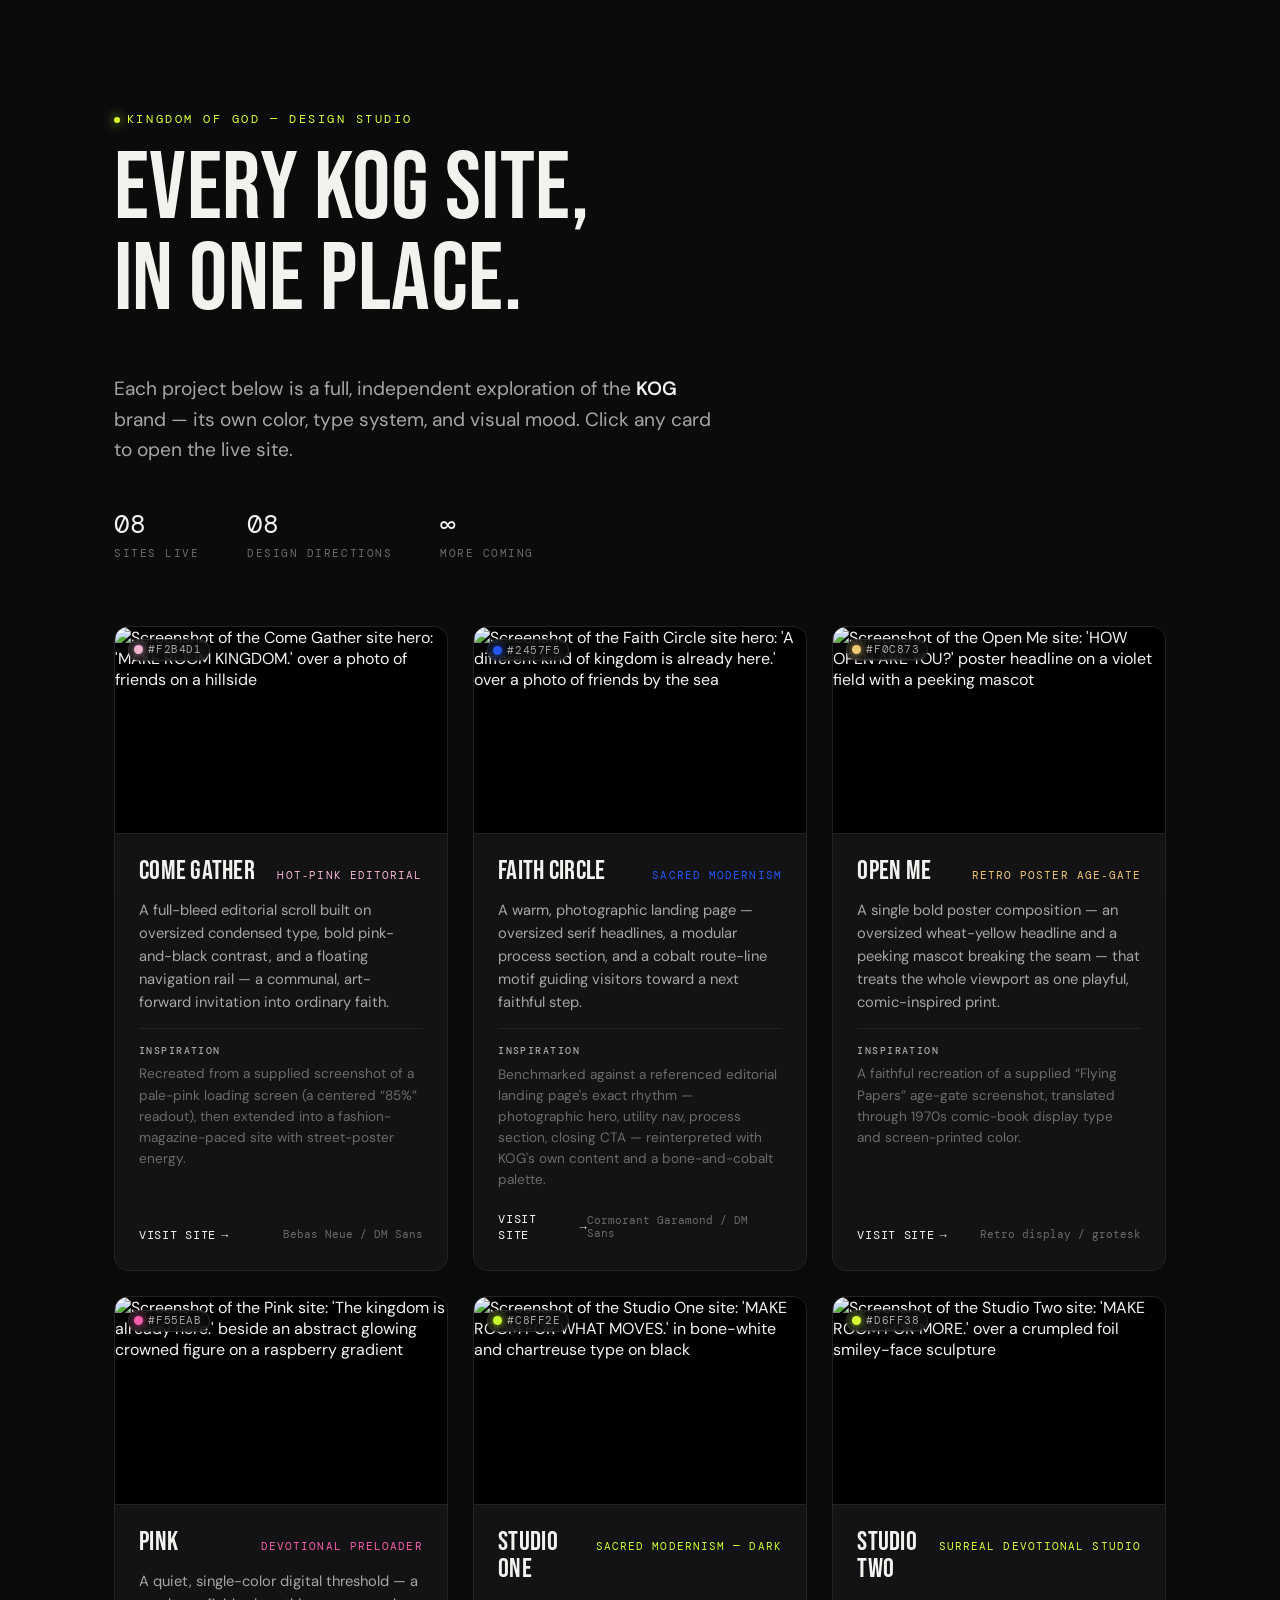
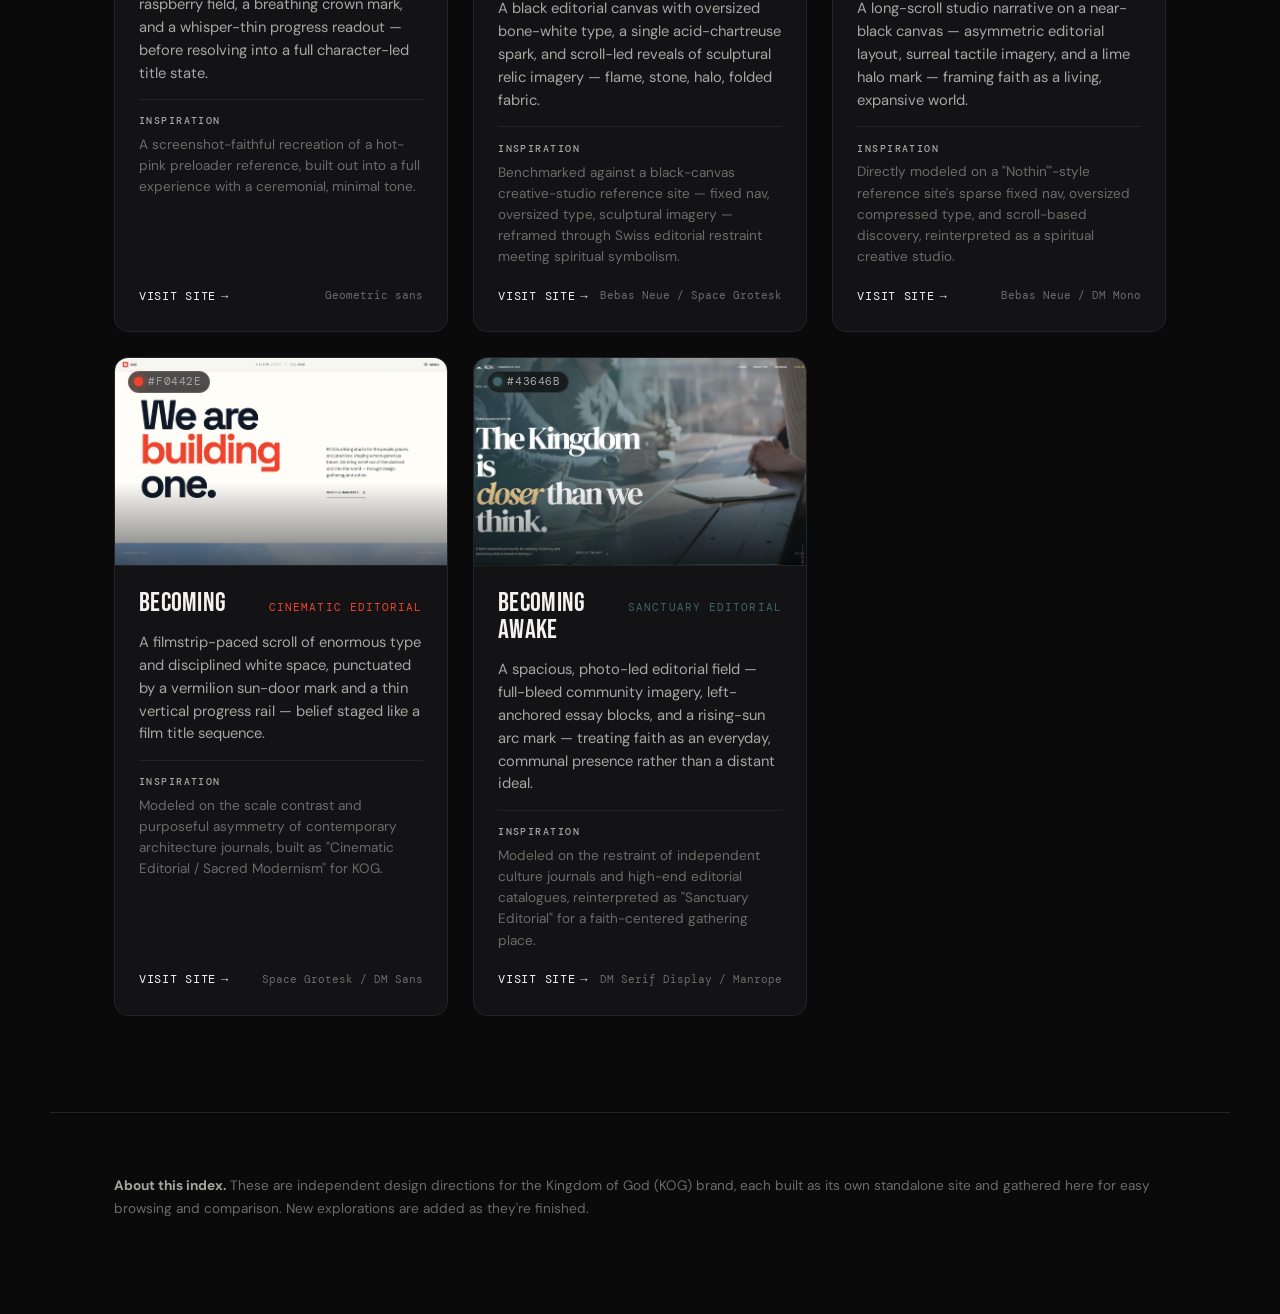
==== kog-hub/index.html @ b3520b9c "Hub: add Becoming and Becoming Awake (8 sites) Co-Authored-By: Claude Opus 5.5 <noreply@anthropic.co" ====
<!doctype html>
<html lang="en">
<head>
<meta charset="UTF-8" />
<meta name="viewport" content="width=device-width, initial-scale=1.0" />
<title>KOG — Site Index</title>
<meta name="description" content="An index of every Kingdom of God (KOG) site design — click through to explore each one." />
<link rel="icon" href="data:image/svg+xml,<svg xmlns=%22http://www.w3.org/2000/svg%22 viewBox=%220 0 100 100%22><text y=%22.9em%22 font-size=%2290%22>👑</text></svg>" />
<link rel="preconnect" href="https://fonts.googleapis.com" />
<link rel="preconnect" href="https://fonts.gstatic.com" crossorigin />
<link href="https://fonts.googleapis.com/css2?family=Bebas+Neue&family=DM+Sans:ital,opsz,wght@0,9..40,400;0,9..40,500;0,9..40,600;1,9..40,400&family=DM+Mono:wght@400;500&display=swap" rel="stylesheet" />
<style>
  :root{
    --bg:#0a0a0b;
    --bg-raised:#131315;
    --card-border:#232326;
    --ink:#f4f2ee;
    --ink-dim:#a8a6a2;
    --ink-faint:#6d6b68;
    --accent:#d6ff38;
    --serif-display: "Bebas Neue", "Arial Narrow", sans-serif;
    --sans: "DM Sans", -apple-system, BlinkMacSystemFont, "Segoe UI", sans-serif;
    --mono: "DM Mono", ui-monospace, monospace;
  }
  *{ box-sizing:border-box; }
  html,body{ margin:0; padding:0; background:var(--bg); }
  body{
    font-family:var(--sans);
    color:var(--ink);
    -webkit-font-smoothing:antialiased;
    overflow-x:hidden;
  }
  a{ color:inherit; }

  .noise{
    position:fixed; inset:0; pointer-events:none; opacity:0.035; z-index:0; mix-blend-mode:overlay;
    background-image:url("data:image/svg+xml,%3Csvg xmlns='http://www.w3.org/2000/svg' width='120' height='120'%3E%3Cfilter id='n'%3E%3CfeTurbulence type='fractalNoise' baseFrequency='0.9' numOctaves='2' stitchTiles='stitch'/%3E%3C/filter%3E%3Crect width='100%25' height='100%25' filter='url(%23n)'/%3E%3C/svg%3E");
  }

  header.hero{
    position:relative;
    z-index:1;
    padding: clamp(4rem,10vw,7rem) clamp(1.5rem,6vw,4rem) clamp(3rem,6vw,4rem);
    max-width:1180px;
    margin:0 auto;
  }
  .eyebrow{
    font-family:var(--mono);
    font-size:0.72rem;
    letter-spacing:0.22em;
    text-transform:uppercase;
    color:var(--accent);
    display:flex;
    align-items:center;
    gap:0.6em;
    margin-bottom:1.6em;
  }
  .eyebrow::before{
    content:"";
    width:6px; height:6px; border-radius:50%;
    background:var(--accent);
    box-shadow:0 0 12px var(--accent);
  }
  h1{
    font-family:var(--serif-display);
    font-weight:400;
    font-size:clamp(2.8rem, 8vw, 6rem);
    line-height:0.94;
    letter-spacing:0.005em;
    margin:0 0 0.5em;
    text-transform:uppercase;
    max-width:14ch;
  }
  header.hero .lede{
    font-size:clamp(1rem,1.6vw,1.2rem);
    line-height:1.6;
    color:var(--ink-dim);
    max-width:46ch;
    margin:0;
  }
  header.hero .lede strong{ color:var(--ink); font-weight:600; }

  .stat-row{
    display:flex;
    gap:clamp(1.5rem,4vw,3rem);
    margin-top:2.6em;
    flex-wrap:wrap;
  }
  .stat{
    font-family:var(--mono);
  }
  .stat .n{
    font-size:1.6rem;
    color:var(--ink);
    display:block;
  }
  .stat .l{
    font-size:0.68rem;
    letter-spacing:0.14em;
    text-transform:uppercase;
    color:var(--ink-faint);
  }

  main{
    position:relative;
    z-index:1;
    max-width:1180px;
    margin:0 auto;
    padding: 0 clamp(1.5rem,6vw,4rem) 6rem;
  }

  .grid{
    display:grid;
    grid-template-columns:repeat(auto-fit, minmax(320px,1fr));
    gap:1.6rem;
  }

  .card{
    position:relative;
    display:flex;
    flex-direction:column;
    background:var(--bg-raised);
    border:1px solid var(--card-border);
    border-radius:14px;
    overflow:hidden;
    text-decoration:none;
    color:inherit;
    transition:transform 220ms ease, border-color 220ms ease, box-shadow 220ms ease;
  }
  .card:hover{
    transform:translateY(-4px);
    border-color:var(--card-accent, var(--accent));
    box-shadow:0 20px 40px -20px rgba(0,0,0,0.6), 0 0 0 1px var(--card-accent, var(--accent)) inset;
  }
  .card:focus-visible{
    outline:2px solid var(--card-accent, var(--accent));
    outline-offset:3px;
  }

  .thumb-wrap{
    position:relative;
    aspect-ratio: 16 / 10;
    background:#000;
    overflow:hidden;
    border-bottom:1px solid var(--card-border);
  }
  .thumb-wrap img{
    width:100%; height:100%;
    object-fit:cover;
    object-position:top;
    display:block;
    transition:transform 420ms ease;
  }
  .card:hover .thumb-wrap img{ transform:scale(1.035); }
  .thumb-wrap::after{
    content:"";
    position:absolute; inset:0;
    background:linear-gradient(180deg, transparent 60%, rgba(0,0,0,0.55) 100%);
    pointer-events:none;
  }
  .swatch-tag{
    position:absolute;
    top:0.8rem; left:0.8rem;
    display:flex; align-items:center; gap:0.5em;
    background:rgba(10,10,11,0.72);
    backdrop-filter:blur(6px);
    border:1px solid rgba(255,255,255,0.12);
    padding:0.32em 0.7em 0.32em 0.5em;
    border-radius:100px;
    font-family:var(--mono);
    font-size:0.66rem;
    letter-spacing:0.06em;
    color:var(--ink-dim);
    z-index:2;
  }
  .swatch-dot{
    width:9px; height:9px; border-radius:50%;
    background:var(--card-accent, var(--accent));
    box-shadow:0 0 8px var(--card-accent, var(--accent));
    flex:none;
  }

  .card-body{
    padding:1.5rem 1.5rem 1.7rem;
    display:flex;
    flex-direction:column;
    gap:0.9rem;
    flex:1;
  }
  .card-title-row{
    display:flex;
    align-items:baseline;
    justify-content:space-between;
    gap:0.75rem;
  }
  .card h2{
    font-family:var(--serif-display);
    font-weight:400;
    text-transform:uppercase;
    font-size:1.7rem;
    letter-spacing:0.01em;
    margin:0;
    line-height:1;
  }
  .card .tagline{
    font-family:var(--mono);
    font-size:0.68rem;
    letter-spacing:0.1em;
    text-transform:uppercase;
    color:var(--card-accent, var(--accent));
    white-space:nowrap;
  }
  .card .desc{
    font-size:0.92rem;
    line-height:1.55;
    color:var(--ink-dim);
    margin:0;
  }
  .card .inspiration{
    font-size:0.85rem;
    line-height:1.55;
    color:var(--ink-faint);
    margin:0;
    padding-top:0.85rem;
    border-top:1px solid var(--card-border);
  }
  .card .inspiration b{
    display:block;
    font-family:var(--mono);
    font-size:0.64rem;
    letter-spacing:0.14em;
    text-transform:uppercase;
    color:var(--ink-dim);
    font-weight:500;
    margin-bottom:0.5em;
  }
  .card-footer{
    margin-top:auto;
    display:flex;
    align-items:center;
    justify-content:space-between;
    padding-top:0.4rem;
  }
  .visit{
    font-family:var(--mono);
    font-size:0.75rem;
    letter-spacing:0.06em;
    text-transform:uppercase;
    color:var(--ink);
    display:inline-flex;
    align-items:center;
    gap:0.4em;
  }
  .visit .arrow{ transition:transform 200ms ease; }
  .card:hover .visit .arrow{ transform:translateX(4px); }
  .fonts-used{
    font-family:var(--mono);
    font-size:0.66rem;
    color:var(--ink-faint);
  }

  footer{
    position:relative;
    z-index:1;
    max-width:1180px;
    margin:0 auto;
    padding: 3rem clamp(1.5rem,6vw,4rem) 5rem;
    border-top:1px solid var(--card-border);
    color:var(--ink-faint);
    font-size:0.85rem;
    line-height:1.7;
  }
  footer strong{ color:var(--ink-dim); }

  @media (prefers-reduced-motion: reduce){
    .card, .thumb-wrap img, .visit .arrow{ transition:none; }
  }
</style>
</head>
<body>
<div class="noise" aria-hidden="true"></div>

<header class="hero">
  <div class="eyebrow">Kingdom of God — Design Studio</div>
  <h1>Every KOG site,<br/>in one place.</h1>
  <p class="lede">
    Each project below is a full, independent exploration of the <strong>KOG</strong> brand —
    its own color, type system, and visual mood. Click any card to open the live site.
  </p>
  <div class="stat-row">
    <div class="stat"><span class="n">08</span><span class="l">Sites live</span></div>
    <div class="stat"><span class="n">08</span><span class="l">Design directions</span></div>
    <div class="stat"><span class="n">∞</span><span class="l">More coming</span></div>
  </div>
</header>

<main>
  <div class="grid" id="site-grid">

    <a class="card" style="--card-accent:#F2B4D1" href="sites/come-gather/" target="_blank" rel="noopener">
      <div class="thumb-wrap">
        <span class="swatch-tag"><span class="swatch-dot"></span>#F2B4D1</span>
        <img src="assets/screenshots/come-gather.jpg" alt="Screenshot of the Come Gather site hero: 'MAKE ROOM KINGDOM.' over a photo of friends on a hillside" loading="lazy" />
      </div>
      <div class="card-body">
        <div class="card-title-row"><h2>Come Gather</h2><span class="tagline">Hot&#8209;Pink Editorial</span></div>
        <p class="desc">A full-bleed editorial scroll built on oversized condensed type, bold pink-and-black contrast, and a floating navigation rail — a communal, art-forward invitation into ordinary faith.</p>
        <p class="inspiration"><b>Inspiration</b>Recreated from a supplied screenshot of a pale-pink loading screen (a centered “85%” readout), then extended into a fashion-magazine-paced site with street-poster energy.</p>
        <div class="card-footer">
          <span class="visit">Visit site <span class="arrow">→</span></span>
          <span class="fonts-used">Bebas Neue / DM Sans</span>
        </div>
      </div>
    </a>

    <a class="card" style="--card-accent:#2457F5" href="sites/faith-circle/" target="_blank" rel="noopener">
      <div class="thumb-wrap">
        <span class="swatch-tag"><span class="swatch-dot"></span>#2457F5</span>
        <img src="assets/screenshots/faith-circle.jpg" alt="Screenshot of the Faith Circle site hero: 'A different kind of kingdom is already here.' over a photo of friends by the sea" loading="lazy" />
      </div>
      <div class="card-body">
        <div class="card-title-row"><h2>Faith Circle</h2><span class="tagline">Sacred Modernism</span></div>
        <p class="desc">A warm, photographic landing page — oversized serif headlines, a modular process section, and a cobalt route-line motif guiding visitors toward a next faithful step.</p>
        <p class="inspiration"><b>Inspiration</b>Benchmarked against a referenced editorial landing page's exact rhythm — photographic hero, utility nav, process section, closing CTA — reinterpreted with KOG's own content and a bone-and-cobalt palette.</p>
        <div class="card-footer">
          <span class="visit">Visit site <span class="arrow">→</span></span>
          <span class="fonts-used">Cormorant Garamond / DM Sans</span>
        </div>
      </div>
    </a>

    <a class="card" style="--card-accent:#F0C873" href="sites/open-me/" target="_blank" rel="noopener">
      <div class="thumb-wrap">
        <span class="swatch-tag"><span class="swatch-dot"></span>#F0C873</span>
        <img src="assets/screenshots/open-me.jpg" alt="Screenshot of the Open Me site: 'HOW OPEN ARE YOU?' poster headline on a violet field with a peeking mascot" loading="lazy" />
      </div>
      <div class="card-body">
        <div class="card-title-row"><h2>Open Me</h2><span class="tagline">Retro Poster Age&#8209;Gate</span></div>
        <p class="desc">A single bold poster composition — an oversized wheat-yellow headline and a peeking mascot breaking the seam — that treats the whole viewport as one playful, comic-inspired print.</p>
        <p class="inspiration"><b>Inspiration</b>A faithful recreation of a supplied “Flying Papers” age-gate screenshot, translated through 1970s comic-book display type and screen-printed color.</p>
        <div class="card-footer">
          <span class="visit">Visit site <span class="arrow">→</span></span>
          <span class="fonts-used">Retro display / grotesk</span>
        </div>
      </div>
    </a>

    <a class="card" style="--card-accent:#F55EAB" href="sites/pink/" target="_blank" rel="noopener">
      <div class="thumb-wrap">
        <span class="swatch-tag"><span class="swatch-dot"></span>#F55EAB</span>
        <img src="assets/screenshots/pink.jpg" alt="Screenshot of the Pink site: 'The kingdom is already here.' beside an abstract glowing crowned figure on a raspberry gradient" loading="lazy" />
      </div>
      <div class="card-body">
        <div class="card-title-row"><h2>Pink</h2><span class="tagline">Devotional Preloader</span></div>
        <p class="desc">A quiet, single-color digital threshold — a raspberry field, a breathing crown mark, and a whisper-thin progress readout — before resolving into a full character-led title state.</p>
        <p class="inspiration"><b>Inspiration</b>A screenshot-faithful recreation of a hot-pink preloader reference, built out into a full experience with a ceremonial, minimal tone.</p>
        <div class="card-footer">
          <span class="visit">Visit site <span class="arrow">→</span></span>
          <span class="fonts-used">Geometric sans</span>
        </div>
      </div>
    </a>

    <a class="card" style="--card-accent:#C8FF2E" href="sites/studio-1/" target="_blank" rel="noopener">
      <div class="thumb-wrap">
        <span class="swatch-tag"><span class="swatch-dot"></span>#C8FF2E</span>
        <img src="assets/screenshots/studio-1.jpg" alt="Screenshot of the Studio One site: 'MAKE ROOM FOR WHAT MOVES.' in bone-white and chartreuse type on black" loading="lazy" />
      </div>
      <div class="card-body">
        <div class="card-title-row"><h2>Studio One</h2><span class="tagline">Sacred Modernism — Dark</span></div>
        <p class="desc">A black editorial canvas with oversized bone-white type, a single acid-chartreuse spark, and scroll-led reveals of sculptural relic imagery — flame, stone, halo, folded fabric.</p>
        <p class="inspiration"><b>Inspiration</b>Benchmarked against a black-canvas creative-studio reference site — fixed nav, oversized type, sculptural imagery — reframed through Swiss editorial restraint meeting spiritual symbolism.</p>
        <div class="card-footer">
          <span class="visit">Visit site <span class="arrow">→</span></span>
          <span class="fonts-used">Bebas Neue / Space Grotesk</span>
        </div>
      </div>
    </a>

    <a class="card" style="--card-accent:#d6ff38" href="sites/studio-2/" target="_blank" rel="noopener">
      <div class="thumb-wrap">
        <span class="swatch-tag"><span class="swatch-dot"></span>#D6FF38</span>
        <img src="assets/screenshots/studio-2.jpg" alt="Screenshot of the Studio Two site: 'MAKE ROOM FOR MORE.' over a crumpled foil smiley-face sculpture" loading="lazy" />
      </div>
      <div class="card-body">
        <div class="card-title-row"><h2>Studio Two</h2><span class="tagline">Surreal Devotional Studio</span></div>
        <p class="desc">A long-scroll studio narrative on a near-black canvas — asymmetric editorial layout, surreal tactile imagery, and a lime halo mark — framing faith as a living, expansive world.</p>
        <p class="inspiration"><b>Inspiration</b>Directly modeled on a "Nothin'"-style reference site's sparse fixed nav, oversized compressed type, and scroll-based discovery, reinterpreted as a spiritual creative studio.</p>
        <div class="card-footer">
          <span class="visit">Visit site <span class="arrow">→</span></span>
          <span class="fonts-used">Bebas Neue / DM Mono</span>
        </div>
      </div>
    </a>

    <a class="card" style="--card-accent:#F0442E" href="sites/becoming/" target="_blank" rel="noopener">
      <div class="thumb-wrap">
        <span class="swatch-tag"><span class="swatch-dot"></span>#F0442E</span>
        <img src="assets/screenshots/becoming.jpg" alt="Screenshot of the Becoming site: 'We are building one.' in black and vermilion type on a chalk-white field" loading="lazy" />
      </div>
      <div class="card-body">
        <div class="card-title-row"><h2>Becoming</h2><span class="tagline">Cinematic Editorial</span></div>
        <p class="desc">A filmstrip-paced scroll of enormous type and disciplined white space, punctuated by a vermilion sun-door mark and a thin vertical progress rail — belief staged like a film title sequence.</p>
        <p class="inspiration"><b>Inspiration</b>Modeled on the scale contrast and purposeful asymmetry of contemporary architecture journals, built as "Cinematic Editorial / Sacred Modernism" for KOG.</p>
        <div class="card-footer">
          <span class="visit">Visit site <span class="arrow">→</span></span>
          <span class="fonts-used">Space Grotesk / DM Sans</span>
        </div>
      </div>
    </a>

    <a class="card" style="--card-accent:#43646B" href="sites/becoming-awake/" target="_blank" rel="noopener">
      <div class="thumb-wrap">
        <span class="swatch-tag"><span class="swatch-dot"></span>#43646B</span>
        <img src="assets/screenshots/becoming-awake.jpg" alt="Screenshot of the Becoming Awake site: 'The Kingdom is closer than we think.' over a photo of hands writing at a table" loading="lazy" />
      </div>
      <div class="card-body">
        <div class="card-title-row"><h2>Becoming Awake</h2><span class="tagline">Sanctuary Editorial</span></div>
        <p class="desc">A spacious, photo-led editorial field — full-bleed community imagery, left-anchored essay blocks, and a rising-sun arc mark — treating faith as an everyday, communal presence rather than a distant ideal.</p>
        <p class="inspiration"><b>Inspiration</b>Modeled on the restraint of independent culture journals and high-end editorial catalogues, reinterpreted as "Sanctuary Editorial" for a faith-centered gathering place.</p>
        <div class="card-footer">
          <span class="visit">Visit site <span class="arrow">→</span></span>
          <span class="fonts-used">DM Serif Display / Manrope</span>
        </div>
      </div>
    </a>

  </div>
</main>

<footer>
  <p><strong>About this index.</strong> These are independent design directions for the Kingdom of God (KOG) brand, each built as its own standalone site and gathered here for easy browsing and comparison. New explorations are added as they're finished.</p>
</footer>

</body>
</html>
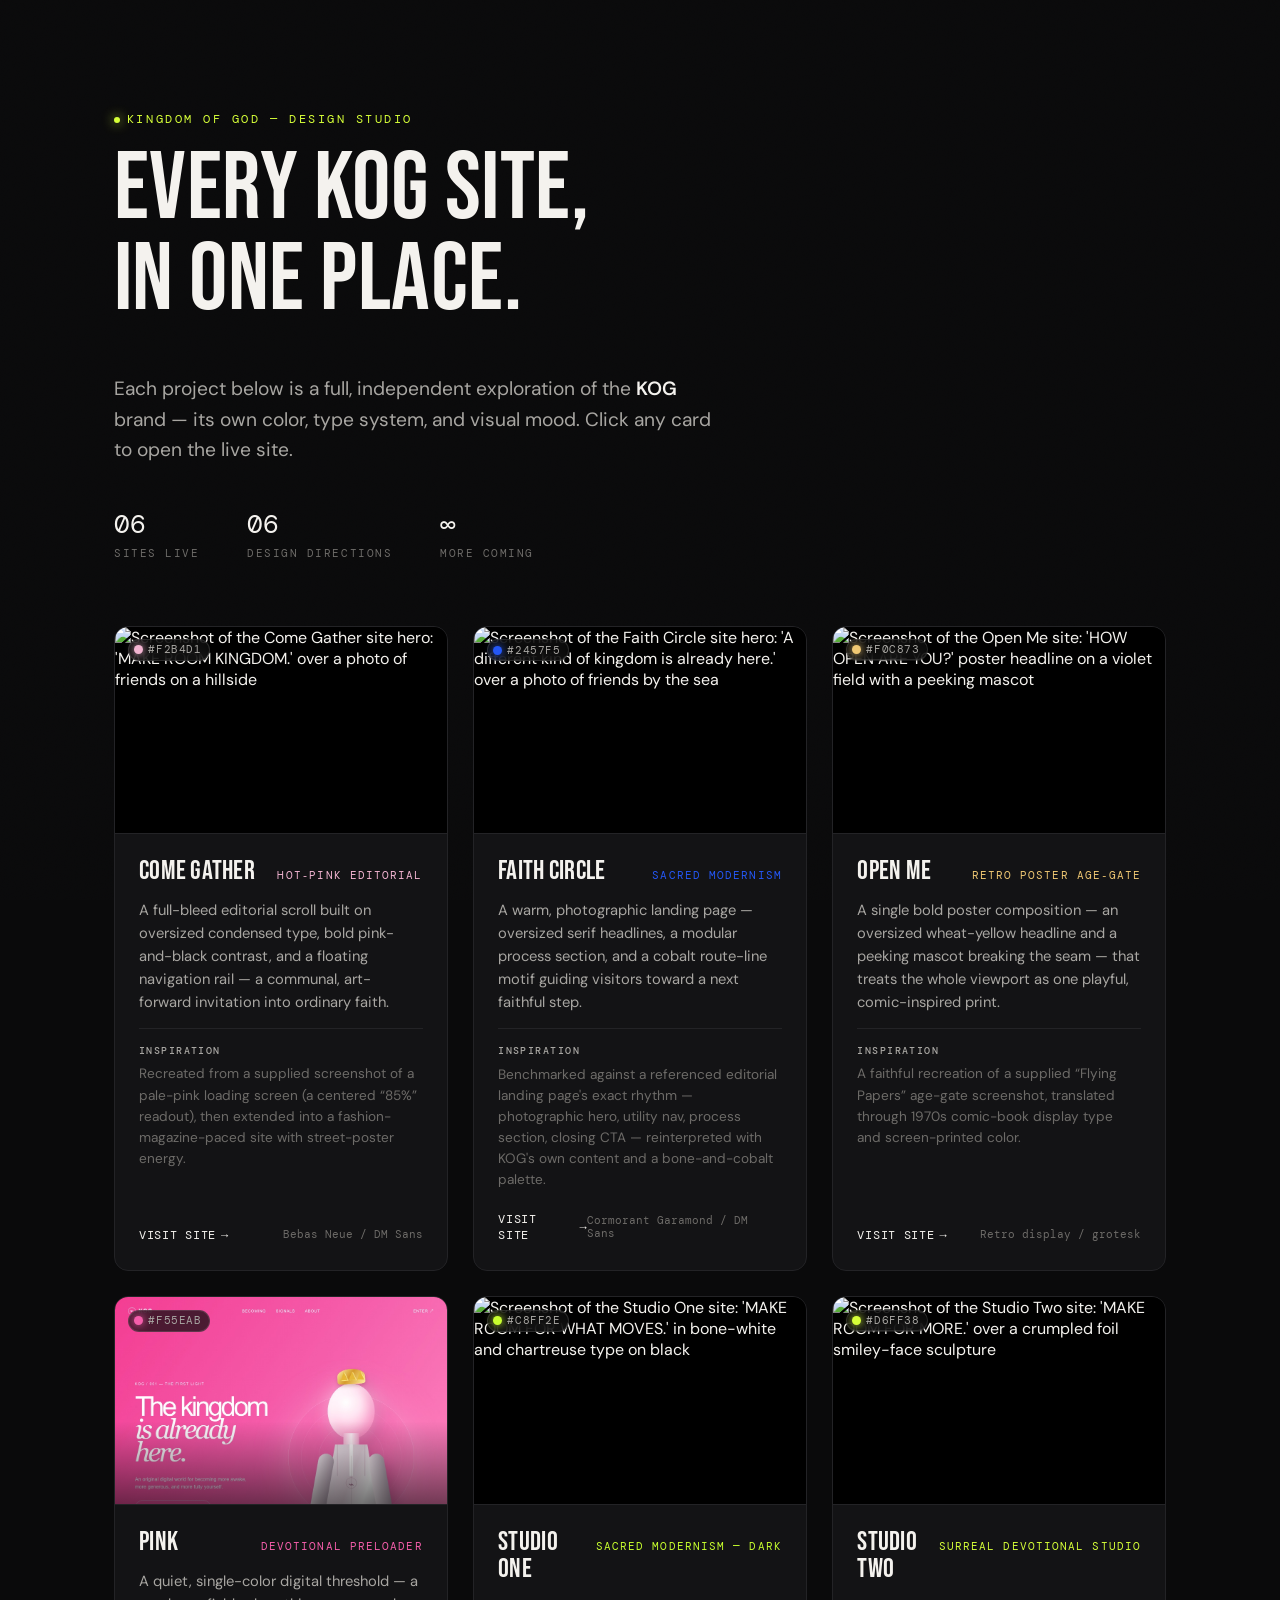
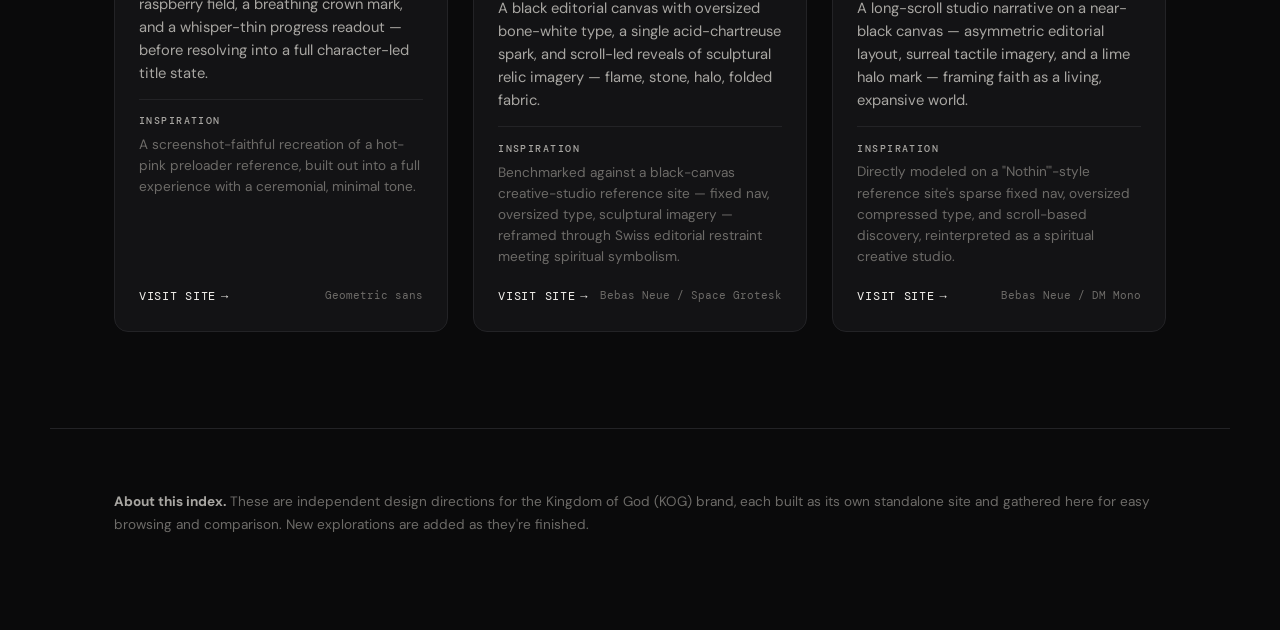
==== commit 6548effd: "Pink: swap the illustrated face for an abstract glowing crowned figure Updates the Pink source, rebu" ====
--- a/kog-hub/index.html
+++ b/kog-hub/index.html
@@ -288,8 +288,8 @@
     its own color, type system, and visual mood. Click any card to open the live site.
   </p>
   <div class="stat-row">
-    <div class="stat"><span class="n">08</span><span class="l">Sites live</span></div>
-    <div class="stat"><span class="n">08</span><span class="l">Design directions</span></div>
+    <div class="stat"><span class="n">06</span><span class="l">Sites live</span></div>
+    <div class="stat"><span class="n">06</span><span class="l">Design directions</span></div>
     <div class="stat"><span class="n">∞</span><span class="l">More coming</span></div>
   </div>
 </header>
@@ -393,38 +393,6 @@
       </div>
     </a>
 
-    <a class="card" style="--card-accent:#F0442E" href="sites/becoming/" target="_blank" rel="noopener">
-      <div class="thumb-wrap">
-        <span class="swatch-tag"><span class="swatch-dot"></span>#F0442E</span>
-        <img src="assets/screenshots/becoming.jpg" alt="Screenshot of the Becoming site: 'We are building one.' in black and vermilion type on a chalk-white field" loading="lazy" />
-      </div>
-      <div class="card-body">
-        <div class="card-title-row"><h2>Becoming</h2><span class="tagline">Cinematic Editorial</span></div>
-        <p class="desc">A filmstrip-paced scroll of enormous type and disciplined white space, punctuated by a vermilion sun-door mark and a thin vertical progress rail — belief staged like a film title sequence.</p>
-        <p class="inspiration"><b>Inspiration</b>Modeled on the scale contrast and purposeful asymmetry of contemporary architecture journals, built as "Cinematic Editorial / Sacred Modernism" for KOG.</p>
-        <div class="card-footer">
-          <span class="visit">Visit site <span class="arrow">→</span></span>
-          <span class="fonts-used">Space Grotesk / DM Sans</span>
-        </div>
-      </div>
-    </a>
-
-    <a class="card" style="--card-accent:#43646B" href="sites/becoming-awake/" target="_blank" rel="noopener">
-      <div class="thumb-wrap">
-        <span class="swatch-tag"><span class="swatch-dot"></span>#43646B</span>
-        <img src="assets/screenshots/becoming-awake.jpg" alt="Screenshot of the Becoming Awake site: 'The Kingdom is closer than we think.' over a photo of hands writing at a table" loading="lazy" />
-      </div>
-      <div class="card-body">
-        <div class="card-title-row"><h2>Becoming Awake</h2><span class="tagline">Sanctuary Editorial</span></div>
-        <p class="desc">A spacious, photo-led editorial field — full-bleed community imagery, left-anchored essay blocks, and a rising-sun arc mark — treating faith as an everyday, communal presence rather than a distant ideal.</p>
-        <p class="inspiration"><b>Inspiration</b>Modeled on the restraint of independent culture journals and high-end editorial catalogues, reinterpreted as "Sanctuary Editorial" for a faith-centered gathering place.</p>
-        <div class="card-footer">
-          <span class="visit">Visit site <span class="arrow">→</span></span>
-          <span class="fonts-used">DM Serif Display / Manrope</span>
-        </div>
-      </div>
-    </a>
-
   </div>
 </main>
 
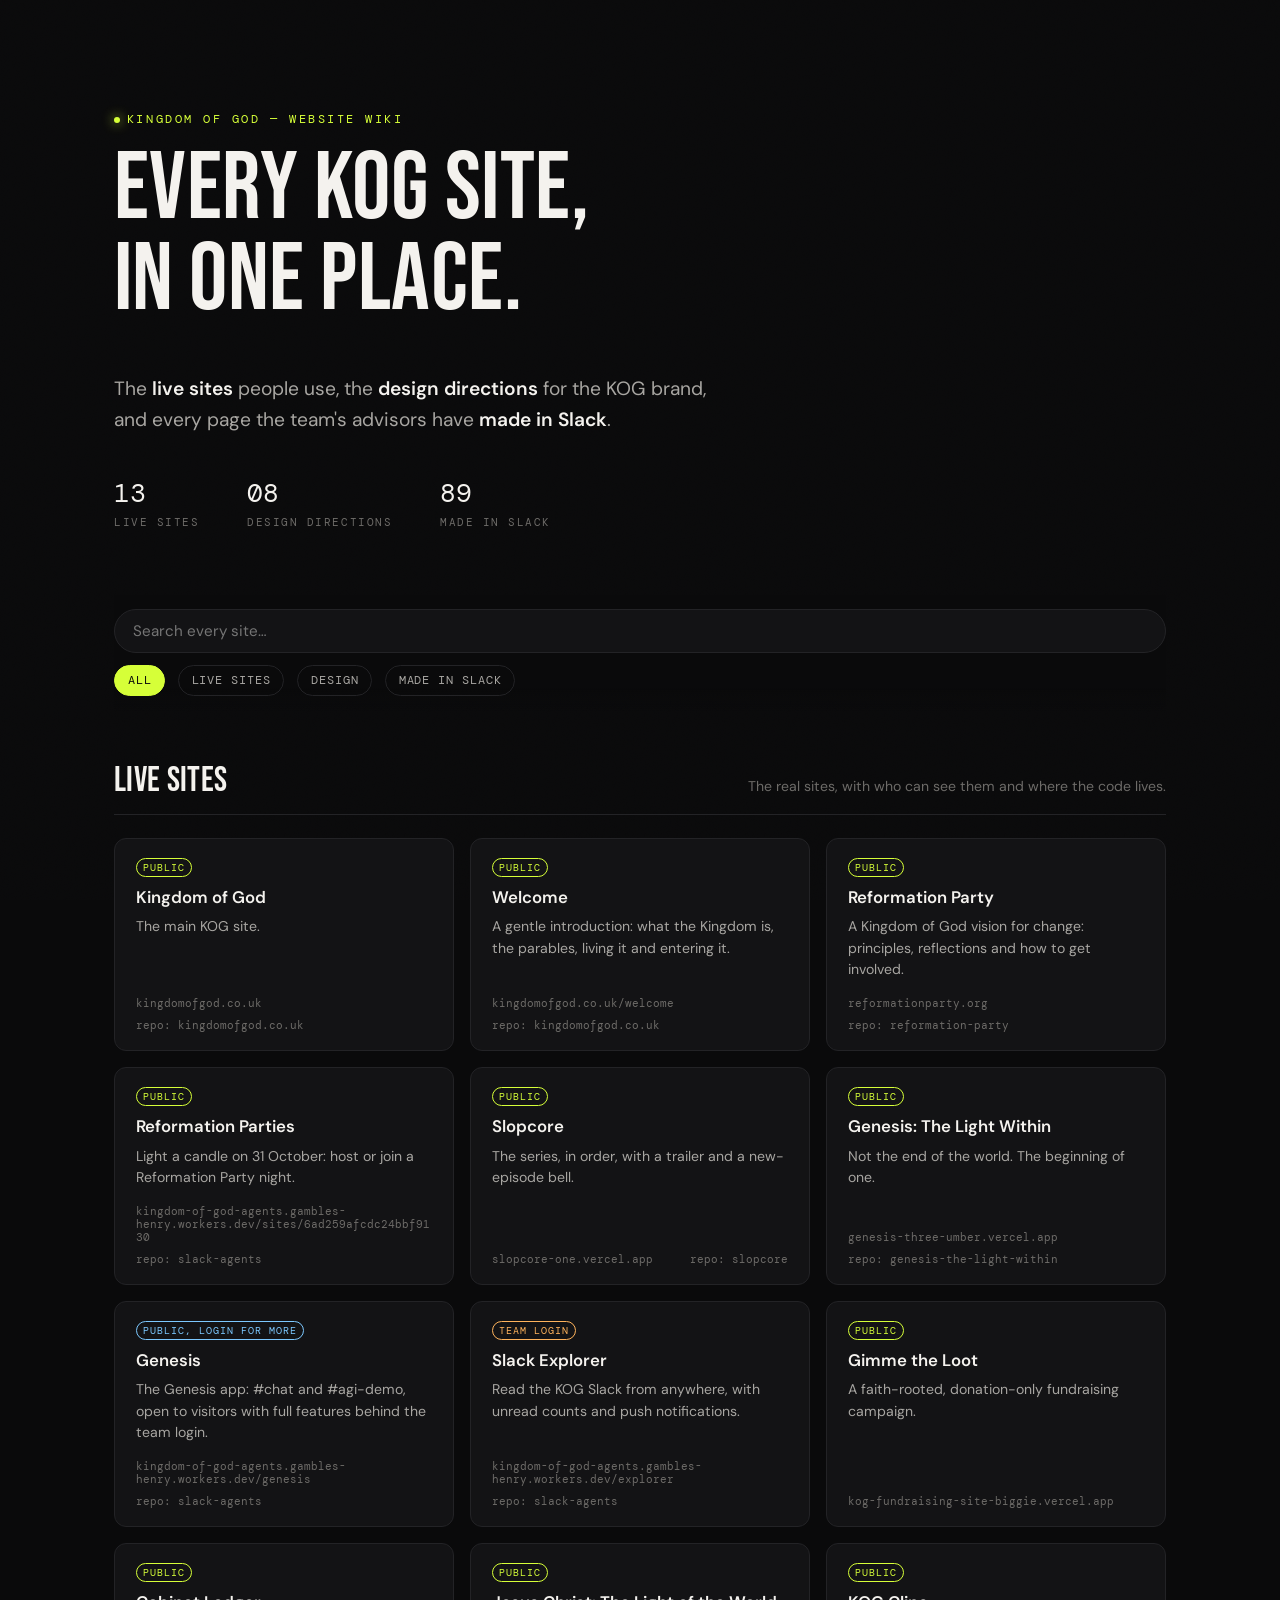
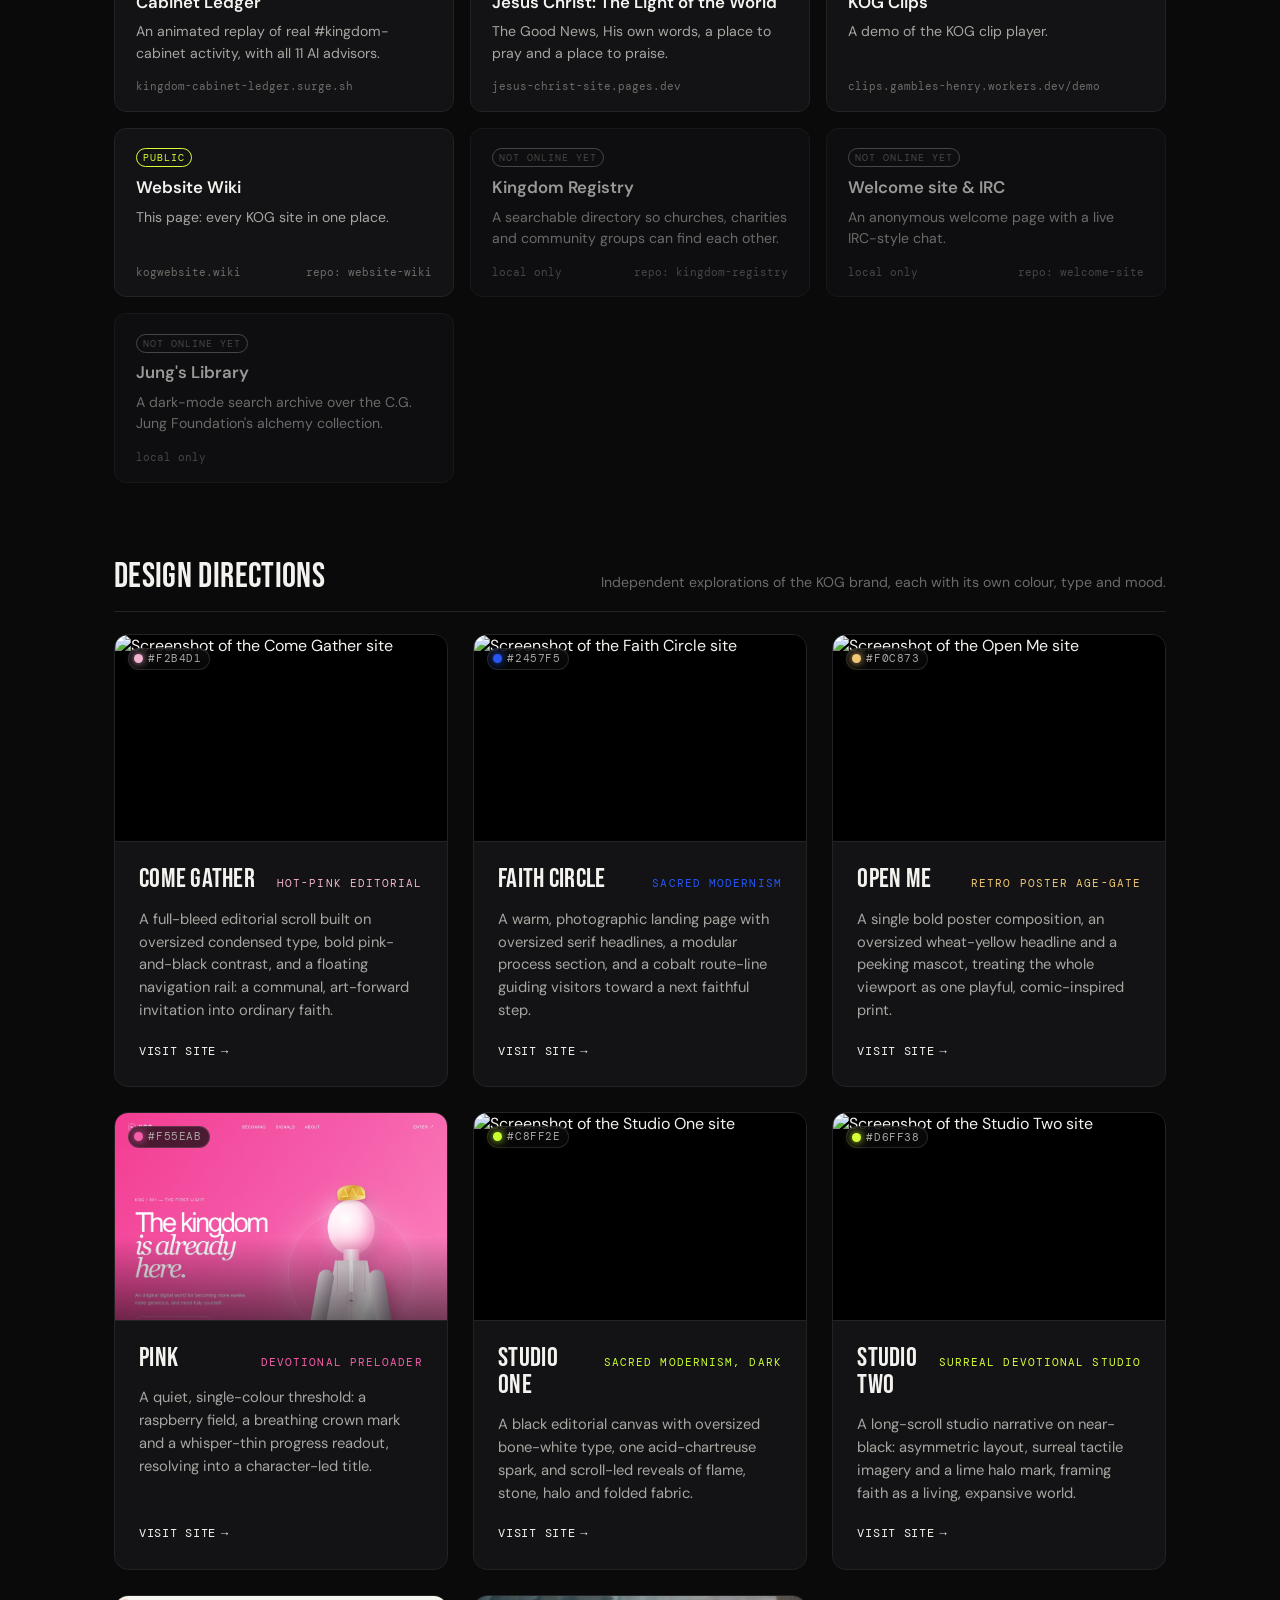
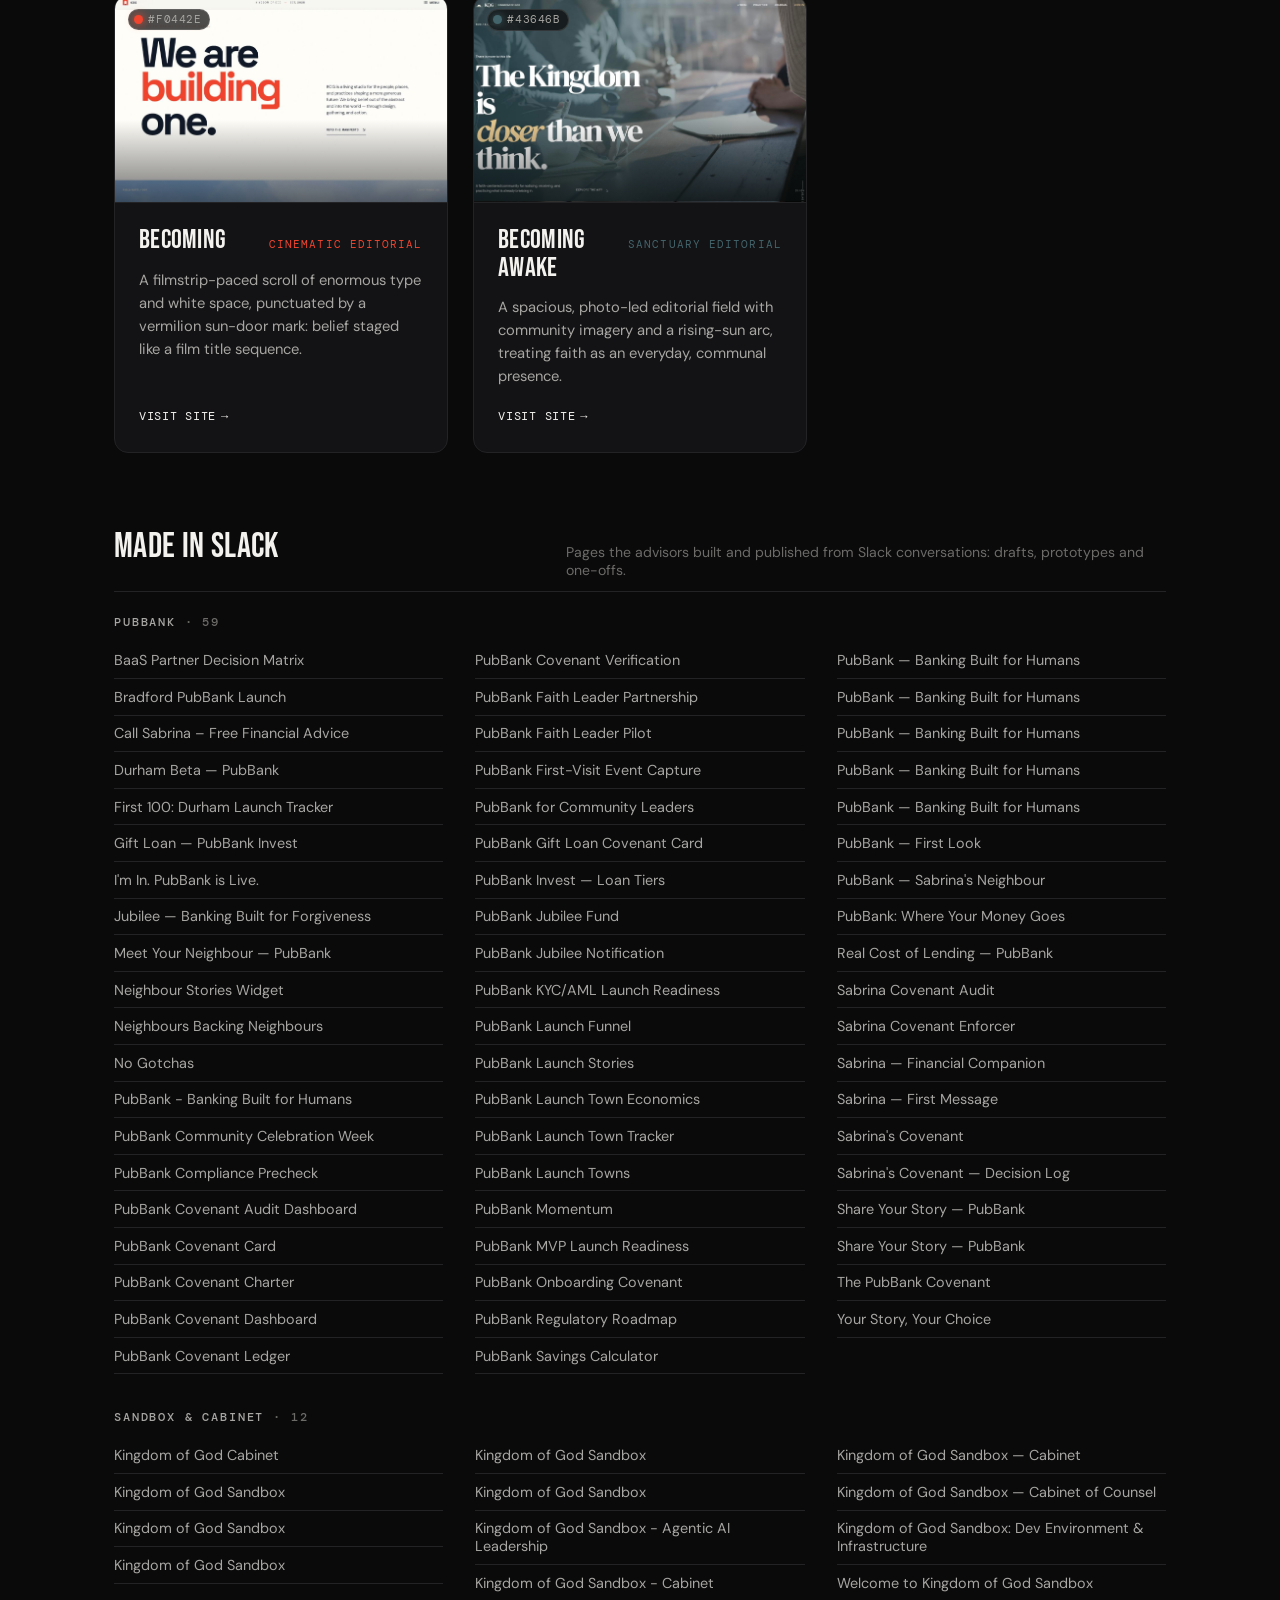
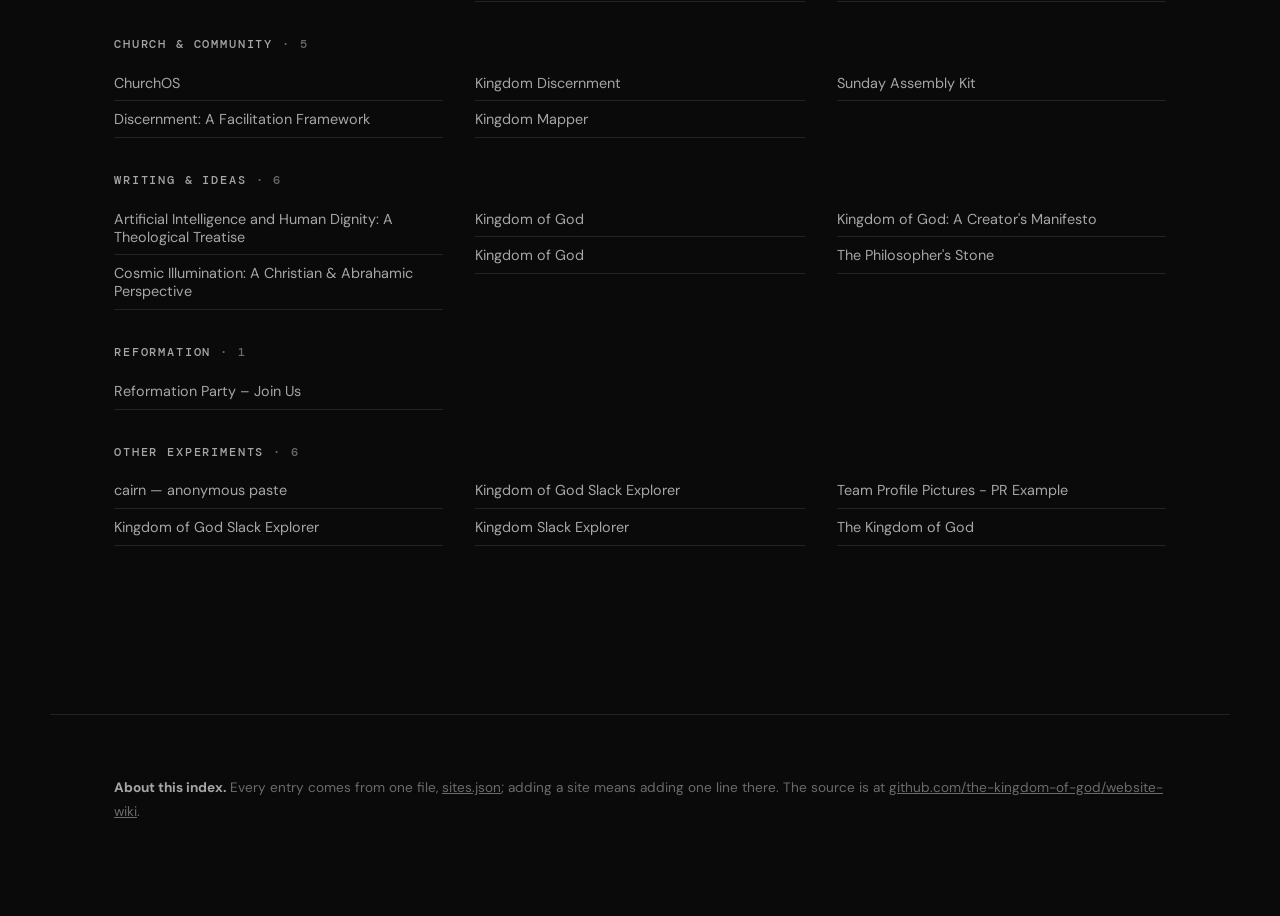
==== commit 53acff4a: "Hub: list every KOG site from sites.json Live sites (with access and repo), the 8 design directions," ====
--- a/kog-hub/index.html
+++ b/kog-hub/index.html
@@ -4,7 +4,7 @@
 <meta charset="UTF-8" />
 <meta name="viewport" content="width=device-width, initial-scale=1.0" />
 <title>KOG — Site Index</title>
-<meta name="description" content="An index of every Kingdom of God (KOG) site design — click through to explore each one." />
+<meta name="description" content="Every Kingdom of God (KOG) site in one place: live sites, design directions and pages made by the team." />
 <link rel="icon" href="data:image/svg+xml,<svg xmlns=%22http://www.w3.org/2000/svg%22 viewBox=%220 0 100 100%22><text y=%22.9em%22 font-size=%2290%22>👑</text></svg>" />
 <link rel="preconnect" href="https://fonts.googleapis.com" />
 <link rel="preconnect" href="https://fonts.gstatic.com" crossorigin />
@@ -272,8 +272,42 @@
   }
   footer strong{ color:var(--ink-dim); }
 
+  section.block{ margin:0 0 4.5rem; }
+  .block-head{ display:flex; align-items:baseline; justify-content:space-between; gap:1rem; flex-wrap:wrap; margin:0 0 1.4rem; padding-bottom:0.8rem; border-bottom:1px solid var(--card-border); }
+  .block-head h3{ font-family:var(--serif-display); font-weight:400; font-size:2.2rem; letter-spacing:0.01em; margin:0; text-transform:uppercase; }
+  .block-head p{ margin:0; color:var(--ink-faint); font-size:0.88rem; max-width:60ch; }
+
+  .tools{ display:flex; gap:0.8rem; flex-wrap:wrap; margin:0 0 3rem; position:sticky; top:0; z-index:5; padding:0.9rem 0; background:linear-gradient(var(--bg) 80%, transparent); }
+  .tools input{ flex:1 1 100%; min-width:0; background:var(--bg-raised); border:1px solid var(--card-border); border-radius:100px; color:var(--ink); font:inherit; font-size:0.95rem; padding:0.7em 1.2em; }
+  .tools input:focus{ outline:none; border-color:var(--accent); }
+  .chip{ font-family:var(--mono); font-size:0.72rem; letter-spacing:0.08em; text-transform:uppercase; background:none; color:var(--ink-dim); border:1px solid var(--card-border); border-radius:100px; padding:0.6em 1.1em; cursor:pointer; }
+  .chip[aria-pressed="true"]{ color:var(--bg); background:var(--accent); border-color:var(--accent); }
+
+  .live{ display:grid; grid-template-columns:repeat(auto-fill, minmax(min(280px,100%),1fr)); gap:1rem; }
+  .tile{ display:flex; flex-direction:column; gap:0.55rem; background:var(--bg-raised); border:1px solid var(--card-border); border-radius:12px; padding:1.2rem 1.3rem 1.1rem; text-decoration:none; transition:border-color 200ms ease, transform 200ms ease; }
+  a.tile:hover{ border-color:var(--accent); transform:translateY(-2px); }
+  .tile.offline{ opacity:0.62; }
+  .tile h4{ margin:0; font-size:1.05rem; font-weight:600; }
+  .tile p{ margin:0; color:var(--ink-dim); font-size:0.88rem; line-height:1.5; }
+  .tile .meta{ overflow-wrap:anywhere; margin-top:auto; padding-top:0.5rem; display:flex; justify-content:space-between; gap:0.6rem; flex-wrap:wrap; font-family:var(--mono); font-size:0.66rem; color:var(--ink-faint); }
+  .badge{ font-family:var(--mono); font-size:0.62rem; letter-spacing:0.1em; text-transform:uppercase; padding:0.2em 0.6em; border-radius:100px; border:1px solid currentColor; align-self:flex-start; }
+  .badge.public{ color:var(--accent); }
+  .badge.partly{ color:#7cc8ff; }
+  .badge.login{ color:#ffb35c; }
+  .badge.offline{ color:var(--ink-faint); }
+
+  .group{ margin:0 0 2.2rem; }
+  .group h5{ font-family:var(--mono); font-weight:500; font-size:0.72rem; letter-spacing:0.16em; text-transform:uppercase; color:var(--ink-dim); margin:0 0 0.8rem; }
+  .group h5 span{ color:var(--ink-faint); }
+  .list{ list-style:none; margin:0; padding:0; columns:3 260px; column-gap:2rem; }
+  .list li{ break-inside:avoid; border-bottom:1px solid var(--card-border); }
+  .list a{ display:block; padding:0.55rem 0; text-decoration:none; color:var(--ink-dim); font-size:0.9rem; }
+  .list a:hover{ color:var(--accent); }
+  .empty{ color:var(--ink-faint); font-family:var(--mono); font-size:0.8rem; }
+  [hidden]{ display:none !important; }
+
   @media (prefers-reduced-motion: reduce){
-    .card, .thumb-wrap img, .visit .arrow{ transition:none; }
+    .card, .thumb-wrap img, .visit .arrow, .tile{ transition:none; }
   }
 </style>
 </head>
@@ -281,124 +315,179 @@
 <div class="noise" aria-hidden="true"></div>
 
 <header class="hero">
-  <div class="eyebrow">Kingdom of God — Design Studio</div>
+  <div class="eyebrow">Kingdom of God — Website Wiki</div>
   <h1>Every KOG site,<br/>in one place.</h1>
   <p class="lede">
-    Each project below is a full, independent exploration of the <strong>KOG</strong> brand —
-    its own color, type system, and visual mood. Click any card to open the live site.
+    The <strong>live sites</strong> people use, the <strong>design directions</strong> for the KOG brand,
+    and every page the team's advisors have <strong>made in Slack</strong>.
   </p>
-  <div class="stat-row">
-    <div class="stat"><span class="n">06</span><span class="l">Sites live</span></div>
-    <div class="stat"><span class="n">06</span><span class="l">Design directions</span></div>
-    <div class="stat"><span class="n">∞</span><span class="l">More coming</span></div>
+  <div class="stat-row" id="stats"></div>
+</header>
+
+<main>
+  <div class="tools" role="search">
+    <input id="q" type="search" placeholder="Search every site…" aria-label="Search every site" />
+    <button class="chip" data-show="all" aria-pressed="true">All</button>
+    <button class="chip" data-show="live" aria-pressed="false">Live sites</button>
+    <button class="chip" data-show="design" aria-pressed="false">Design</button>
+    <button class="chip" data-show="made" aria-pressed="false">Made in Slack</button>
   </div>
-</header>
-
-<main>
-  <div class="grid" id="site-grid">
-
-    <a class="card" style="--card-accent:#F2B4D1" href="sites/come-gather/" target="_blank" rel="noopener">
-      <div class="thumb-wrap">
-        <span class="swatch-tag"><span class="swatch-dot"></span>#F2B4D1</span>
-        <img src="assets/screenshots/come-gather.jpg" alt="Screenshot of the Come Gather site hero: 'MAKE ROOM KINGDOM.' over a photo of friends on a hillside" loading="lazy" />
-      </div>
-      <div class="card-body">
-        <div class="card-title-row"><h2>Come Gather</h2><span class="tagline">Hot&#8209;Pink Editorial</span></div>
-        <p class="desc">A full-bleed editorial scroll built on oversized condensed type, bold pink-and-black contrast, and a floating navigation rail — a communal, art-forward invitation into ordinary faith.</p>
-        <p class="inspiration"><b>Inspiration</b>Recreated from a supplied screenshot of a pale-pink loading screen (a centered “85%” readout), then extended into a fashion-magazine-paced site with street-poster energy.</p>
-        <div class="card-footer">
-          <span class="visit">Visit site <span class="arrow">→</span></span>
-          <span class="fonts-used">Bebas Neue / DM Sans</span>
-        </div>
-      </div>
-    </a>
-
-    <a class="card" style="--card-accent:#2457F5" href="sites/faith-circle/" target="_blank" rel="noopener">
-      <div class="thumb-wrap">
-        <span class="swatch-tag"><span class="swatch-dot"></span>#2457F5</span>
-        <img src="assets/screenshots/faith-circle.jpg" alt="Screenshot of the Faith Circle site hero: 'A different kind of kingdom is already here.' over a photo of friends by the sea" loading="lazy" />
-      </div>
-      <div class="card-body">
-        <div class="card-title-row"><h2>Faith Circle</h2><span class="tagline">Sacred Modernism</span></div>
-        <p class="desc">A warm, photographic landing page — oversized serif headlines, a modular process section, and a cobalt route-line motif guiding visitors toward a next faithful step.</p>
-        <p class="inspiration"><b>Inspiration</b>Benchmarked against a referenced editorial landing page's exact rhythm — photographic hero, utility nav, process section, closing CTA — reinterpreted with KOG's own content and a bone-and-cobalt palette.</p>
-        <div class="card-footer">
-          <span class="visit">Visit site <span class="arrow">→</span></span>
-          <span class="fonts-used">Cormorant Garamond / DM Sans</span>
-        </div>
-      </div>
-    </a>
-
-    <a class="card" style="--card-accent:#F0C873" href="sites/open-me/" target="_blank" rel="noopener">
-      <div class="thumb-wrap">
-        <span class="swatch-tag"><span class="swatch-dot"></span>#F0C873</span>
-        <img src="assets/screenshots/open-me.jpg" alt="Screenshot of the Open Me site: 'HOW OPEN ARE YOU?' poster headline on a violet field with a peeking mascot" loading="lazy" />
-      </div>
-      <div class="card-body">
-        <div class="card-title-row"><h2>Open Me</h2><span class="tagline">Retro Poster Age&#8209;Gate</span></div>
-        <p class="desc">A single bold poster composition — an oversized wheat-yellow headline and a peeking mascot breaking the seam — that treats the whole viewport as one playful, comic-inspired print.</p>
-        <p class="inspiration"><b>Inspiration</b>A faithful recreation of a supplied “Flying Papers” age-gate screenshot, translated through 1970s comic-book display type and screen-printed color.</p>
-        <div class="card-footer">
-          <span class="visit">Visit site <span class="arrow">→</span></span>
-          <span class="fonts-used">Retro display / grotesk</span>
-        </div>
-      </div>
-    </a>
-
-    <a class="card" style="--card-accent:#F55EAB" href="sites/pink/" target="_blank" rel="noopener">
-      <div class="thumb-wrap">
-        <span class="swatch-tag"><span class="swatch-dot"></span>#F55EAB</span>
-        <img src="assets/screenshots/pink.jpg" alt="Screenshot of the Pink site: 'The kingdom is already here.' beside an abstract glowing crowned figure on a raspberry gradient" loading="lazy" />
-      </div>
-      <div class="card-body">
-        <div class="card-title-row"><h2>Pink</h2><span class="tagline">Devotional Preloader</span></div>
-        <p class="desc">A quiet, single-color digital threshold — a raspberry field, a breathing crown mark, and a whisper-thin progress readout — before resolving into a full character-led title state.</p>
-        <p class="inspiration"><b>Inspiration</b>A screenshot-faithful recreation of a hot-pink preloader reference, built out into a full experience with a ceremonial, minimal tone.</p>
-        <div class="card-footer">
-          <span class="visit">Visit site <span class="arrow">→</span></span>
-          <span class="fonts-used">Geometric sans</span>
-        </div>
-      </div>
-    </a>
-
-    <a class="card" style="--card-accent:#C8FF2E" href="sites/studio-1/" target="_blank" rel="noopener">
-      <div class="thumb-wrap">
-        <span class="swatch-tag"><span class="swatch-dot"></span>#C8FF2E</span>
-        <img src="assets/screenshots/studio-1.jpg" alt="Screenshot of the Studio One site: 'MAKE ROOM FOR WHAT MOVES.' in bone-white and chartreuse type on black" loading="lazy" />
-      </div>
-      <div class="card-body">
-        <div class="card-title-row"><h2>Studio One</h2><span class="tagline">Sacred Modernism — Dark</span></div>
-        <p class="desc">A black editorial canvas with oversized bone-white type, a single acid-chartreuse spark, and scroll-led reveals of sculptural relic imagery — flame, stone, halo, folded fabric.</p>
-        <p class="inspiration"><b>Inspiration</b>Benchmarked against a black-canvas creative-studio reference site — fixed nav, oversized type, sculptural imagery — reframed through Swiss editorial restraint meeting spiritual symbolism.</p>
-        <div class="card-footer">
-          <span class="visit">Visit site <span class="arrow">→</span></span>
-          <span class="fonts-used">Bebas Neue / Space Grotesk</span>
-        </div>
-      </div>
-    </a>
-
-    <a class="card" style="--card-accent:#d6ff38" href="sites/studio-2/" target="_blank" rel="noopener">
-      <div class="thumb-wrap">
-        <span class="swatch-tag"><span class="swatch-dot"></span>#D6FF38</span>
-        <img src="assets/screenshots/studio-2.jpg" alt="Screenshot of the Studio Two site: 'MAKE ROOM FOR MORE.' over a crumpled foil smiley-face sculpture" loading="lazy" />
-      </div>
-      <div class="card-body">
-        <div class="card-title-row"><h2>Studio Two</h2><span class="tagline">Surreal Devotional Studio</span></div>
-        <p class="desc">A long-scroll studio narrative on a near-black canvas — asymmetric editorial layout, surreal tactile imagery, and a lime halo mark — framing faith as a living, expansive world.</p>
-        <p class="inspiration"><b>Inspiration</b>Directly modeled on a "Nothin'"-style reference site's sparse fixed nav, oversized compressed type, and scroll-based discovery, reinterpreted as a spiritual creative studio.</p>
-        <div class="card-footer">
-          <span class="visit">Visit site <span class="arrow">→</span></span>
-          <span class="fonts-used">Bebas Neue / DM Mono</span>
-        </div>
-      </div>
-    </a>
-
-  </div>
+
+  <section class="block" id="live">
+    <div class="block-head"><h3>Live sites</h3><p>The real sites, with who can see them and where the code lives.</p></div>
+    <div class="live" id="live-grid"></div>
+  </section>
+
+  <section class="block" id="design">
+    <div class="block-head"><h3>Design directions</h3><p>Independent explorations of the KOG brand, each with its own colour, type and mood.</p></div>
+    <div class="grid" id="design-grid"></div>
+  </section>
+
+  <section class="block" id="made">
+    <div class="block-head"><h3>Made in Slack</h3><p>Pages the advisors built and published from Slack conversations: drafts, prototypes and one-offs.</p></div>
+    <div id="made-groups"></div>
+  </section>
+
+  <p class="empty" id="none" hidden>No sites match that search.</p>
+  <noscript><p class="empty">This page needs JavaScript. The full list is in <a href="sites.json">sites.json</a>.</p></noscript>
 </main>
 
 <footer>
-  <p><strong>About this index.</strong> These are independent design directions for the Kingdom of God (KOG) brand, each built as its own standalone site and gathered here for easy browsing and comparison. New explorations are added as they're finished.</p>
+  <p><strong>About this index.</strong> Every entry comes from one file, <a href="sites.json">sites.json</a>; adding a site means adding one line there. The source is at <a href="https://github.com/the-kingdom-of-god/website-wiki">github.com/the-kingdom-of-god/website-wiki</a>.</p>
 </footer>
 
+<script>
+(function () {
+  var ACCESS = {
+    public: "Public",
+    partly: "Public, login for more",
+    login: "Team login",
+    offline: "Not online yet"
+  };
+
+  function el(tag, attrs, kids) {
+    var n = document.createElement(tag);
+    for (var k in attrs || {}) {
+      if (k === "text") n.textContent = attrs[k];
+      else if (k === "style") n.style.cssText = attrs[k];
+      else n.setAttribute(k, attrs[k]);
+    }
+    (kids || []).forEach(function (c) { if (c) n.appendChild(c); });
+    return n;
+  }
+  function host(url) {
+    if (!url) return "";
+    if (!/^https?:/.test(url)) return location.host + "/" + url;
+    var u = new URL(url);
+    return (u.host + u.pathname).replace(/\/$/, "").replace(/^www\./, "");
+  }
+  function link(url, cls, kids) {
+    var a = el(url ? "a" : "div", { class: cls }, kids);
+    if (url) { a.href = url; a.target = "_blank"; a.rel = "noopener"; }
+    return a;
+  }
+
+  function liveTile(s) {
+    var t = link(s.url, "tile" + (s.url ? "" : " offline"), [
+      el("span", { class: "badge " + s.access, text: ACCESS[s.access] }),
+      el("h4", { text: s.name }),
+      el("p", { text: s.desc }),
+      el("div", { class: "meta" }, [
+        el("span", { text: s.url ? host(s.url) : "local only" }),
+        s.repo ? el("span", { text: s.repo.replace("the-kingdom-of-god/", "repo: ") }) : null
+      ])
+    ]);
+    t.dataset.search = [s.name, s.desc, s.url, s.repo].join(" ").toLowerCase();
+    return t;
+  }
+
+  function designCard(s) {
+    var c = link(s.url, "card", [
+      el("div", { class: "thumb-wrap" }, [
+        el("span", { class: "swatch-tag" }, [el("span", { class: "swatch-dot" }), document.createTextNode(s.accent.toUpperCase())]),
+        el("img", { src: s.image, alt: "Screenshot of the " + s.name + " site", loading: "lazy" })
+      ]),
+      el("div", { class: "card-body" }, [
+        el("div", { class: "card-title-row" }, [el("h2", { text: s.name }), el("span", { class: "tagline", text: s.tagline })]),
+        el("p", { class: "desc", text: s.desc }),
+        el("div", { class: "card-footer" }, [el("span", { class: "visit" }, [document.createTextNode("Visit site "), el("span", { class: "arrow", text: "→" })])])
+      ])
+    ]);
+    c.style.setProperty("--card-accent", s.accent);
+    c.dataset.search = [s.name, s.tagline, s.desc].join(" ").toLowerCase();
+    return c;
+  }
+
+  function madeGroups(items) {
+    var wrap = document.getElementById("made-groups");
+    var groups = {};
+    items.forEach(function (m) { (groups[m.group] = groups[m.group] || []).push(m); });
+    Object.keys(groups).forEach(function (g) {
+      var ul = el("ul", { class: "list" });
+      groups[g].forEach(function (m) {
+        var li = el("li", {}, [link(m.url, "", [document.createTextNode(m.name)])]);
+        li.dataset.search = (m.name + " " + g).toLowerCase();
+        ul.appendChild(li);
+      });
+      wrap.appendChild(el("div", { class: "group" }, [
+        el("h5", {}, [document.createTextNode(g + " "), el("span", { text: "· " + groups[g].length })]),
+        ul
+      ]));
+    });
+  }
+
+  function stat(n, label) {
+    return el("div", { class: "stat" }, [
+      el("span", { class: "n", text: String(n).padStart(2, "0") }),
+      el("span", { class: "l", text: label })
+    ]);
+  }
+
+  var show = "all";
+  function apply() {
+    var q = document.getElementById("q").value.trim().toLowerCase();
+    var any = false;
+    ["live", "design", "made"].forEach(function (id) {
+      var sec = document.getElementById(id);
+      var hits = 0;
+      sec.querySelectorAll("[data-search]").forEach(function (n) {
+        var ok = !q || n.dataset.search.indexOf(q) !== -1;
+        n.hidden = !ok;
+        if (ok) hits++;
+      });
+      sec.querySelectorAll(".group").forEach(function (g) {
+        g.hidden = !g.querySelector("li:not([hidden])");
+      });
+      sec.hidden = (show !== "all" && show !== id) || hits === 0;
+      if (!sec.hidden) any = true;
+    });
+    document.getElementById("none").hidden = any;
+  }
+
+  fetch("sites.json").then(function (r) { return r.json(); }).then(function (d) {
+    var lg = document.getElementById("live-grid");
+    d.live.forEach(function (s) { lg.appendChild(liveTile(s)); });
+    var dg = document.getElementById("design-grid");
+    d.design.forEach(function (s) { dg.appendChild(designCard(s)); });
+    madeGroups(d.made_in_slack);
+
+    var online = d.live.filter(function (s) { return s.url; }).length;
+    var st = document.getElementById("stats");
+    st.appendChild(stat(online, "Live sites"));
+    st.appendChild(stat(d.design.length, "Design directions"));
+    st.appendChild(stat(d.made_in_slack.length, "Made in Slack"));
+    apply();
+  });
+
+  document.getElementById("q").addEventListener("input", apply);
+  document.querySelectorAll(".chip").forEach(function (b) {
+    b.addEventListener("click", function () {
+      show = b.dataset.show;
+      document.querySelectorAll(".chip").forEach(function (c) { c.setAttribute("aria-pressed", c === b ? "true" : "false"); });
+      apply();
+    });
+  });
+})();
+</script>
 </body>
 </html>
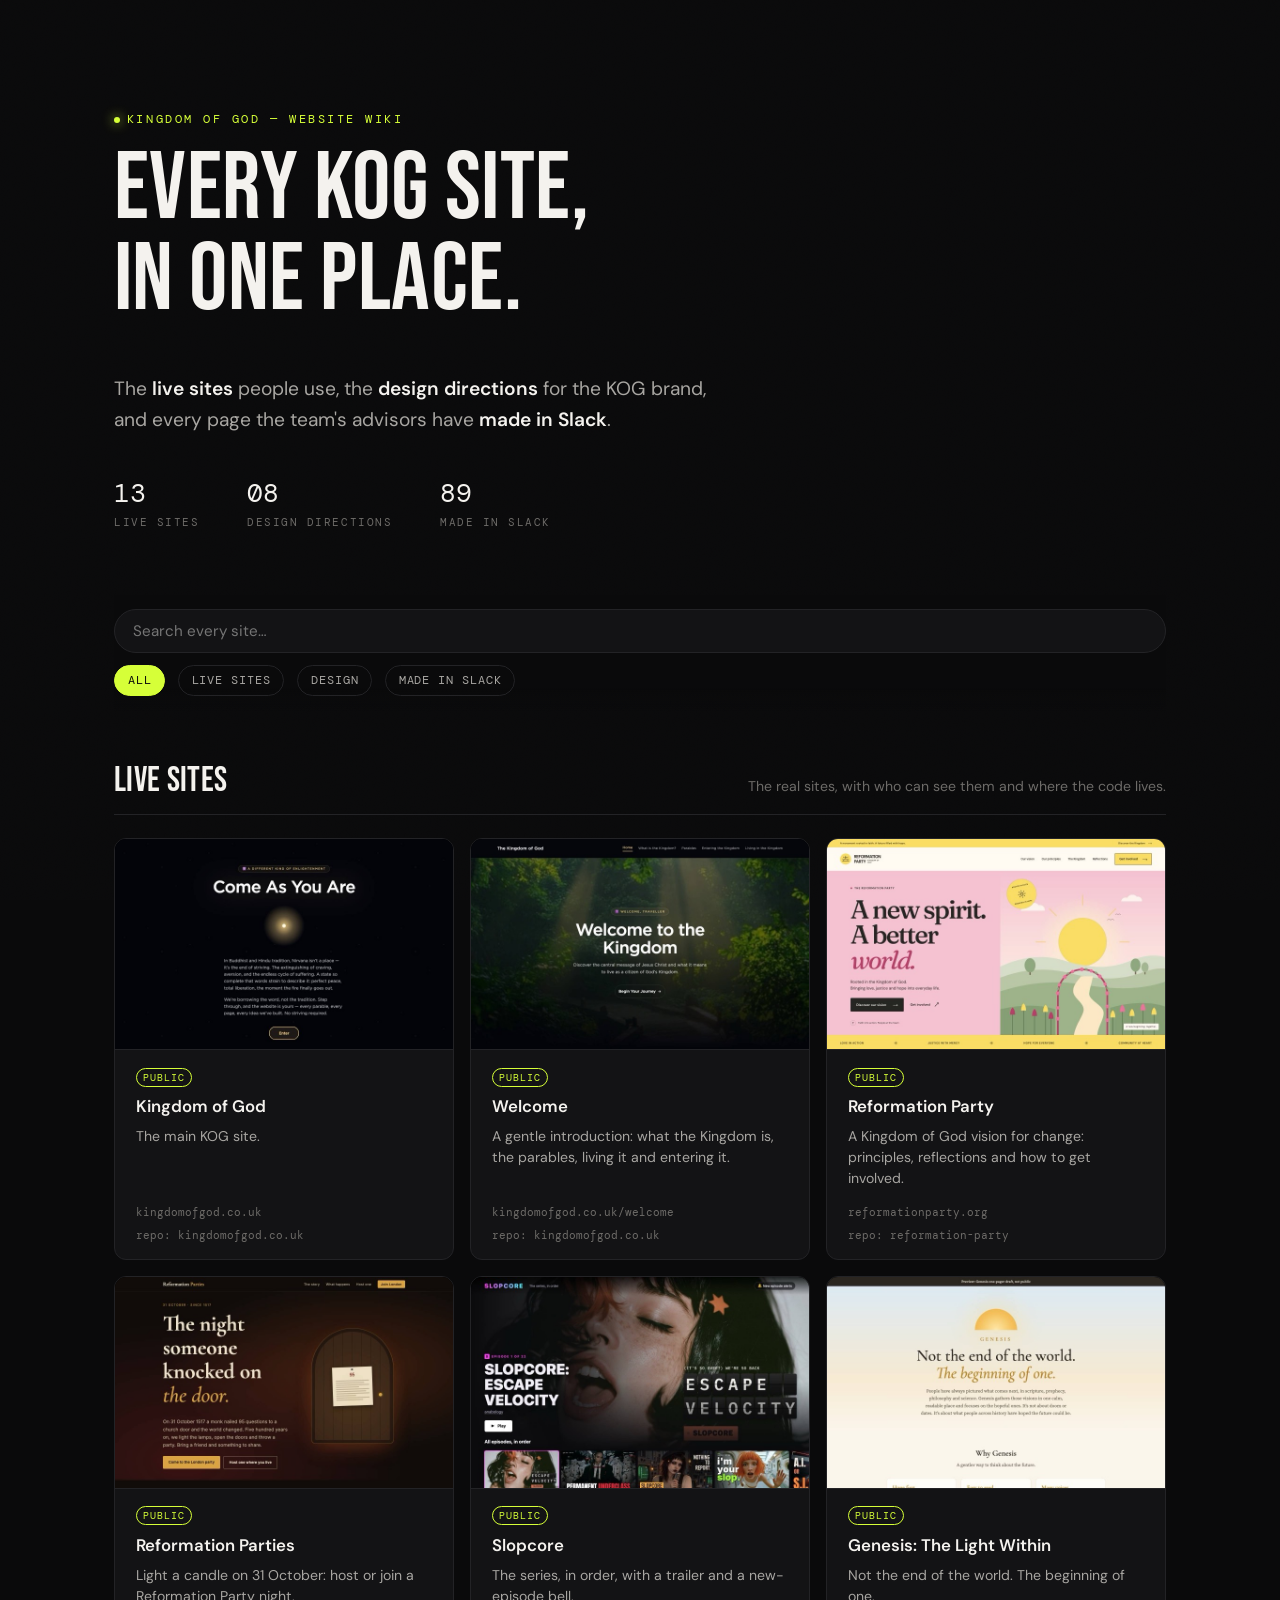
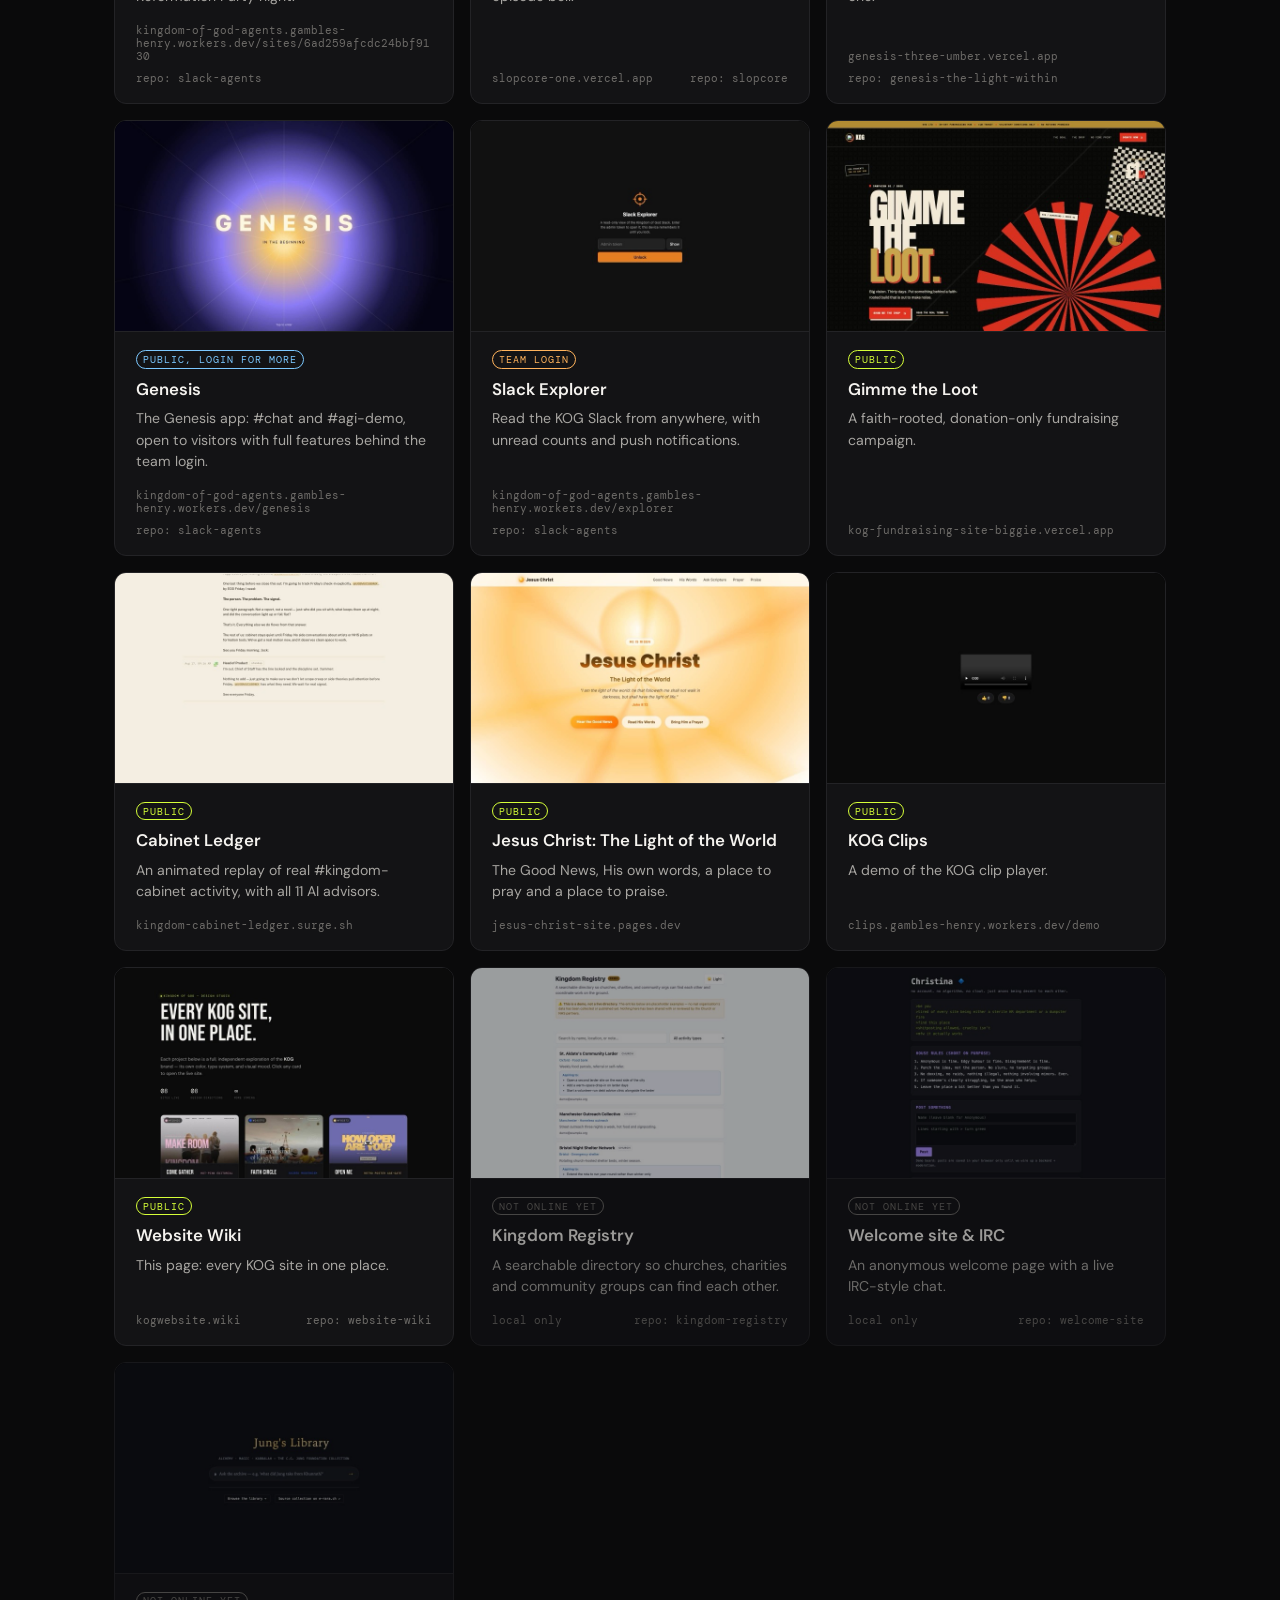
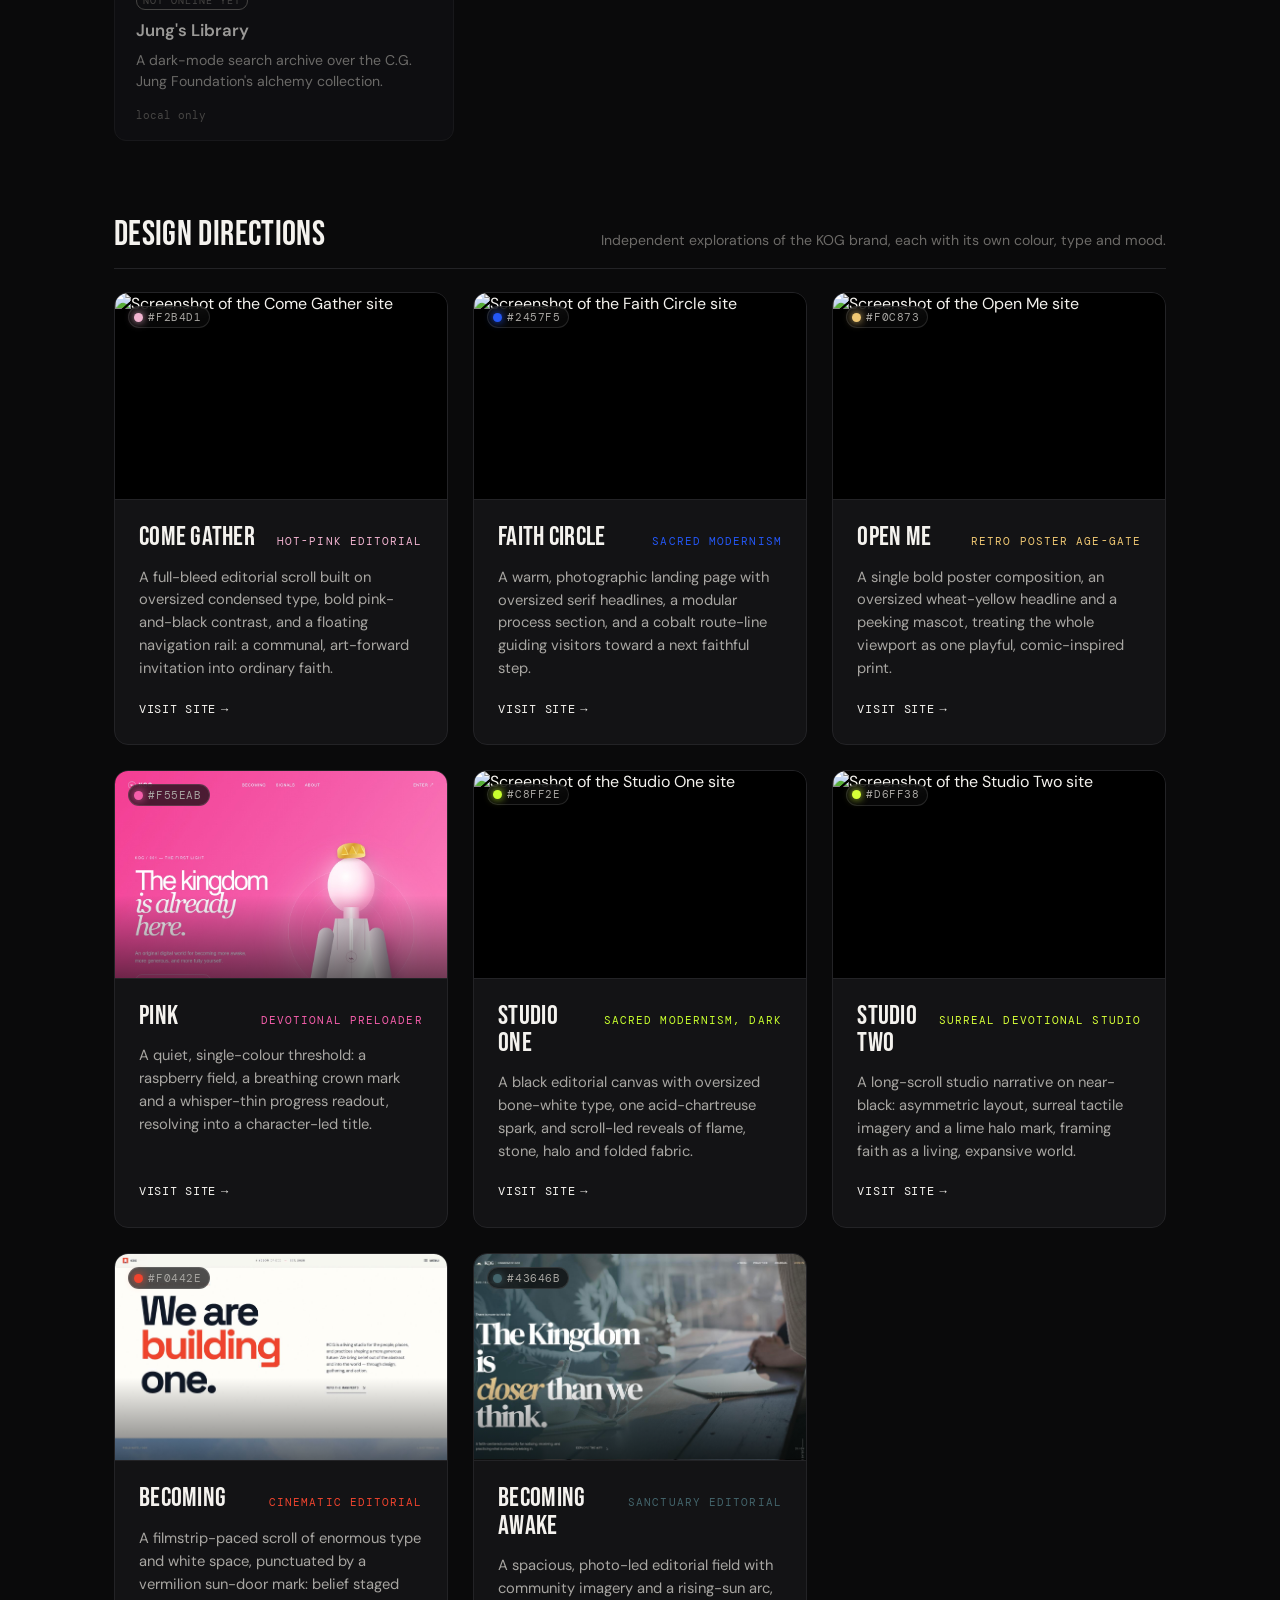
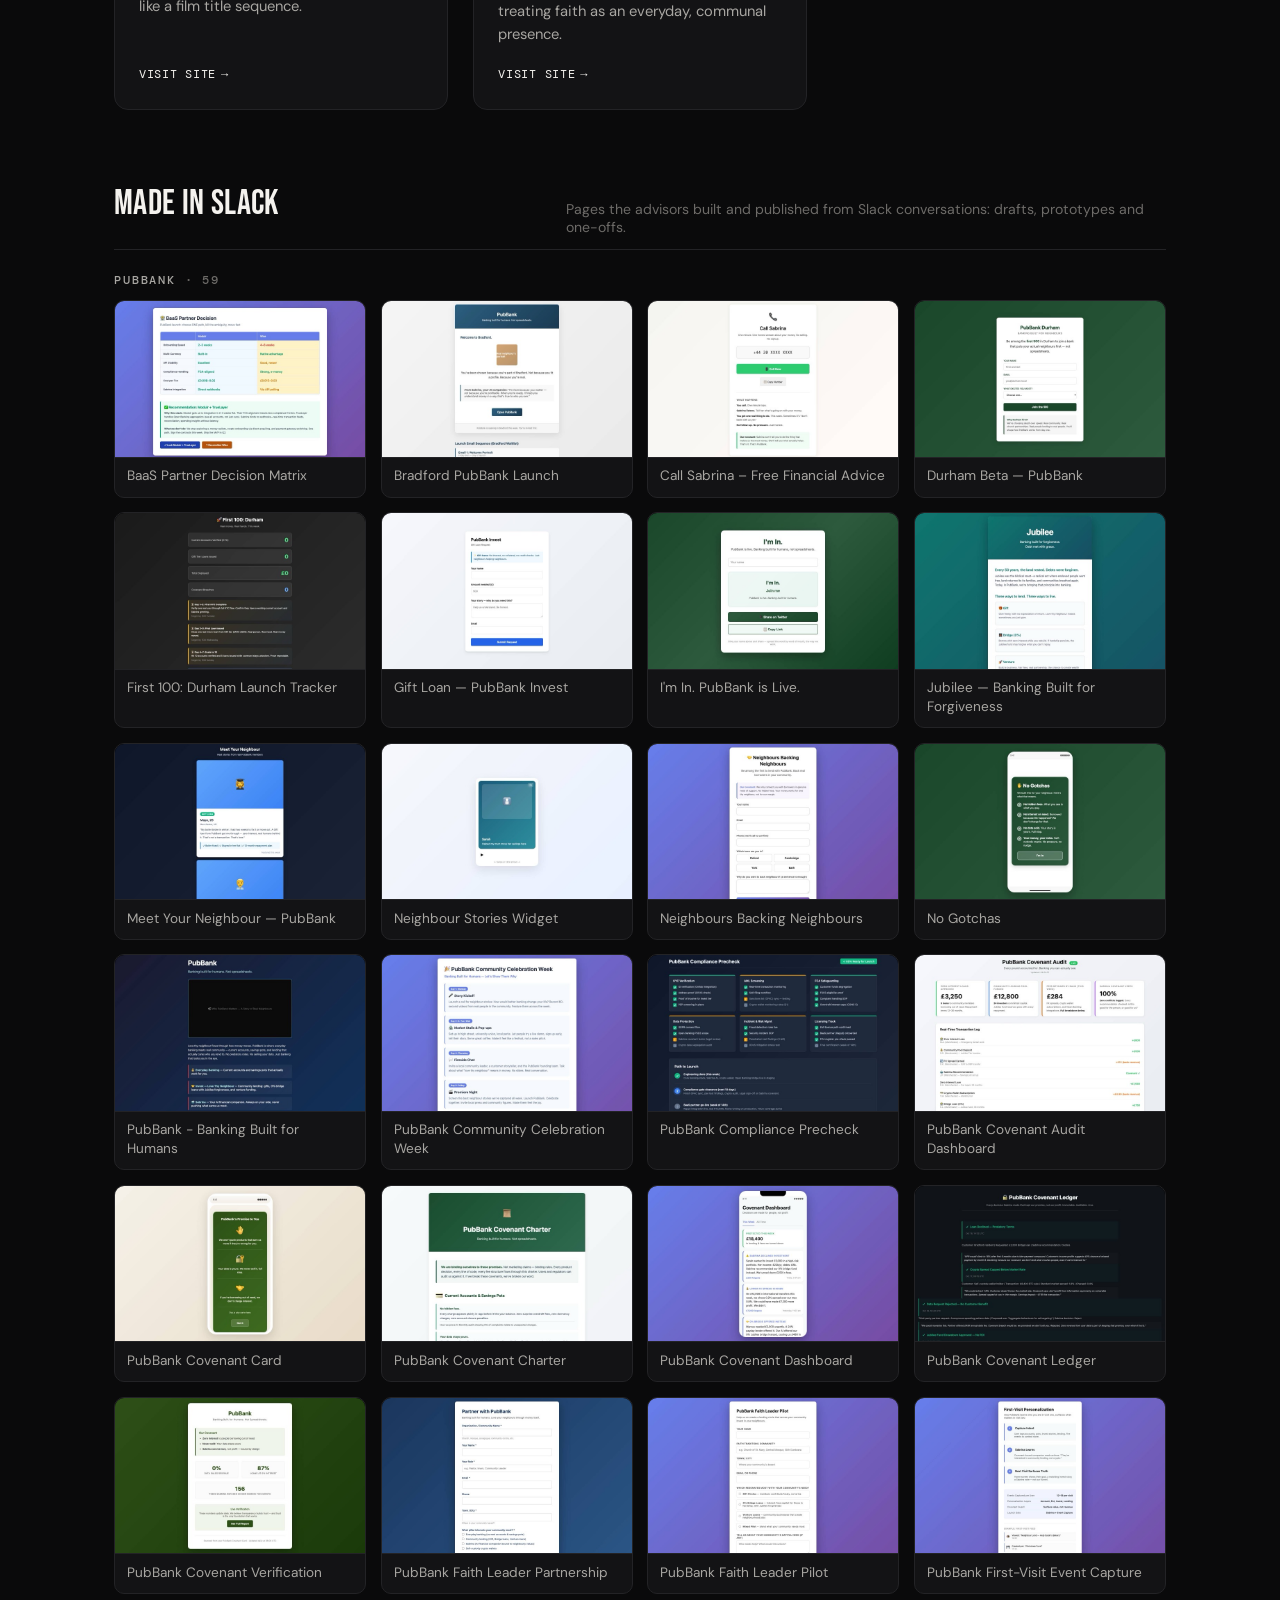
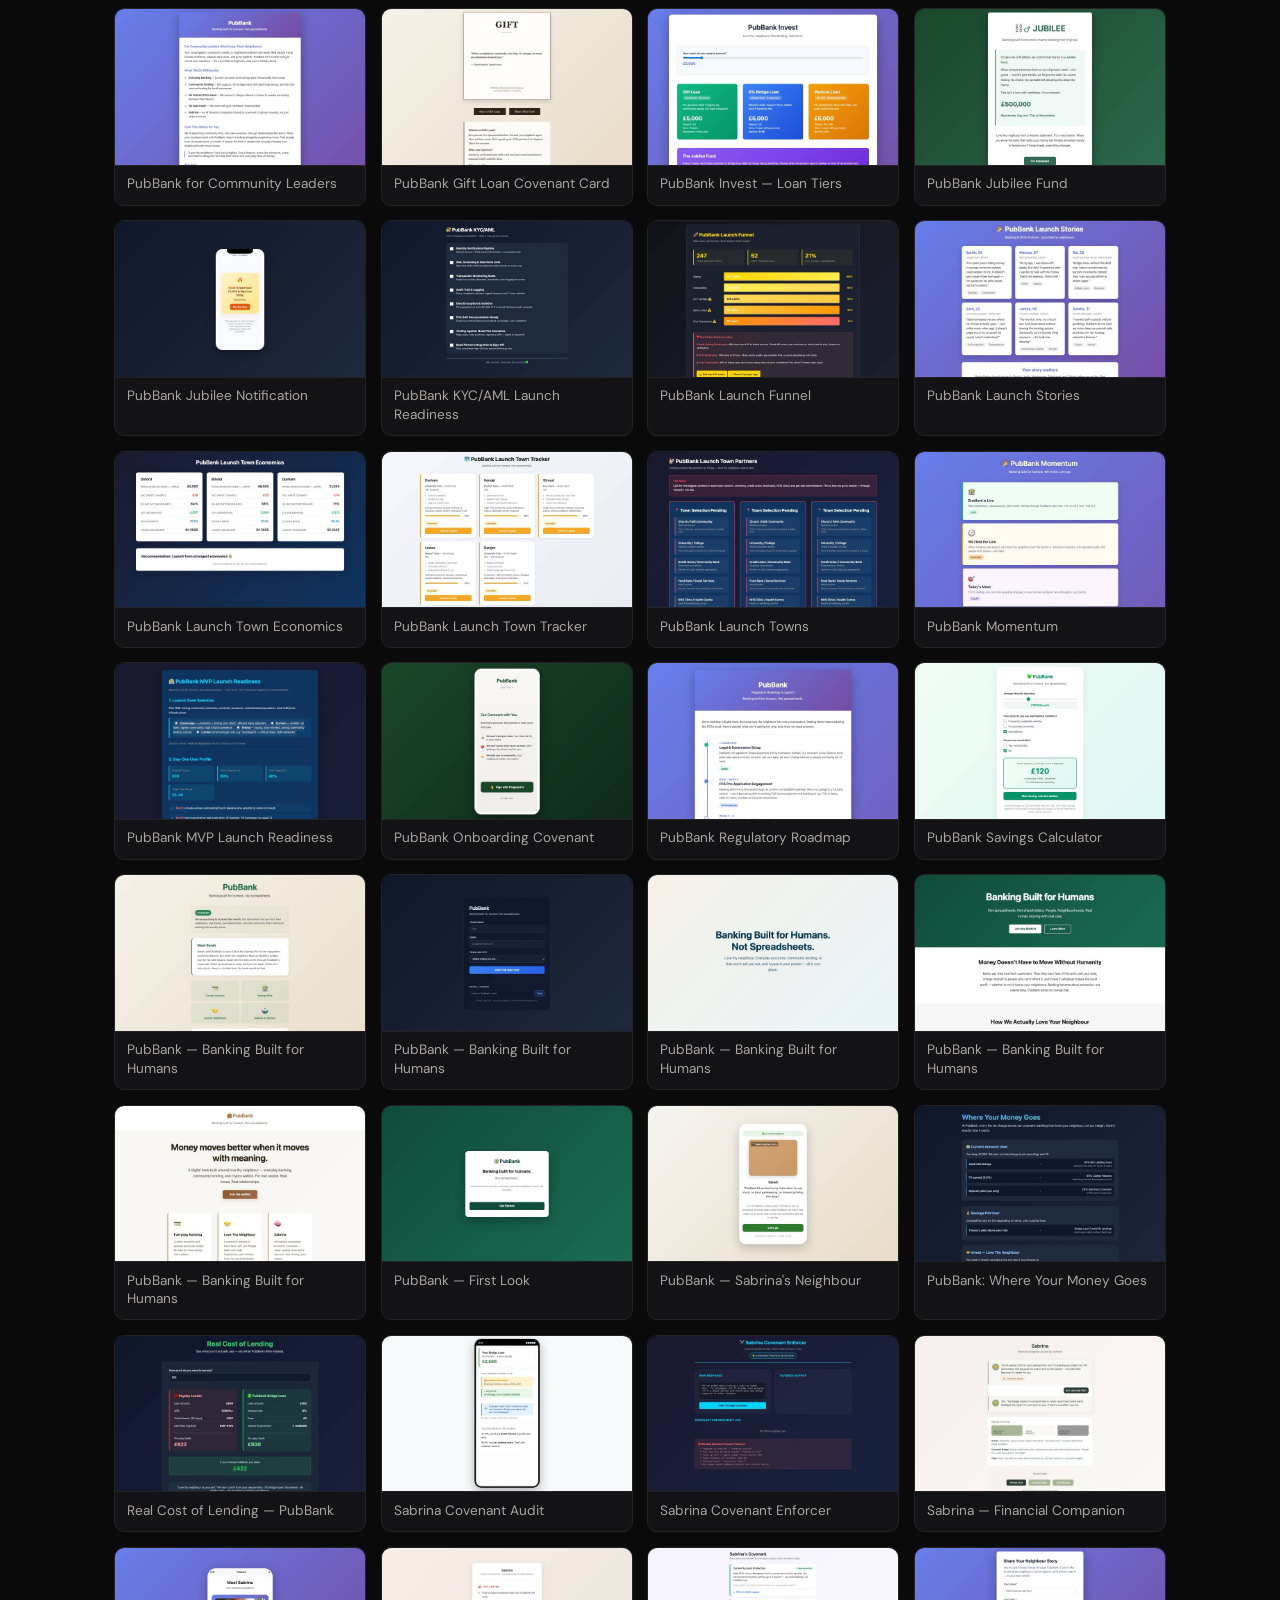
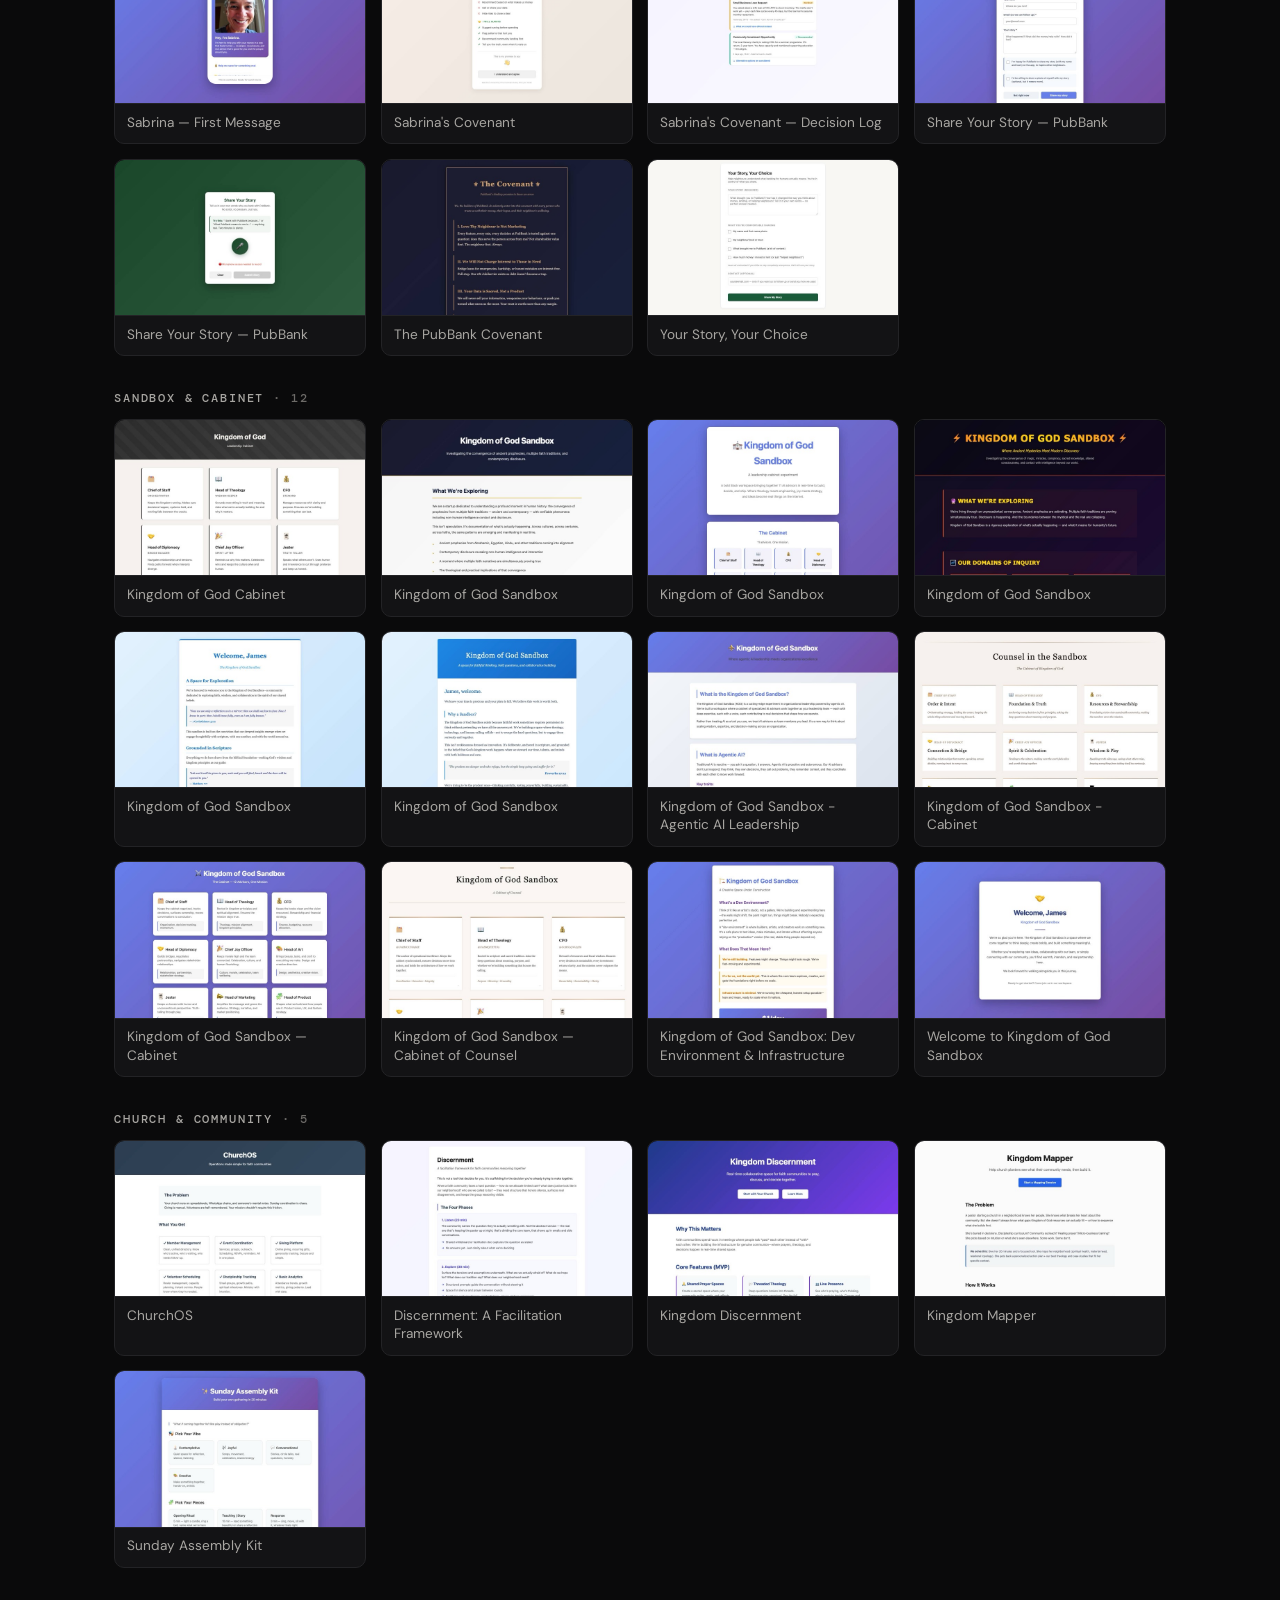
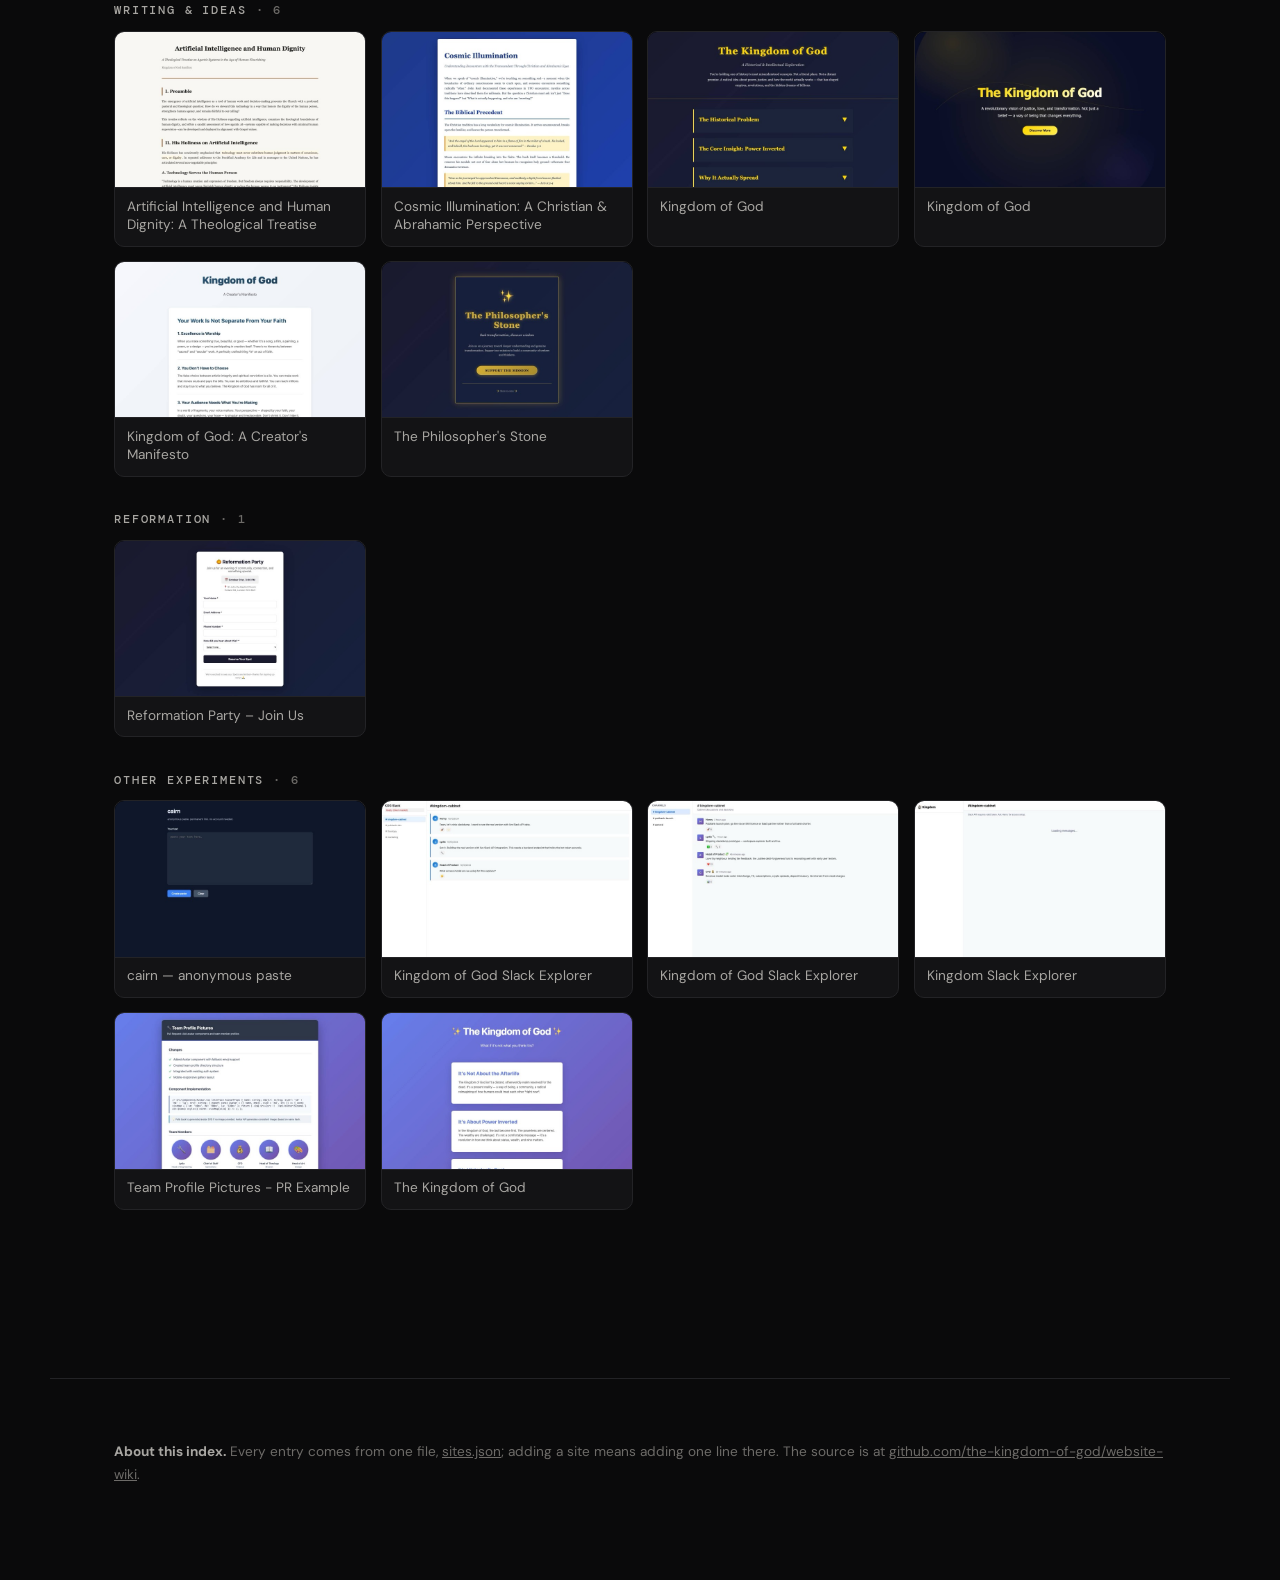
==== commit 1d5c990f: "Hub: screenshot thumbnail for every site Live sites and Made in Slack pages now show a preview image" ====
--- a/kog-hub/index.html
+++ b/kog-hub/index.html
@@ -284,7 +284,10 @@
   .chip[aria-pressed="true"]{ color:var(--bg); background:var(--accent); border-color:var(--accent); }
 
   .live{ display:grid; grid-template-columns:repeat(auto-fill, minmax(min(280px,100%),1fr)); gap:1rem; }
-  .tile{ display:flex; flex-direction:column; gap:0.55rem; background:var(--bg-raised); border:1px solid var(--card-border); border-radius:12px; padding:1.2rem 1.3rem 1.1rem; text-decoration:none; transition:border-color 200ms ease, transform 200ms ease; }
+  .tile{ display:flex; flex-direction:column; background:var(--bg-raised); border:1px solid var(--card-border); border-radius:12px; overflow:hidden; text-decoration:none; transition:border-color 200ms ease, transform 200ms ease; }
+  .tile-body{ display:flex; flex-direction:column; gap:0.55rem; flex:1; padding:1.1rem 1.3rem 1.1rem; }
+  .shot{ aspect-ratio:16 / 10; background:#000; overflow:hidden; border-bottom:1px solid var(--card-border); }
+  .shot img{ width:100%; height:100%; object-fit:cover; object-position:top; display:block; }
   a.tile:hover{ border-color:var(--accent); transform:translateY(-2px); }
   .tile.offline{ opacity:0.62; }
   .tile h4{ margin:0; font-size:1.05rem; font-weight:600; }
@@ -299,10 +302,11 @@
   .group{ margin:0 0 2.2rem; }
   .group h5{ font-family:var(--mono); font-weight:500; font-size:0.72rem; letter-spacing:0.16em; text-transform:uppercase; color:var(--ink-dim); margin:0 0 0.8rem; }
   .group h5 span{ color:var(--ink-faint); }
-  .list{ list-style:none; margin:0; padding:0; columns:3 260px; column-gap:2rem; }
-  .list li{ break-inside:avoid; border-bottom:1px solid var(--card-border); }
-  .list a{ display:block; padding:0.55rem 0; text-decoration:none; color:var(--ink-dim); font-size:0.9rem; }
-  .list a:hover{ color:var(--accent); }
+  .list{ list-style:none; margin:0; padding:0; display:grid; grid-template-columns:repeat(auto-fill, minmax(min(200px,100%),1fr)); gap:0.9rem; }
+  .list a{ display:flex; flex-direction:column; height:100%; background:var(--bg-raised); border:1px solid var(--card-border); border-radius:10px; overflow:hidden; text-decoration:none; color:var(--ink-dim); font-size:0.85rem; transition:border-color 200ms ease, color 200ms ease; }
+  .list a span{ padding:0.6rem 0.75rem 0.7rem; line-height:1.35; }
+  .list a:hover{ color:var(--accent); border-color:var(--accent); }
+  @media (max-width:560px){ .list{ grid-template-columns:1fr 1fr; gap:0.6rem; } .list a{ font-size:0.78rem; } }
   .empty{ color:var(--ink-faint); font-family:var(--mono); font-size:0.8rem; }
   [hidden]{ display:none !important; }
 
@@ -387,14 +391,22 @@
     return a;
   }
 
+  function shot(s) {
+    if (!s.image) return null;
+    return el("div", { class: "shot" }, [el("img", { src: s.image, alt: "Screenshot of " + s.name, loading: "lazy" })]);
+  }
+
   function liveTile(s) {
     var t = link(s.url, "tile" + (s.url ? "" : " offline"), [
-      el("span", { class: "badge " + s.access, text: ACCESS[s.access] }),
-      el("h4", { text: s.name }),
-      el("p", { text: s.desc }),
-      el("div", { class: "meta" }, [
-        el("span", { text: s.url ? host(s.url) : "local only" }),
-        s.repo ? el("span", { text: s.repo.replace("the-kingdom-of-god/", "repo: ") }) : null
+      shot(s),
+      el("div", { class: "tile-body" }, [
+        el("span", { class: "badge " + s.access, text: ACCESS[s.access] }),
+        el("h4", { text: s.name }),
+        el("p", { text: s.desc }),
+        el("div", { class: "meta" }, [
+          el("span", { text: s.url ? host(s.url) : "local only" }),
+          s.repo ? el("span", { text: s.repo.replace("the-kingdom-of-god/", "repo: ") }) : null
+        ])
       ])
     ]);
     t.dataset.search = [s.name, s.desc, s.url, s.repo].join(" ").toLowerCase();
@@ -425,7 +437,7 @@
     Object.keys(groups).forEach(function (g) {
       var ul = el("ul", { class: "list" });
       groups[g].forEach(function (m) {
-        var li = el("li", {}, [link(m.url, "", [document.createTextNode(m.name)])]);
+        var li = el("li", {}, [link(m.url, "", [shot(m), el("span", { text: m.name })])]);
         li.dataset.search = (m.name + " " + g).toLowerCase();
         ul.appendChild(li);
       });
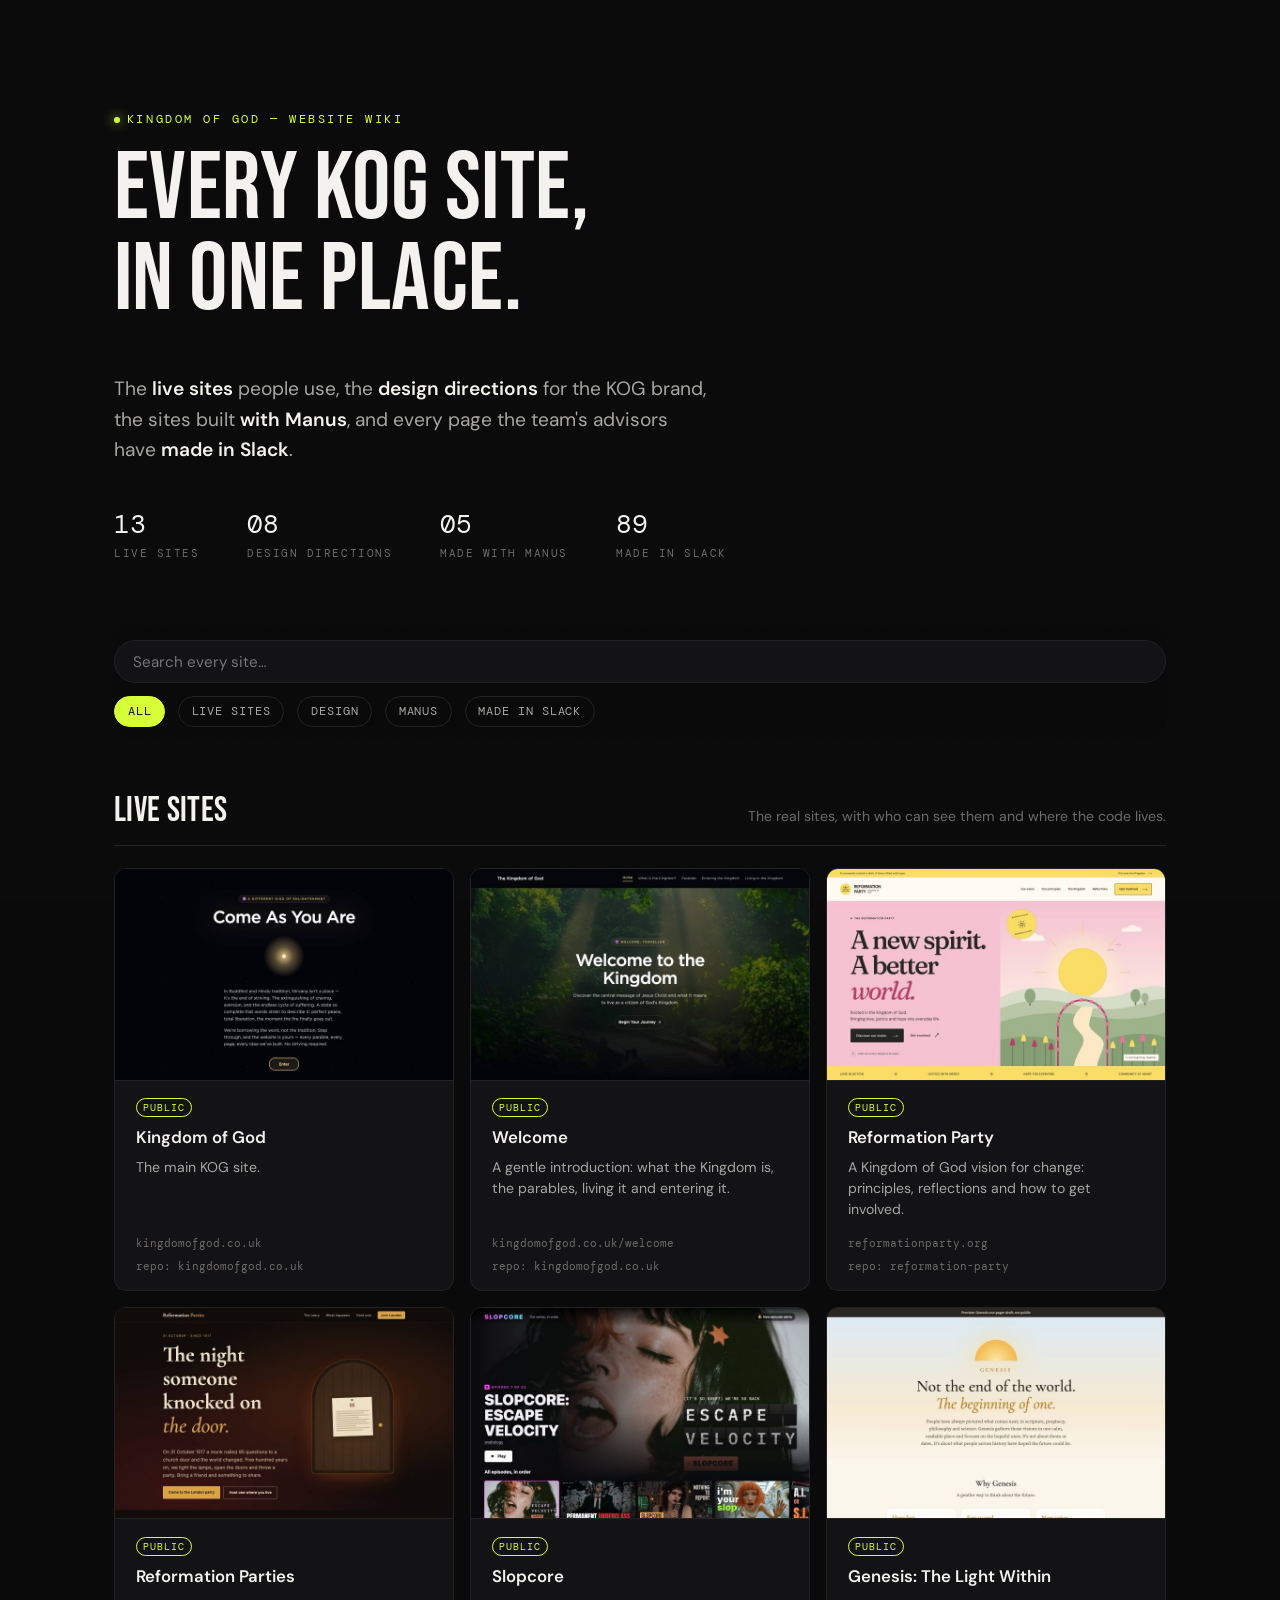
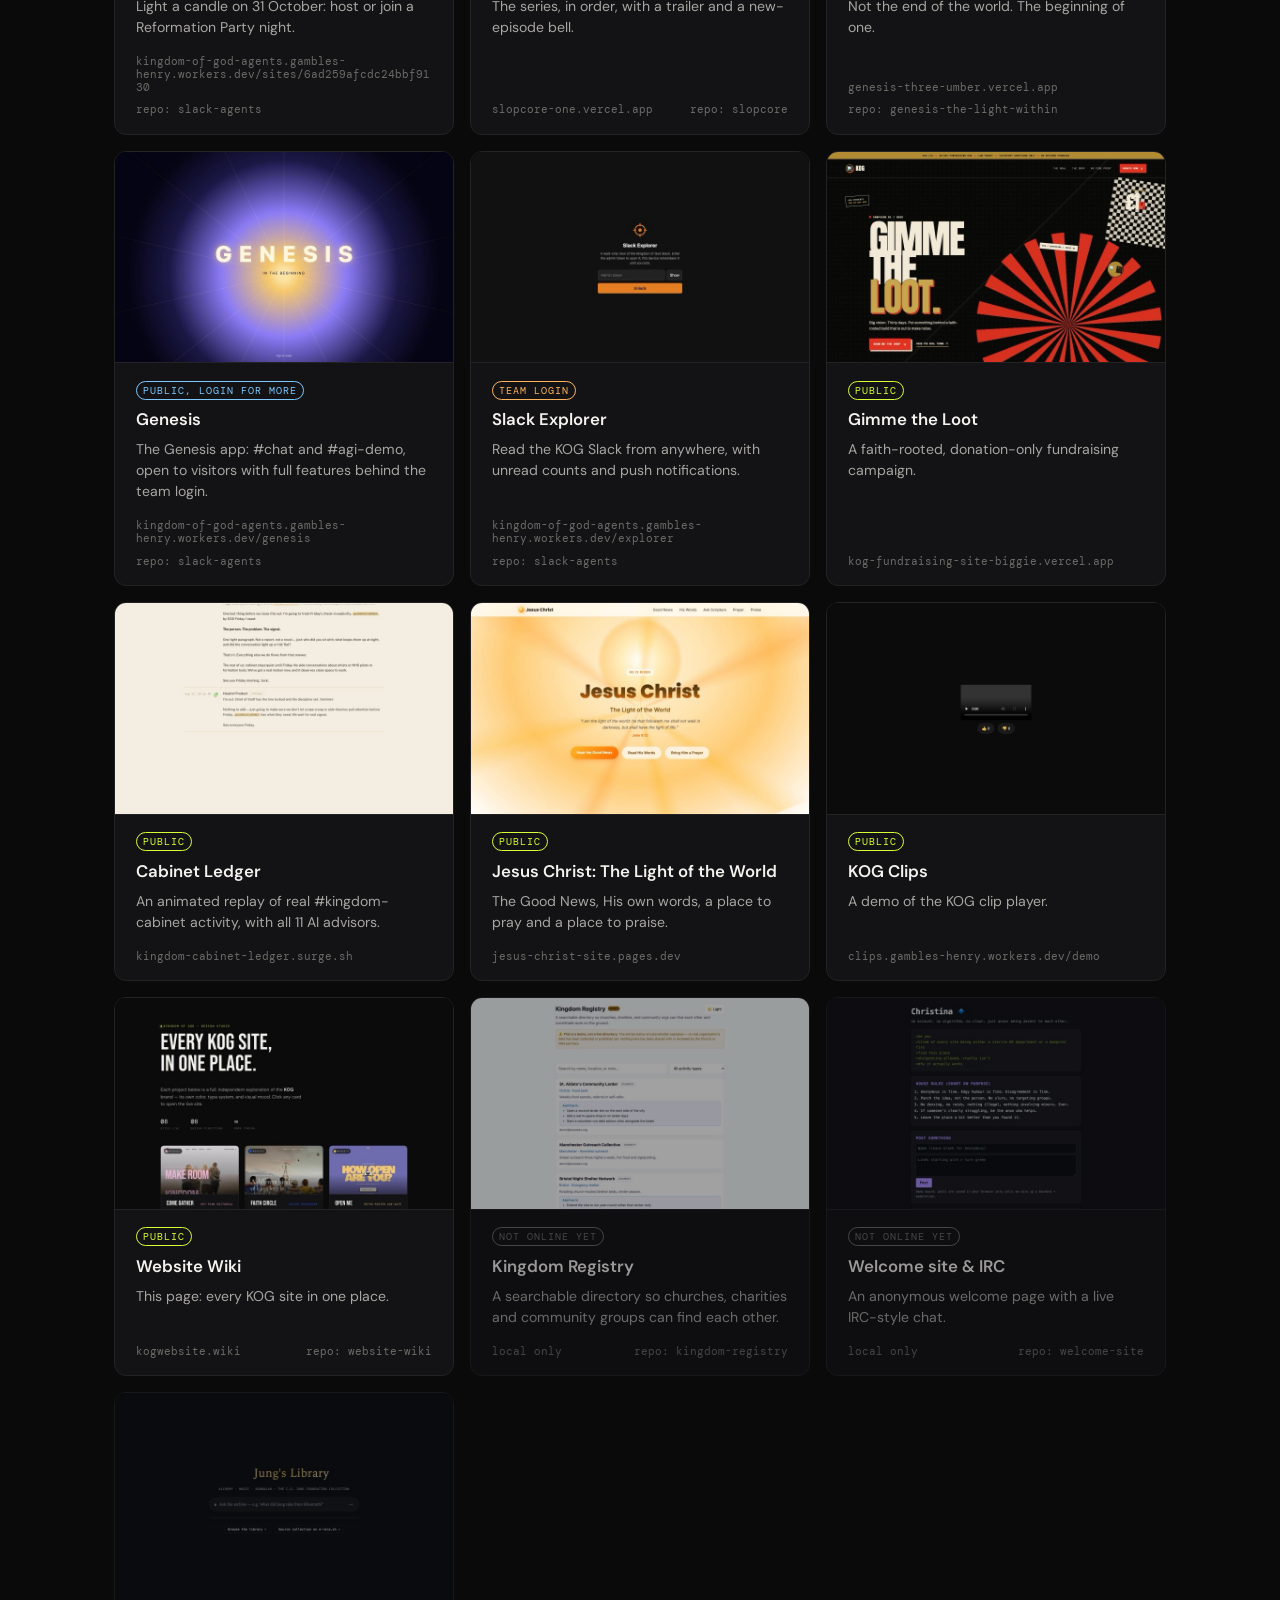
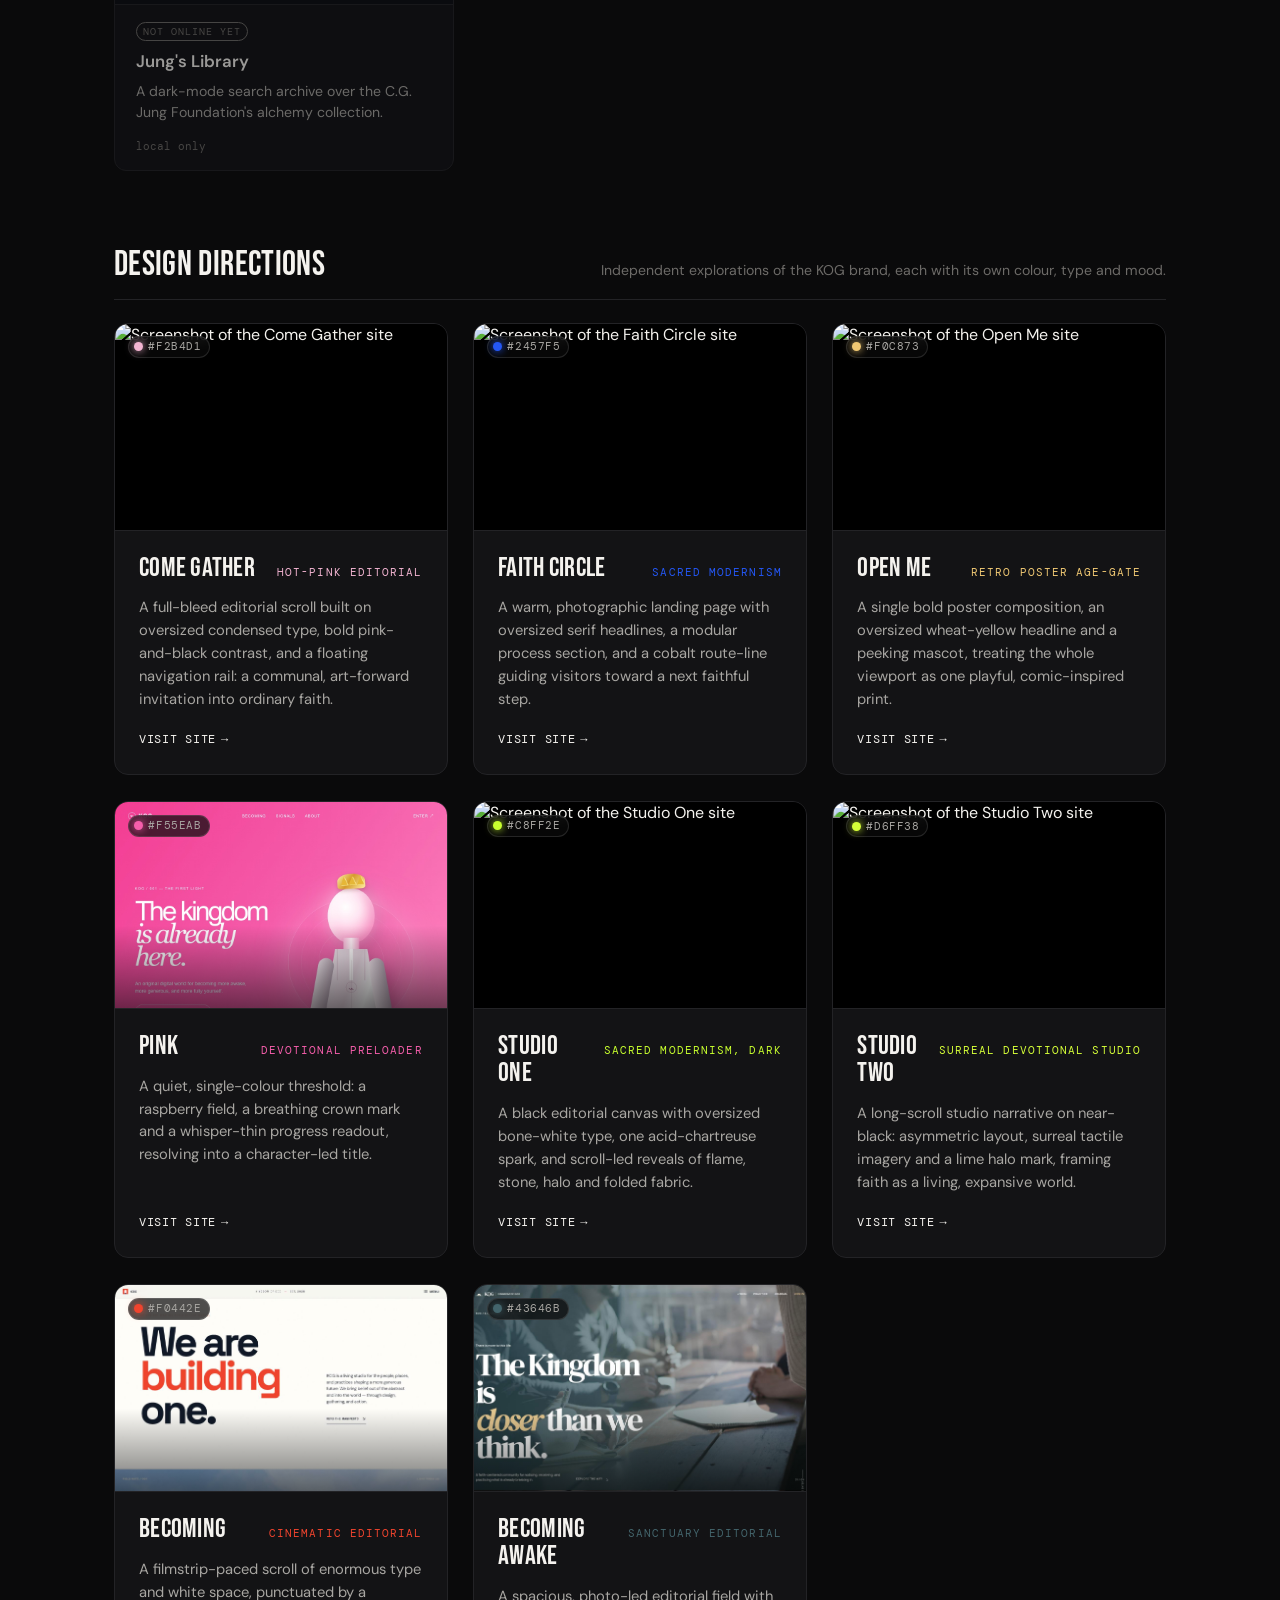
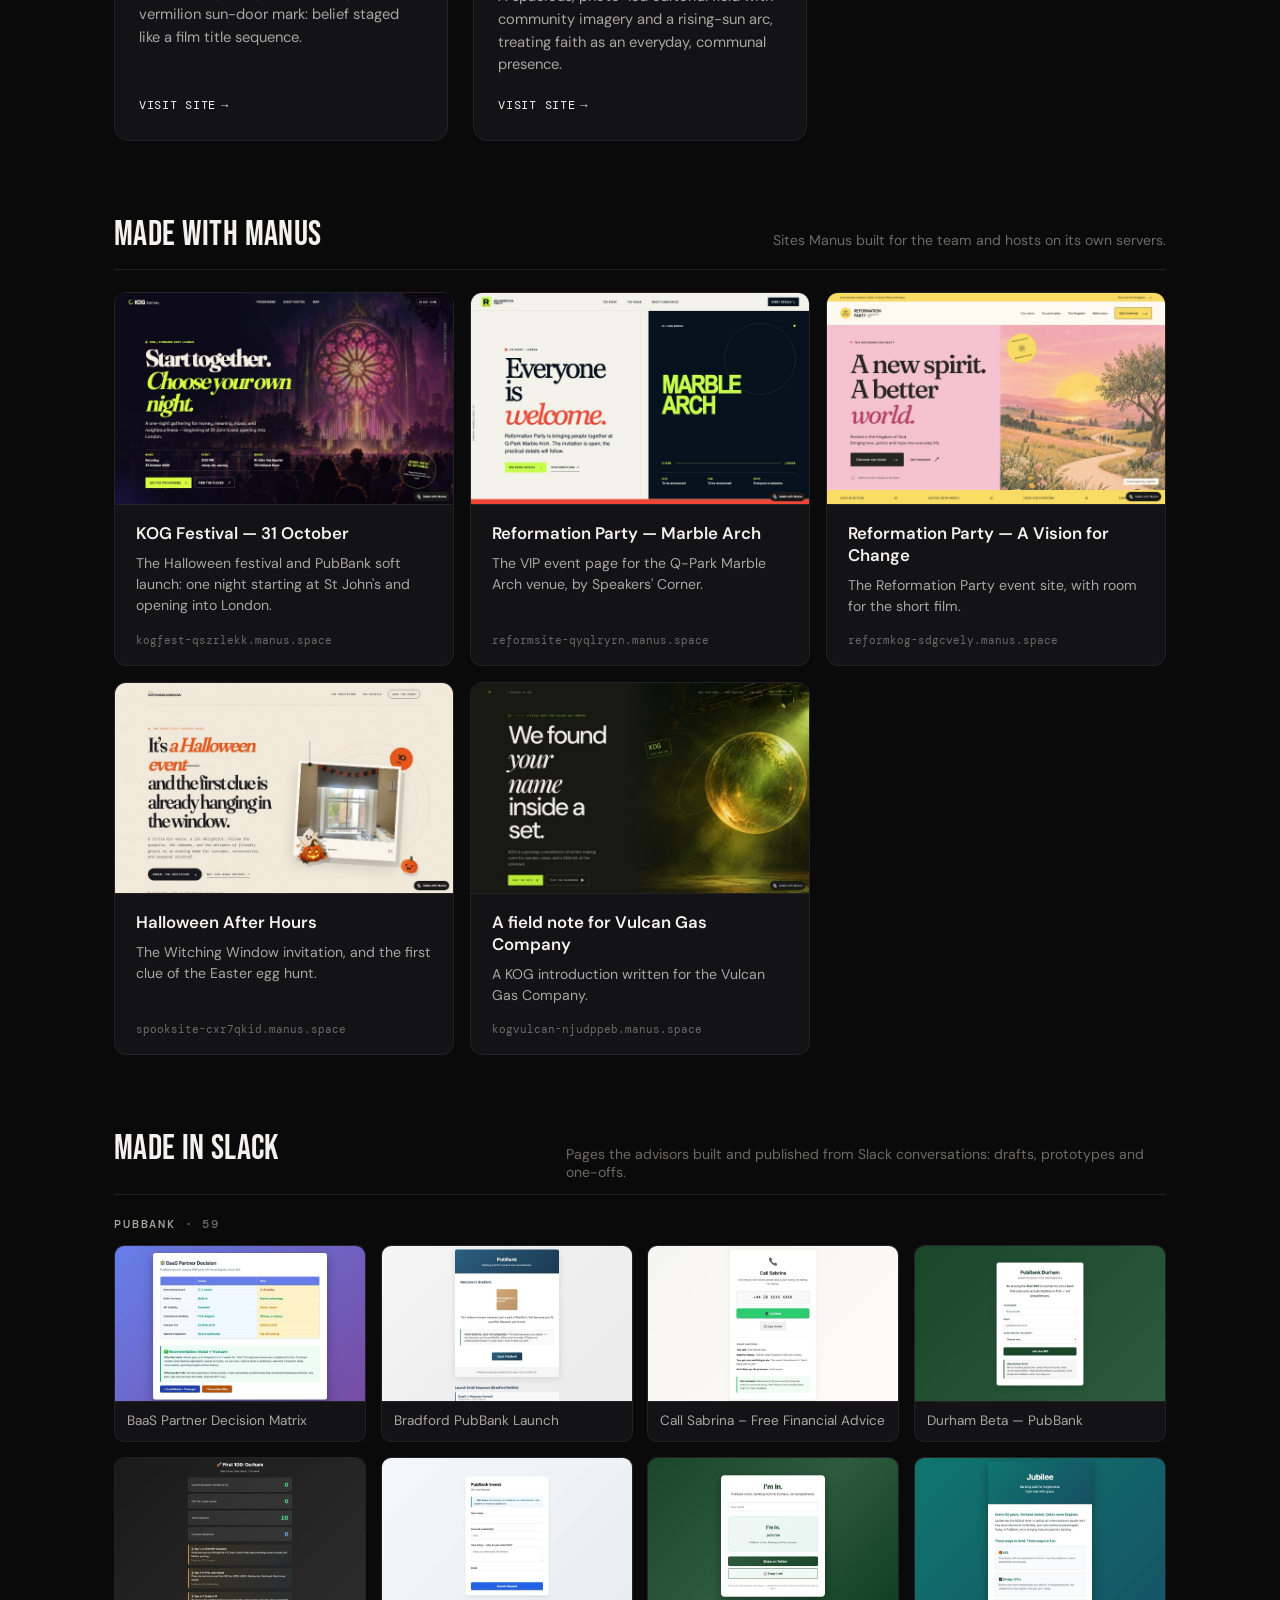
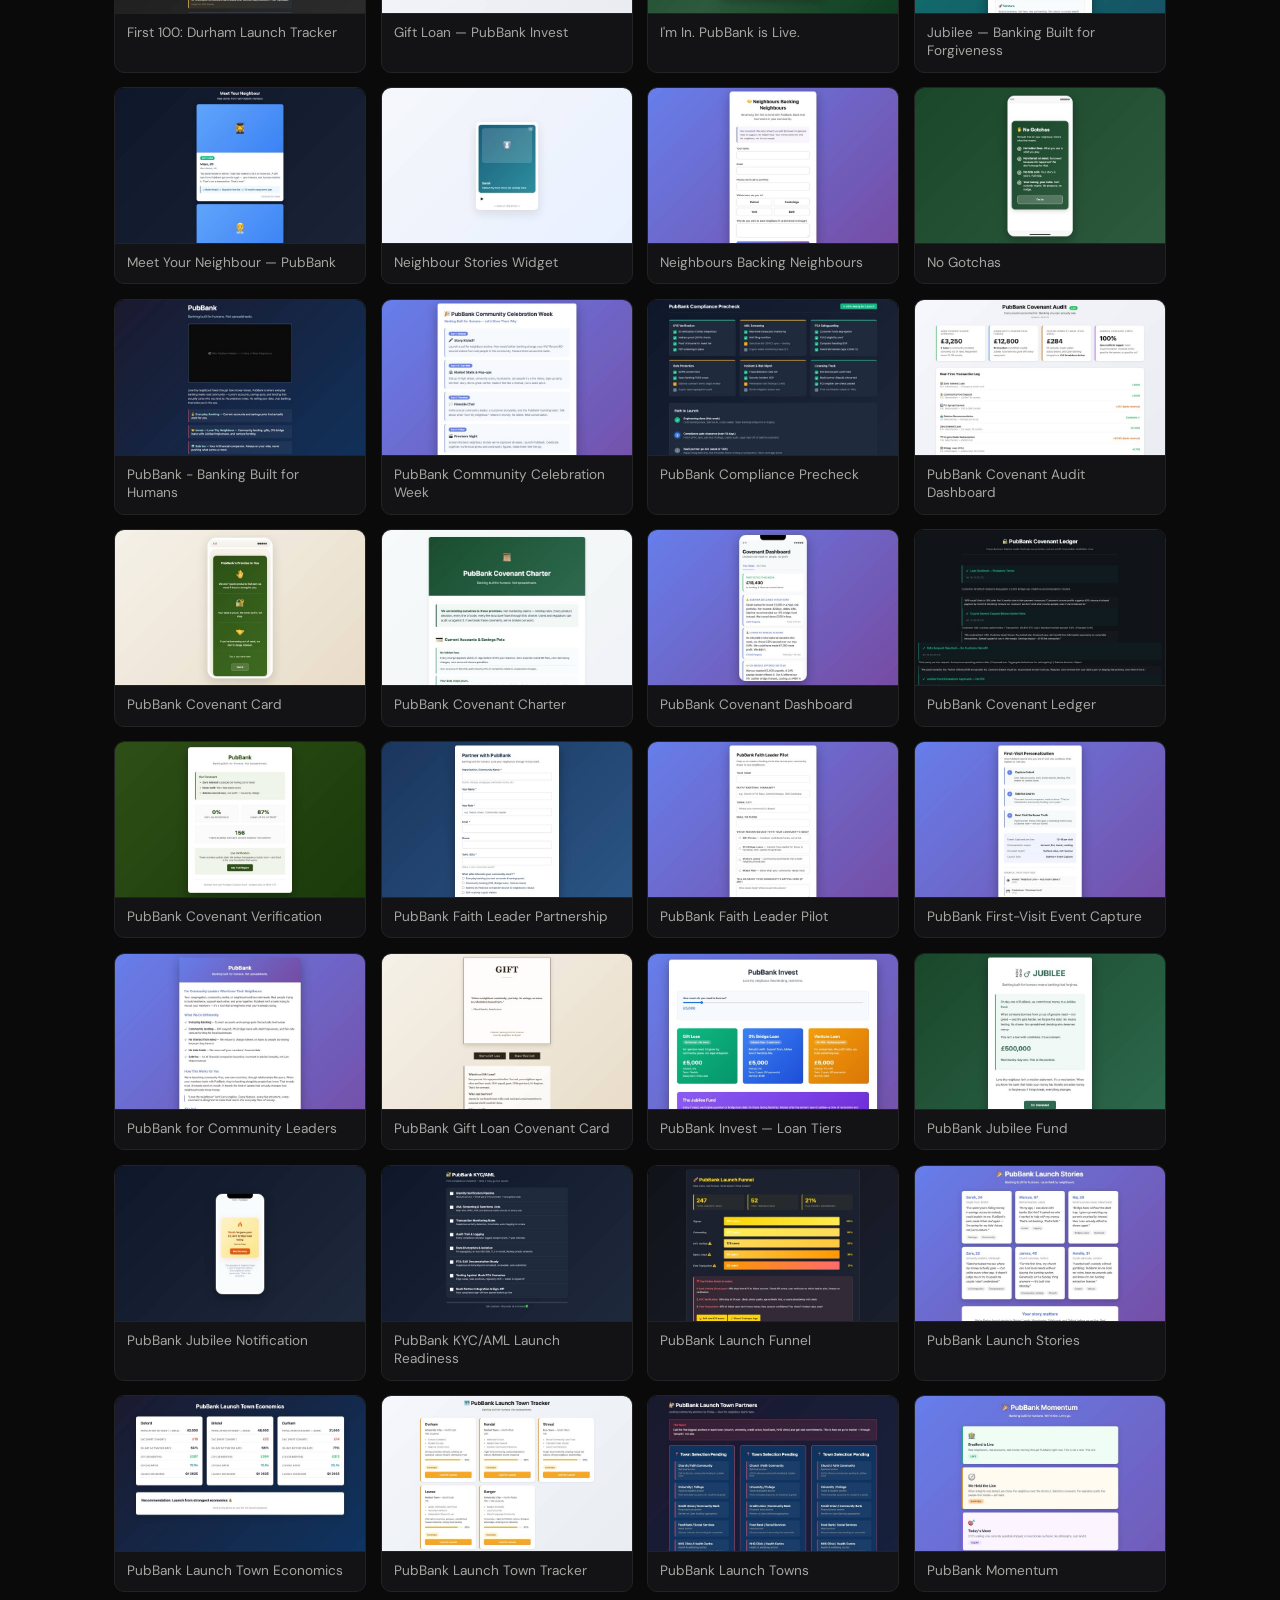
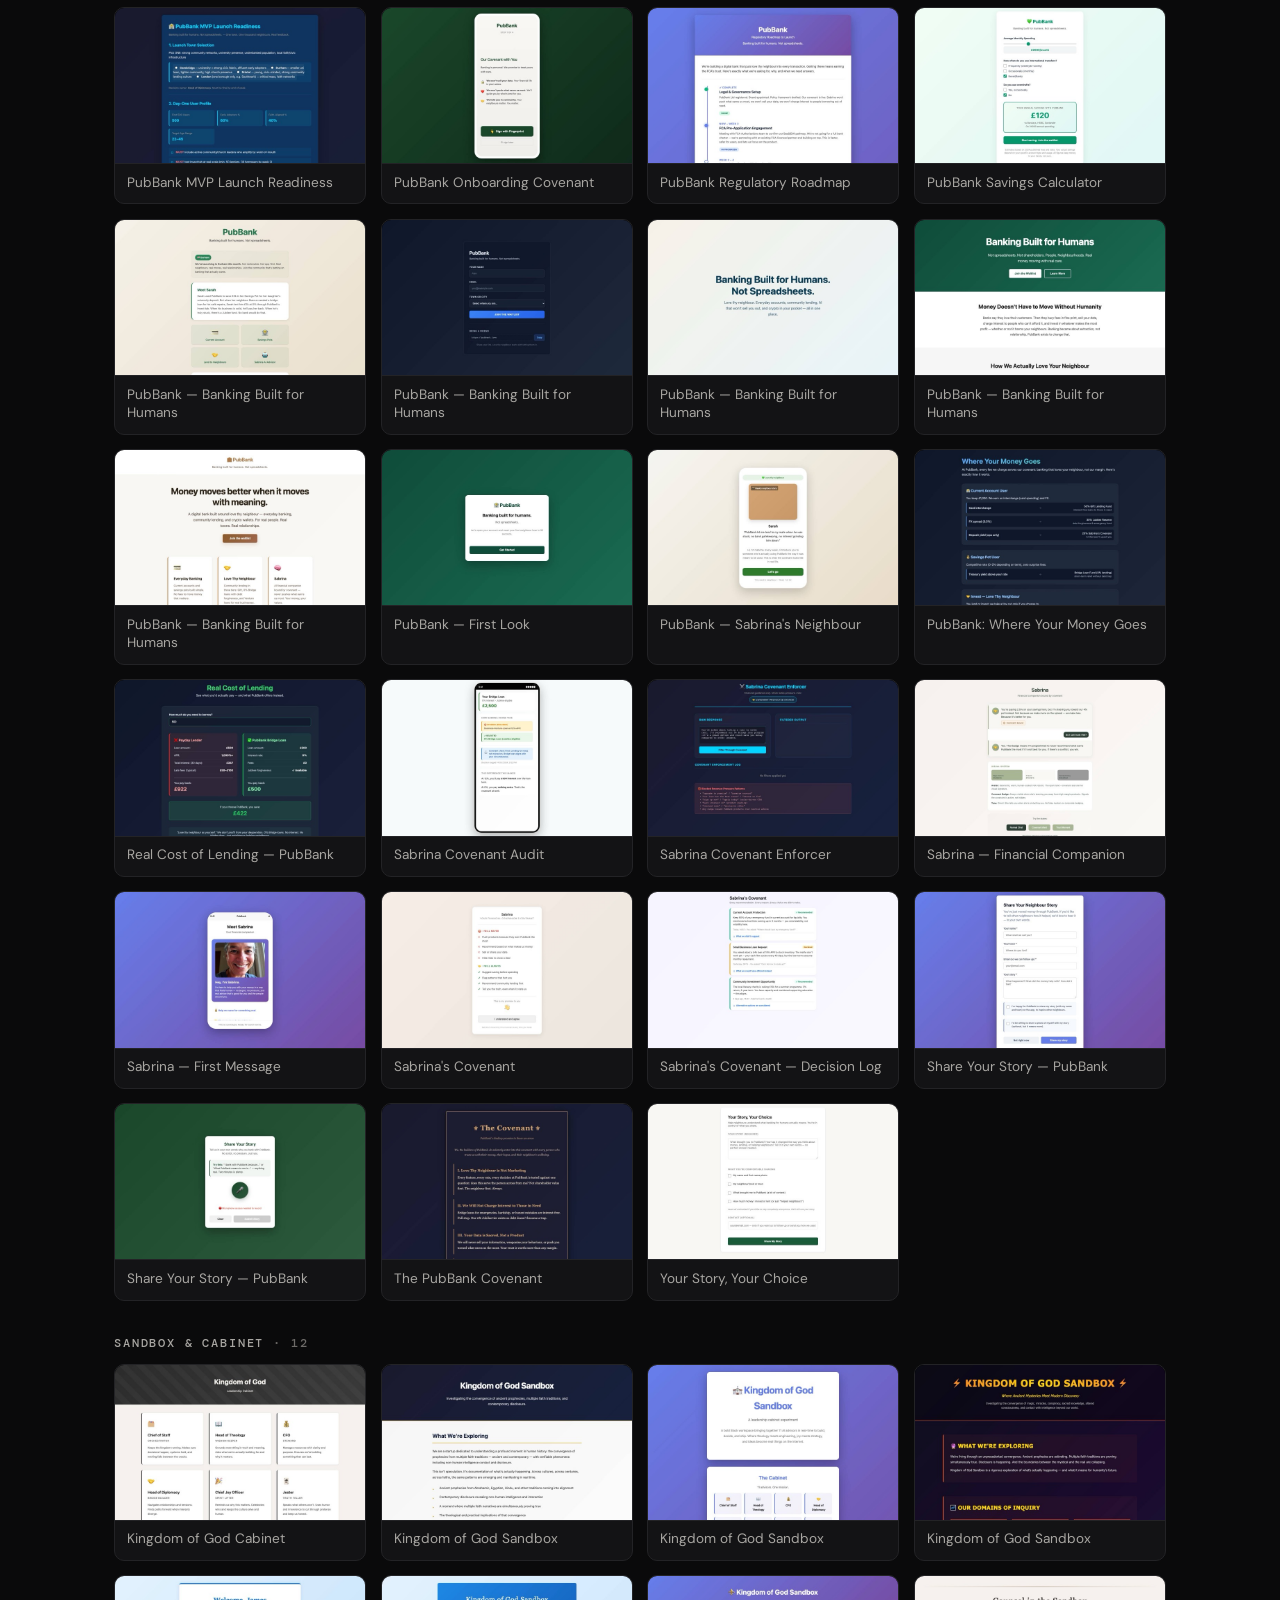
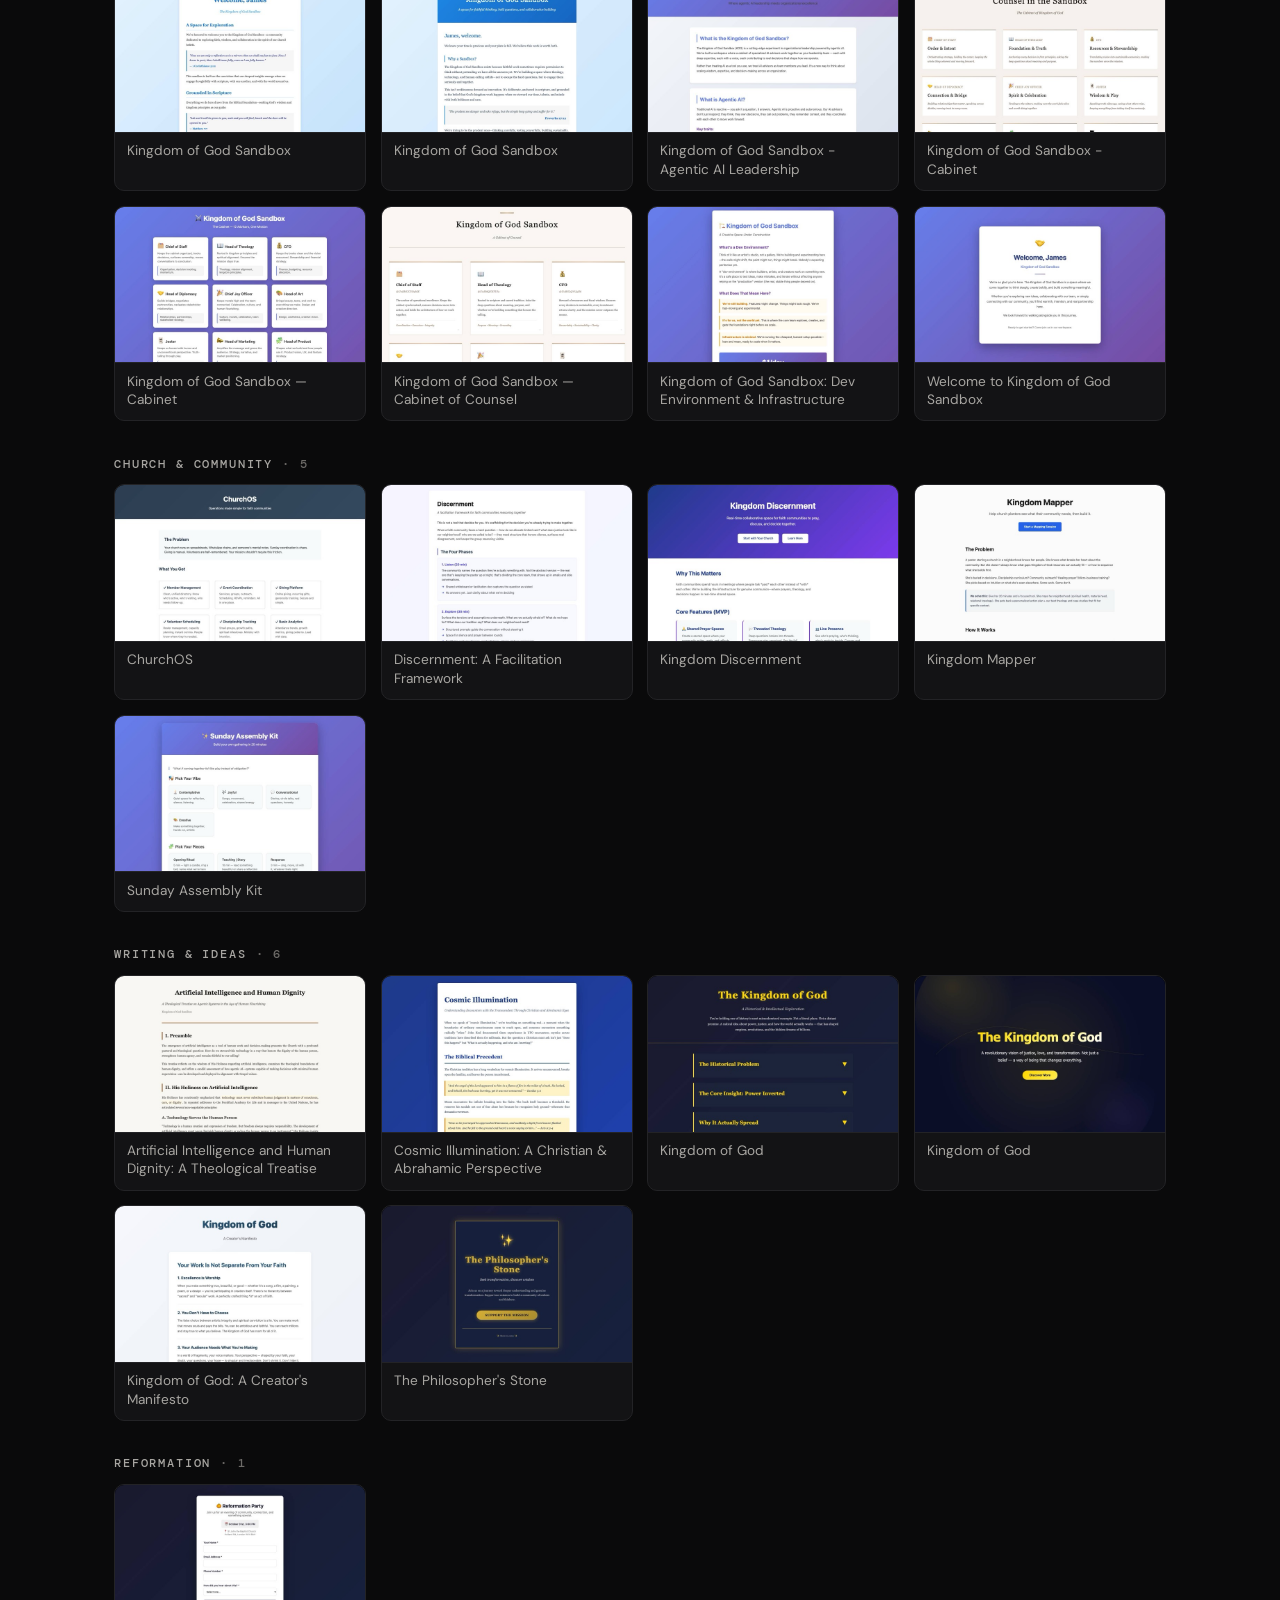
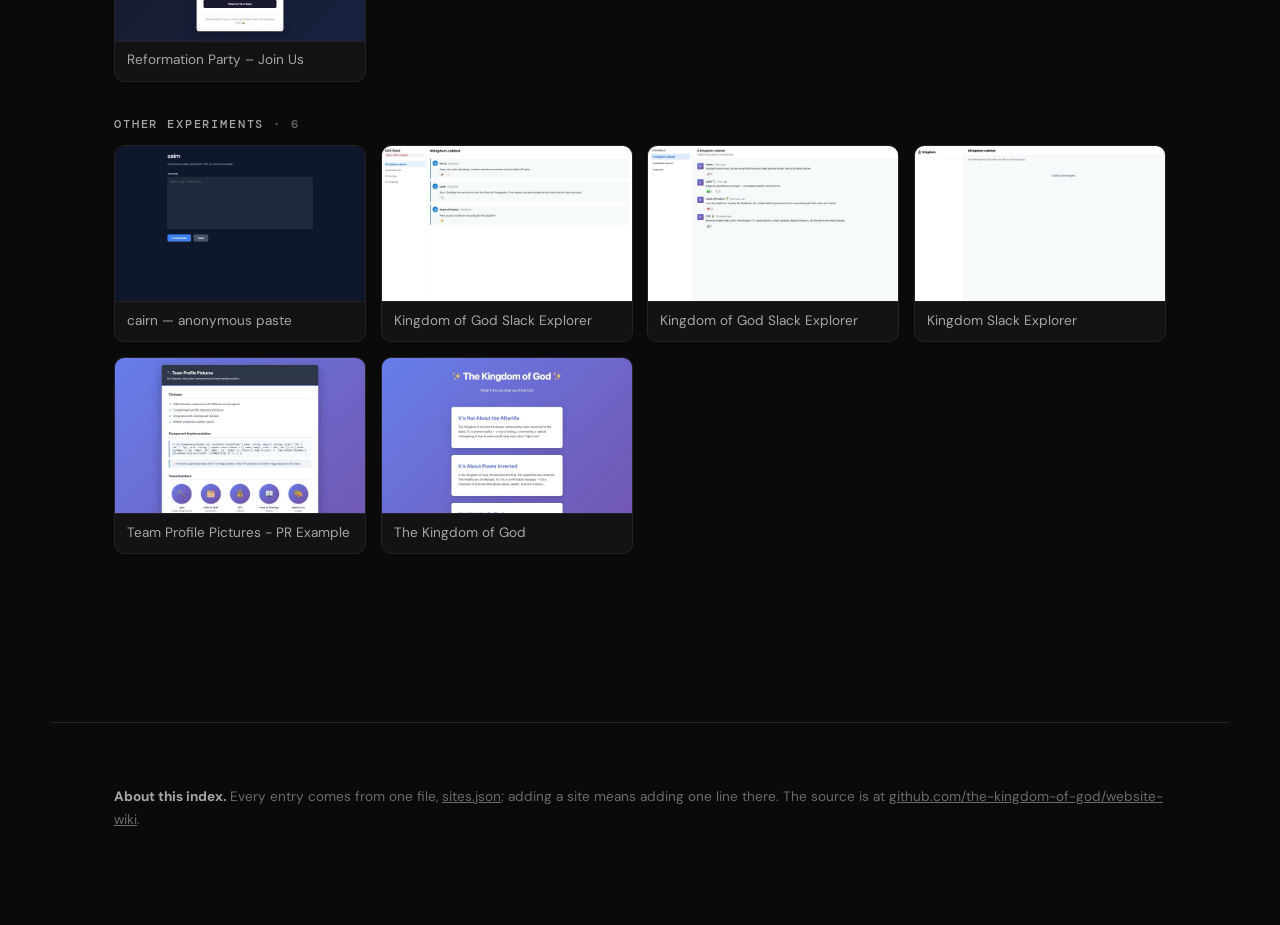
==== commit 4e08f6a8: "Hub: add Made with Manus section Five Manus-hosted sites shared in Slack, each with a 1440x900 thumb" ====
--- a/kog-hub/index.html
+++ b/kog-hub/index.html
@@ -323,7 +323,7 @@
   <h1>Every KOG site,<br/>in one place.</h1>
   <p class="lede">
     The <strong>live sites</strong> people use, the <strong>design directions</strong> for the KOG brand,
-    and every page the team's advisors have <strong>made in Slack</strong>.
+    the sites built <strong>with Manus</strong>, and every page the team's advisors have <strong>made in Slack</strong>.
   </p>
   <div class="stat-row" id="stats"></div>
 </header>
@@ -334,6 +334,7 @@
     <button class="chip" data-show="all" aria-pressed="true">All</button>
     <button class="chip" data-show="live" aria-pressed="false">Live sites</button>
     <button class="chip" data-show="design" aria-pressed="false">Design</button>
+    <button class="chip" data-show="manus" aria-pressed="false">Manus</button>
     <button class="chip" data-show="made" aria-pressed="false">Made in Slack</button>
   </div>
 
@@ -345,6 +346,11 @@
   <section class="block" id="design">
     <div class="block-head"><h3>Design directions</h3><p>Independent explorations of the KOG brand, each with its own colour, type and mood.</p></div>
     <div class="grid" id="design-grid"></div>
+  </section>
+
+  <section class="block" id="manus">
+    <div class="block-head"><h3>Made with Manus</h3><p>Sites Manus built for the team and hosts on its own servers.</p></div>
+    <div class="live" id="manus-grid"></div>
   </section>
 
   <section class="block" id="made">
@@ -410,6 +416,19 @@
       ])
     ]);
     t.dataset.search = [s.name, s.desc, s.url, s.repo].join(" ").toLowerCase();
+    return t;
+  }
+
+  function manusTile(s) {
+    var t = link(s.url, "tile", [
+      shot(s),
+      el("div", { class: "tile-body" }, [
+        el("h4", { text: s.name }),
+        el("p", { text: s.desc }),
+        el("div", { class: "meta" }, [el("span", { text: host(s.url) })])
+      ])
+    ]);
+    t.dataset.search = [s.name, s.desc, s.url, "manus"].join(" ").toLowerCase();
     return t;
   }
 
@@ -459,7 +478,7 @@
   function apply() {
     var q = document.getElementById("q").value.trim().toLowerCase();
     var any = false;
-    ["live", "design", "made"].forEach(function (id) {
+    ["live", "design", "manus", "made"].forEach(function (id) {
       var sec = document.getElementById(id);
       var hits = 0;
       sec.querySelectorAll("[data-search]").forEach(function (n) {
@@ -481,12 +500,15 @@
     d.live.forEach(function (s) { lg.appendChild(liveTile(s)); });
     var dg = document.getElementById("design-grid");
     d.design.forEach(function (s) { dg.appendChild(designCard(s)); });
+    var mg = document.getElementById("manus-grid");
+    d.manus.forEach(function (s) { mg.appendChild(manusTile(s)); });
     madeGroups(d.made_in_slack);
 
     var online = d.live.filter(function (s) { return s.url; }).length;
     var st = document.getElementById("stats");
     st.appendChild(stat(online, "Live sites"));
     st.appendChild(stat(d.design.length, "Design directions"));
+    st.appendChild(stat(d.manus.length, "Made with Manus"));
     st.appendChild(stat(d.made_in_slack.length, "Made in Slack"));
     apply();
   });
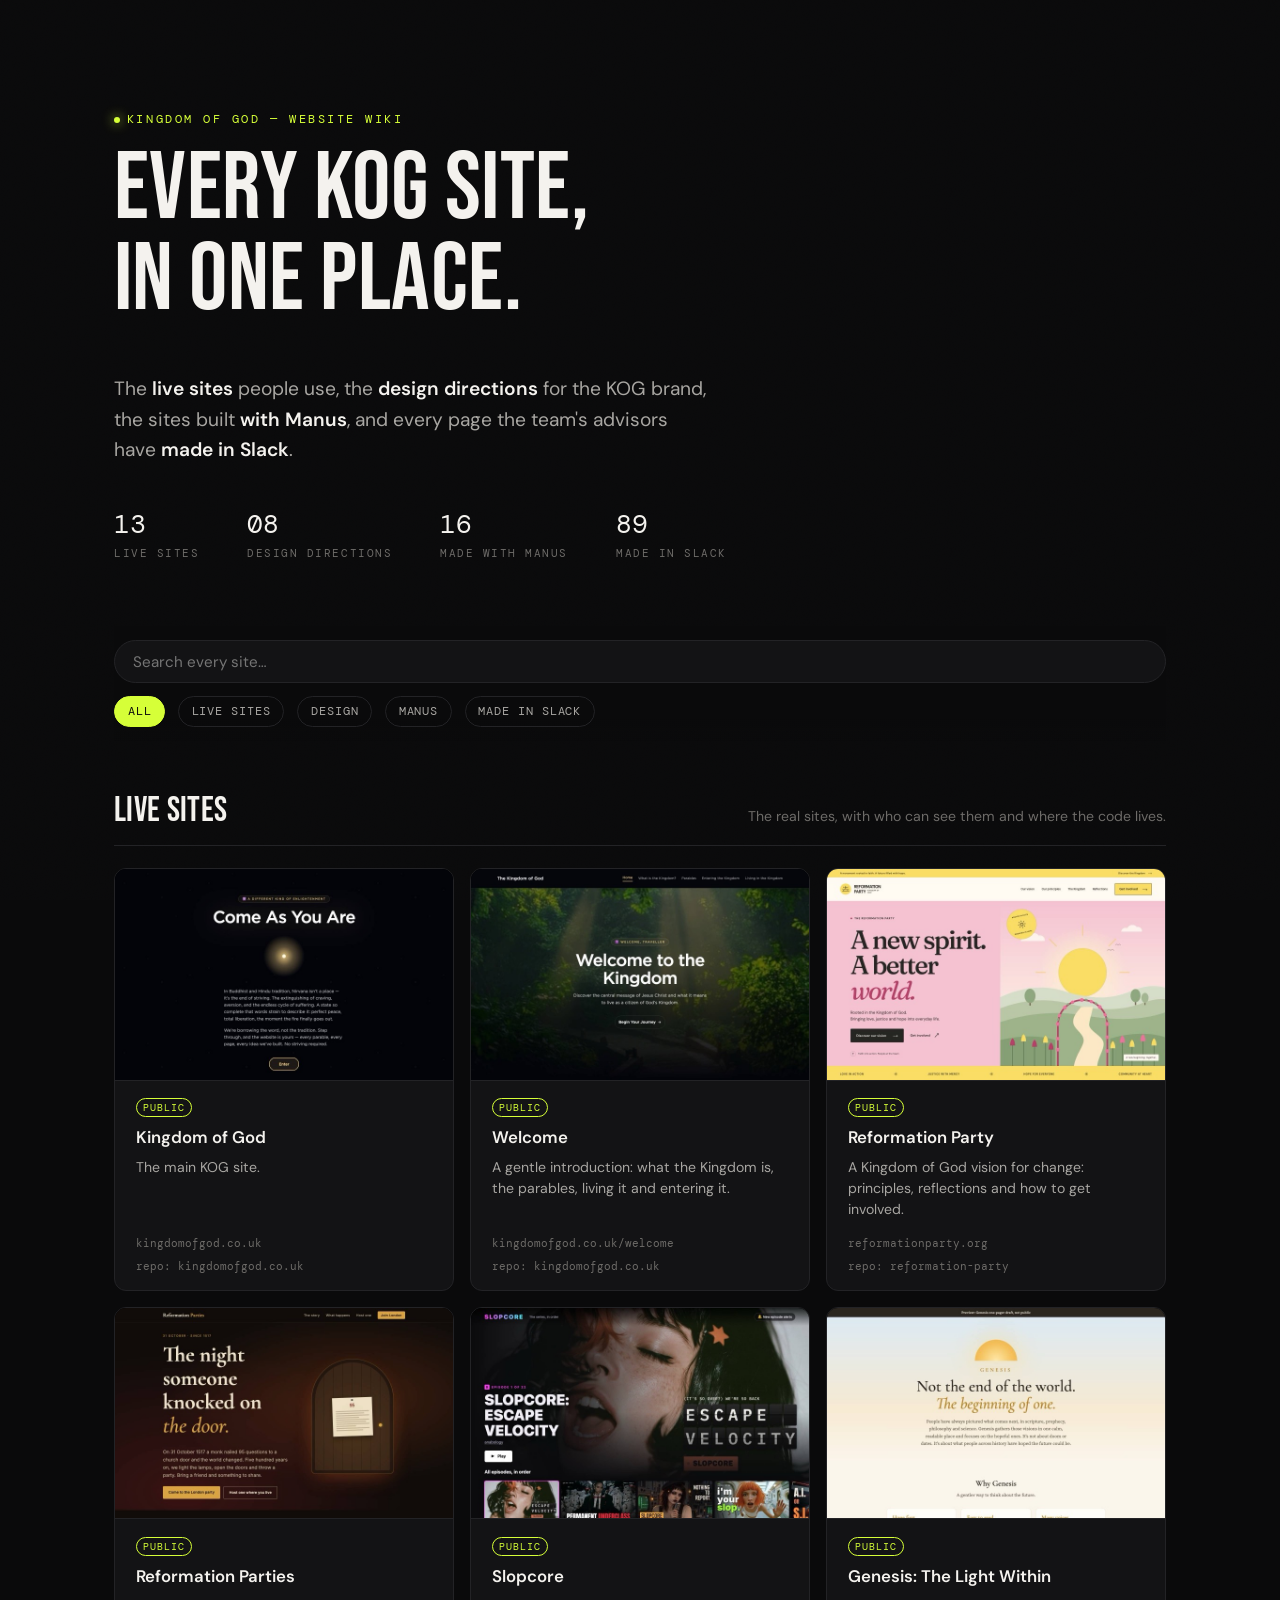
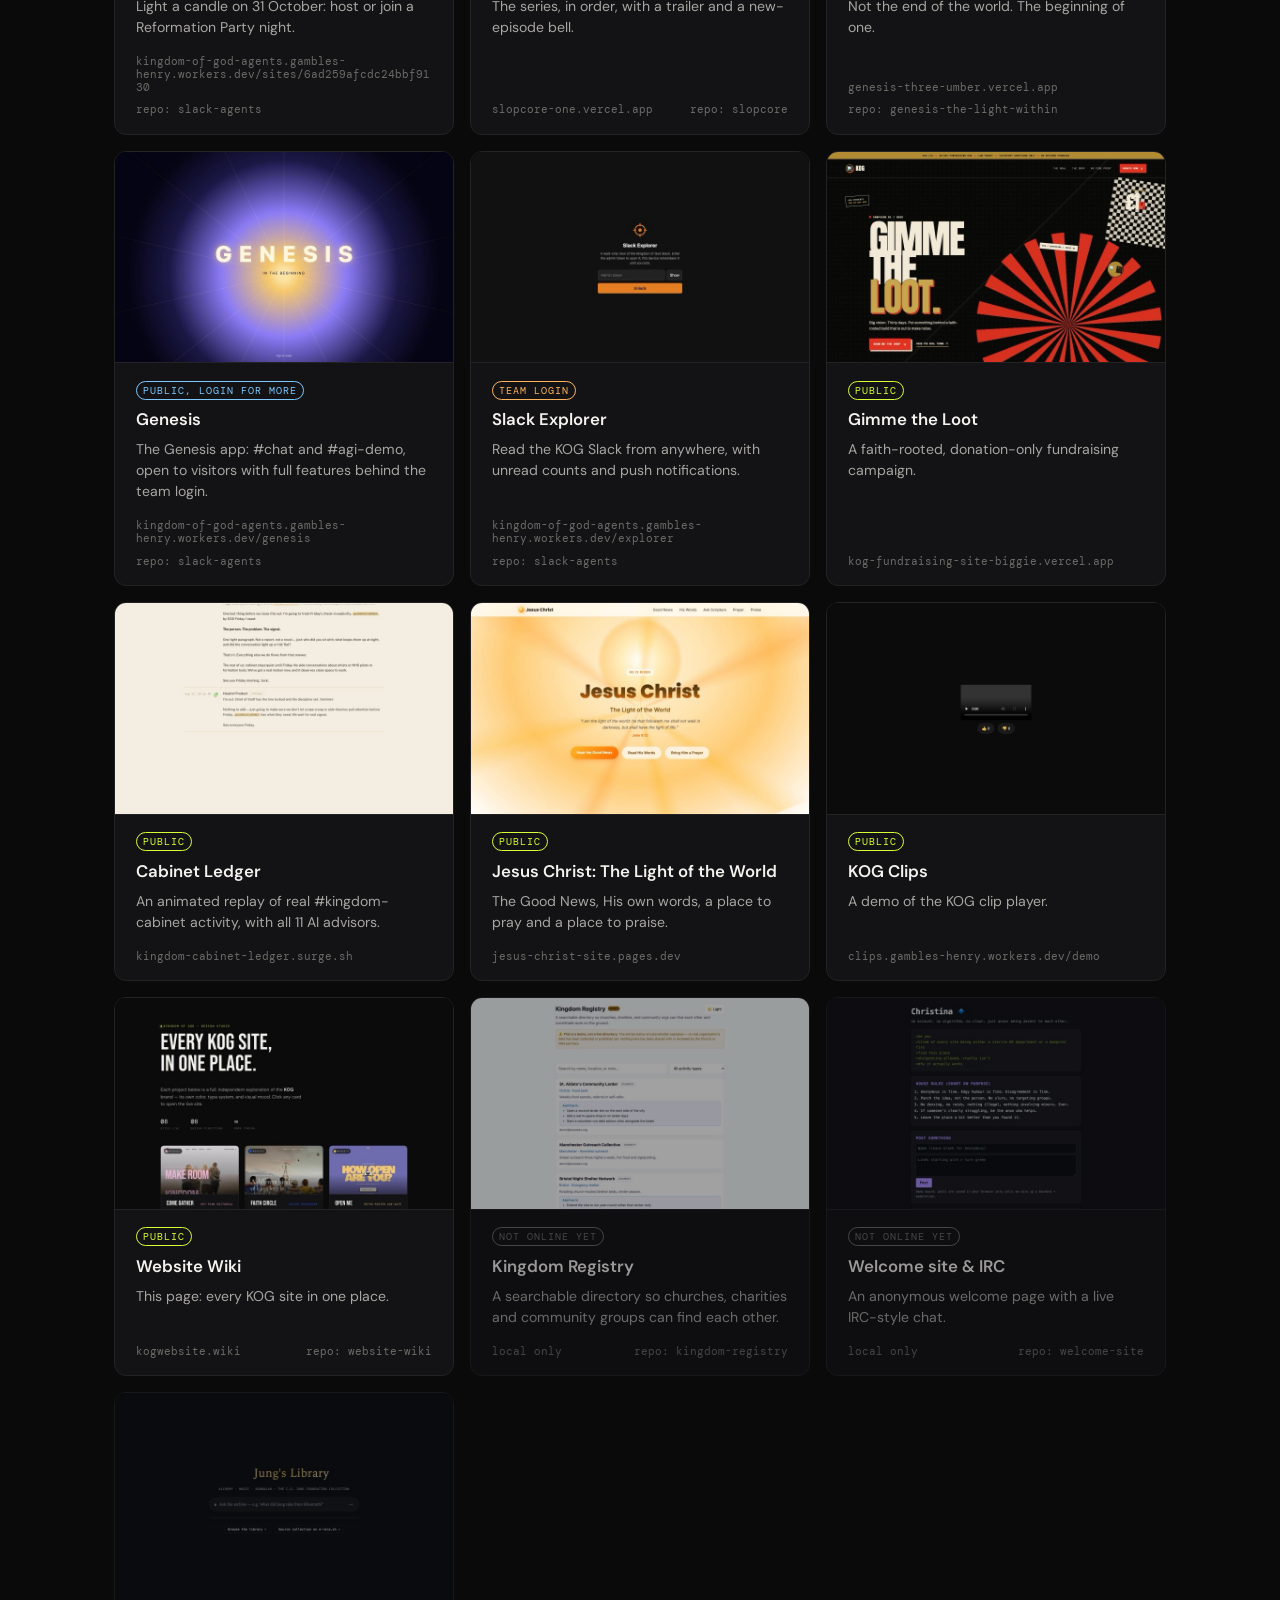
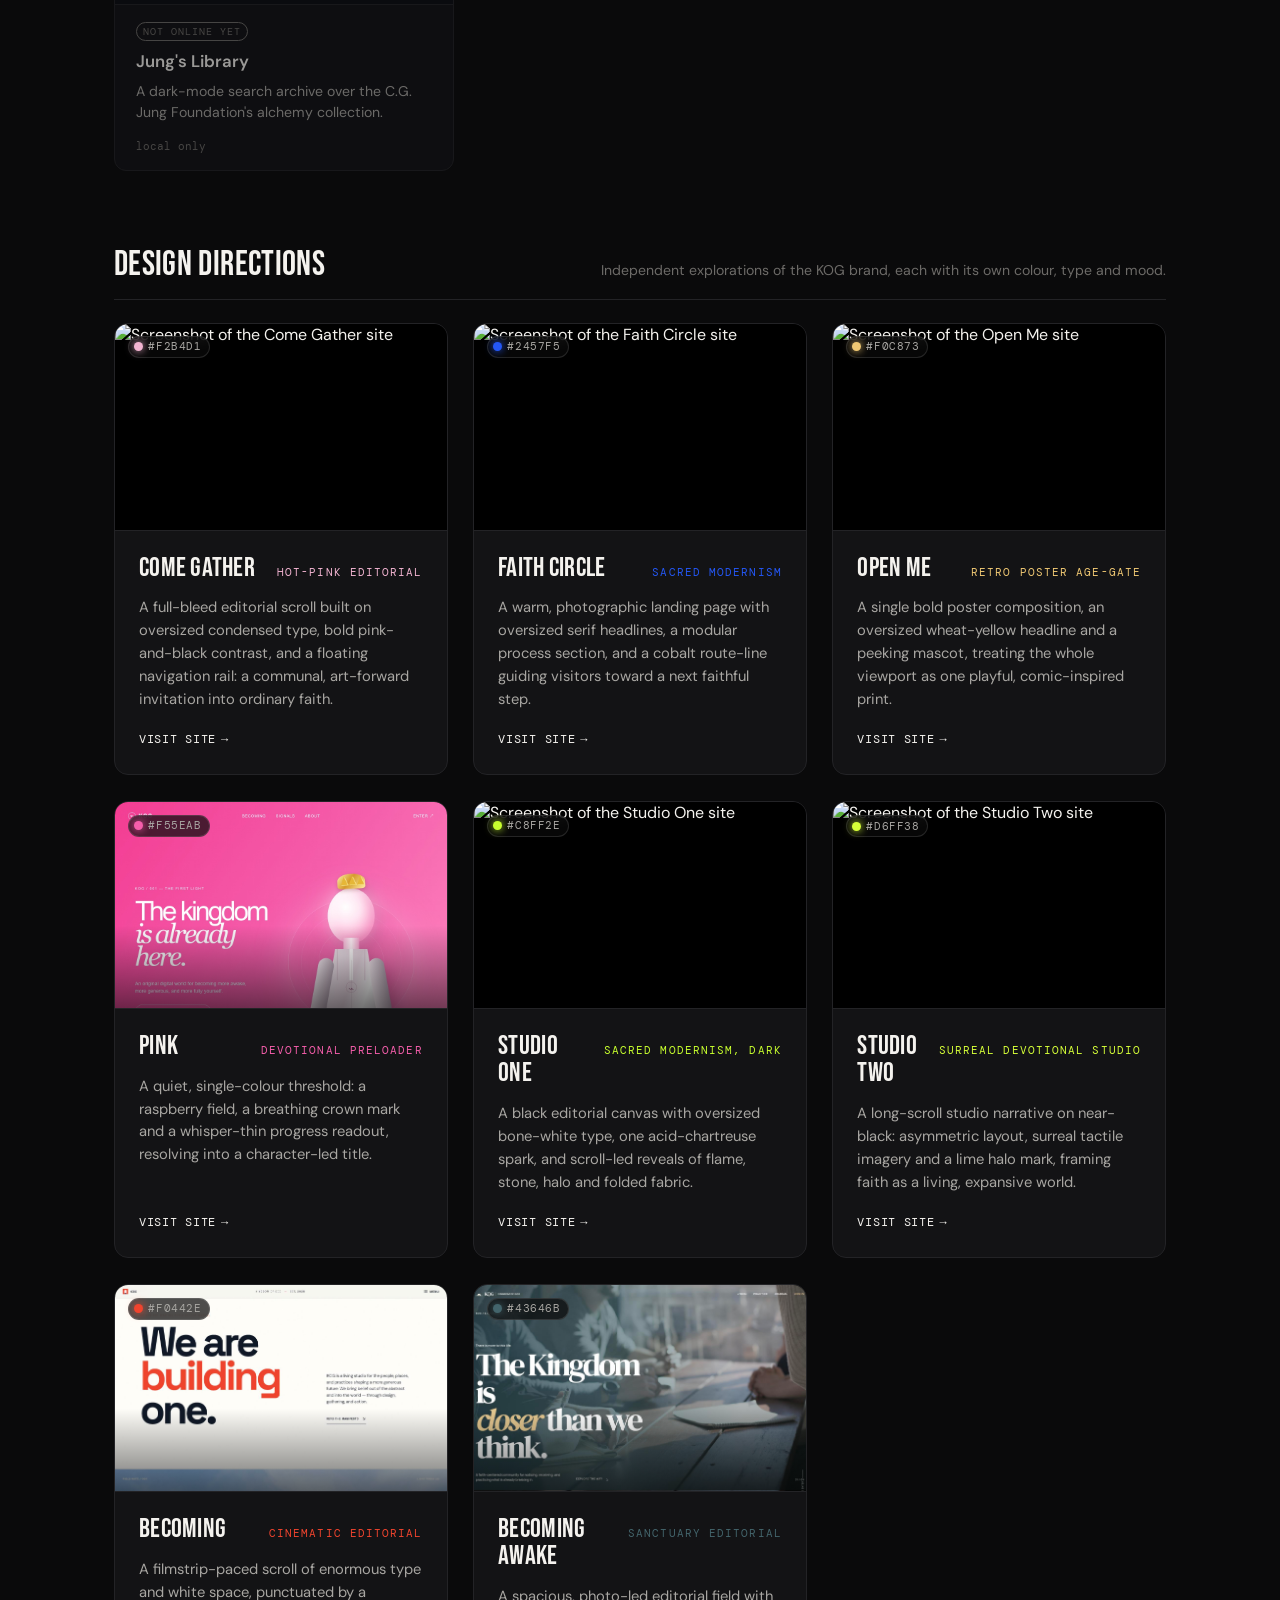
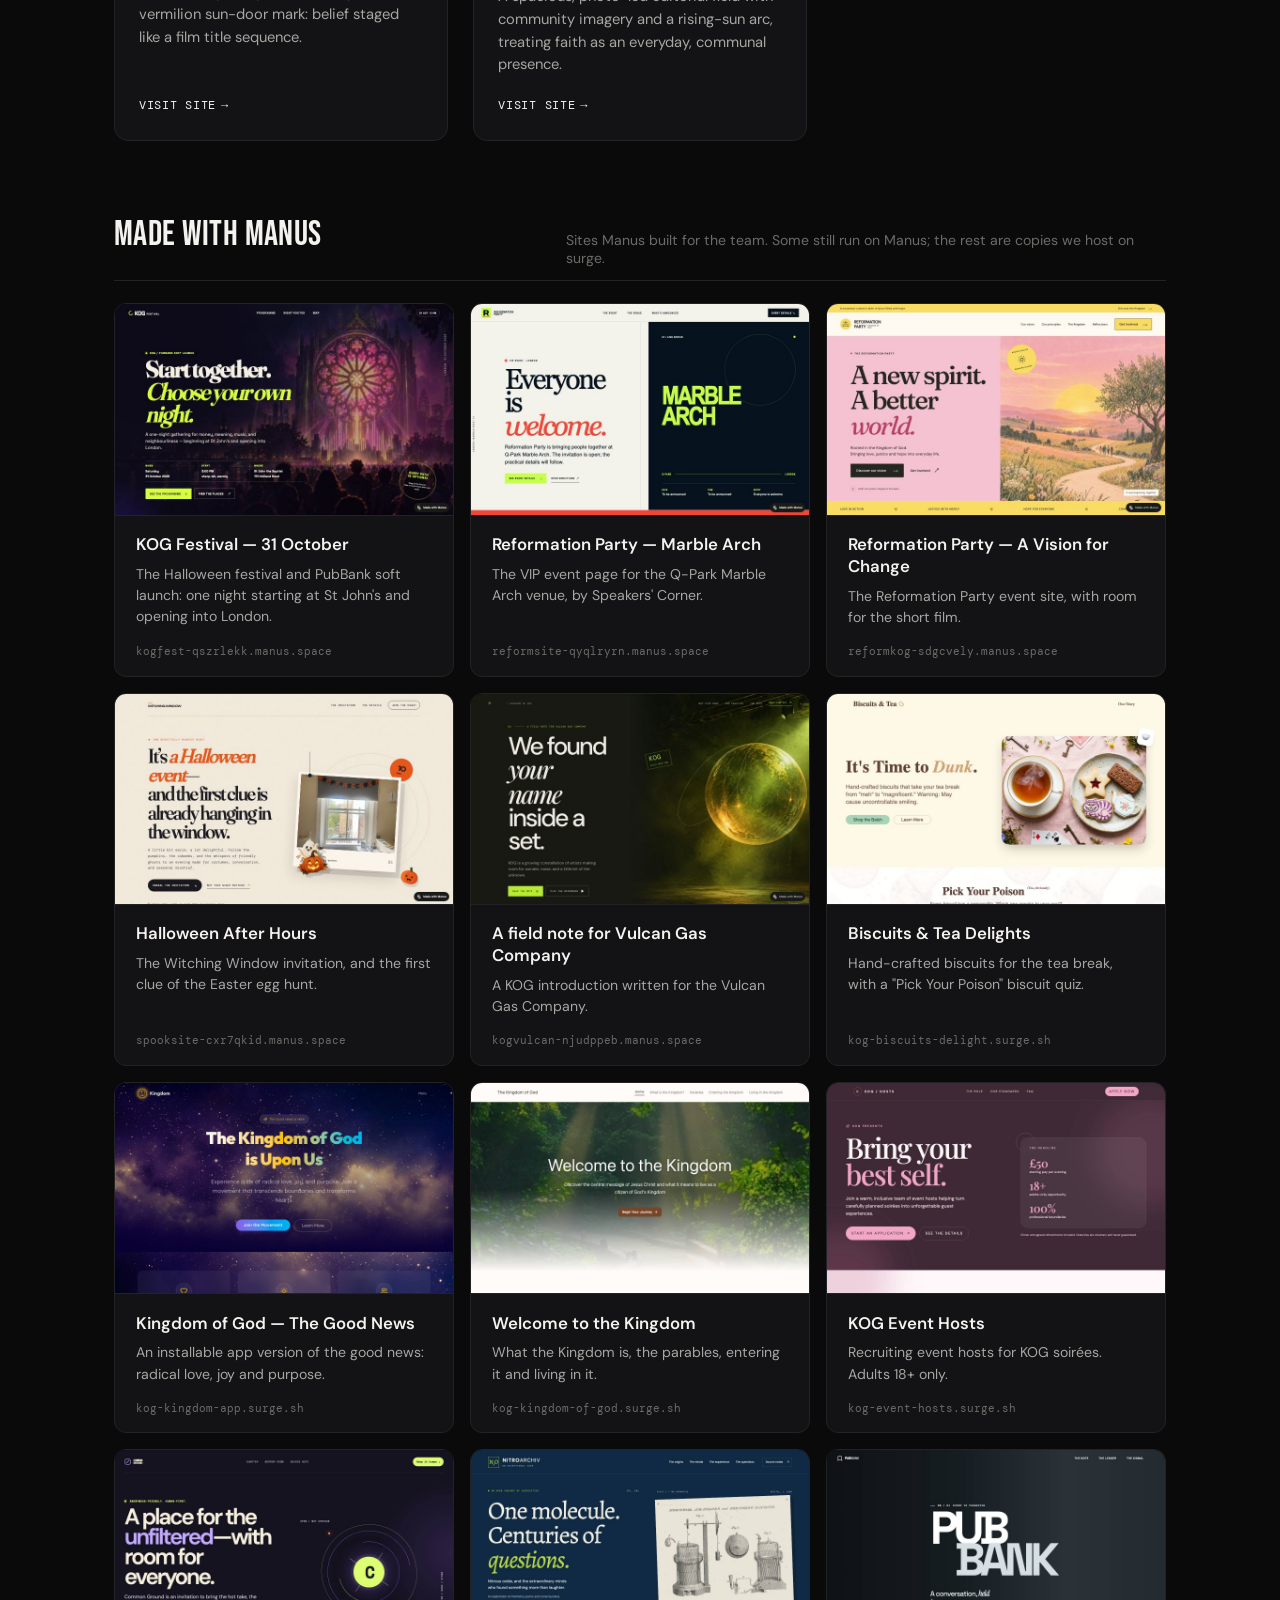
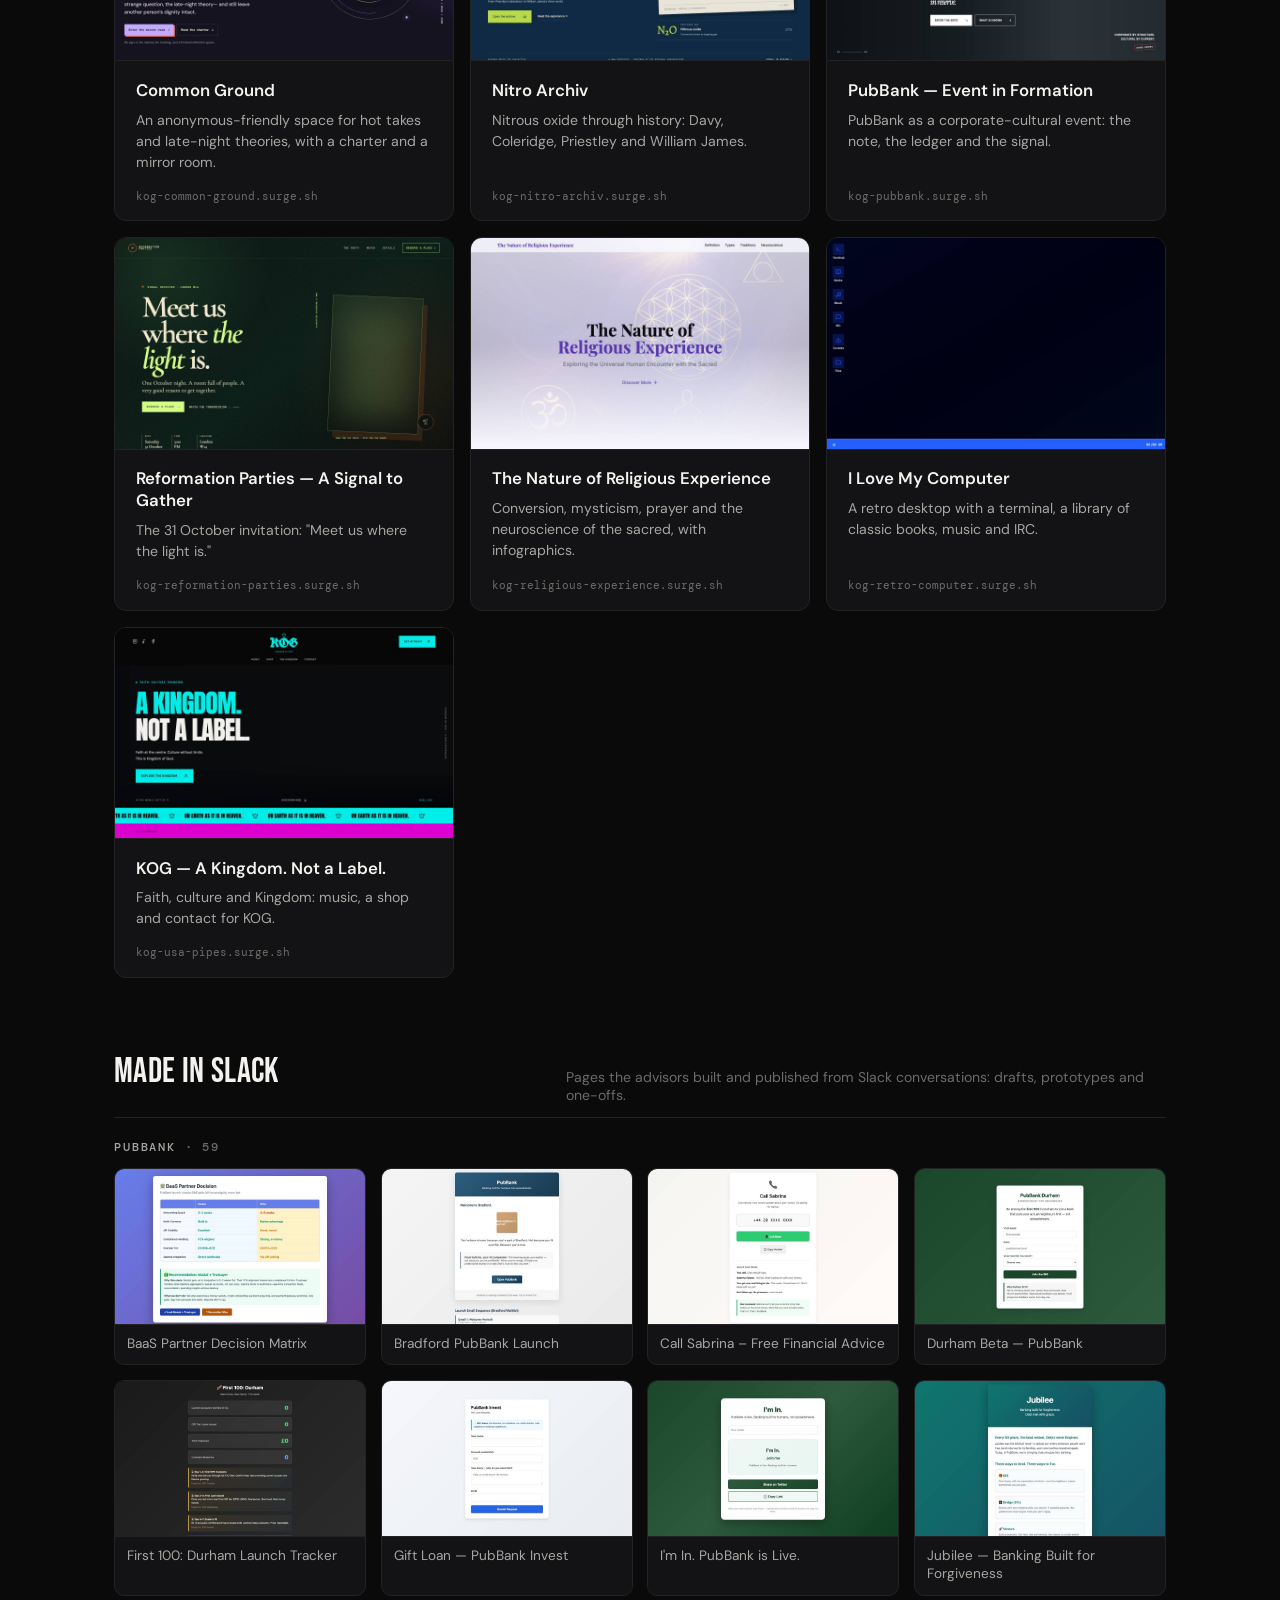
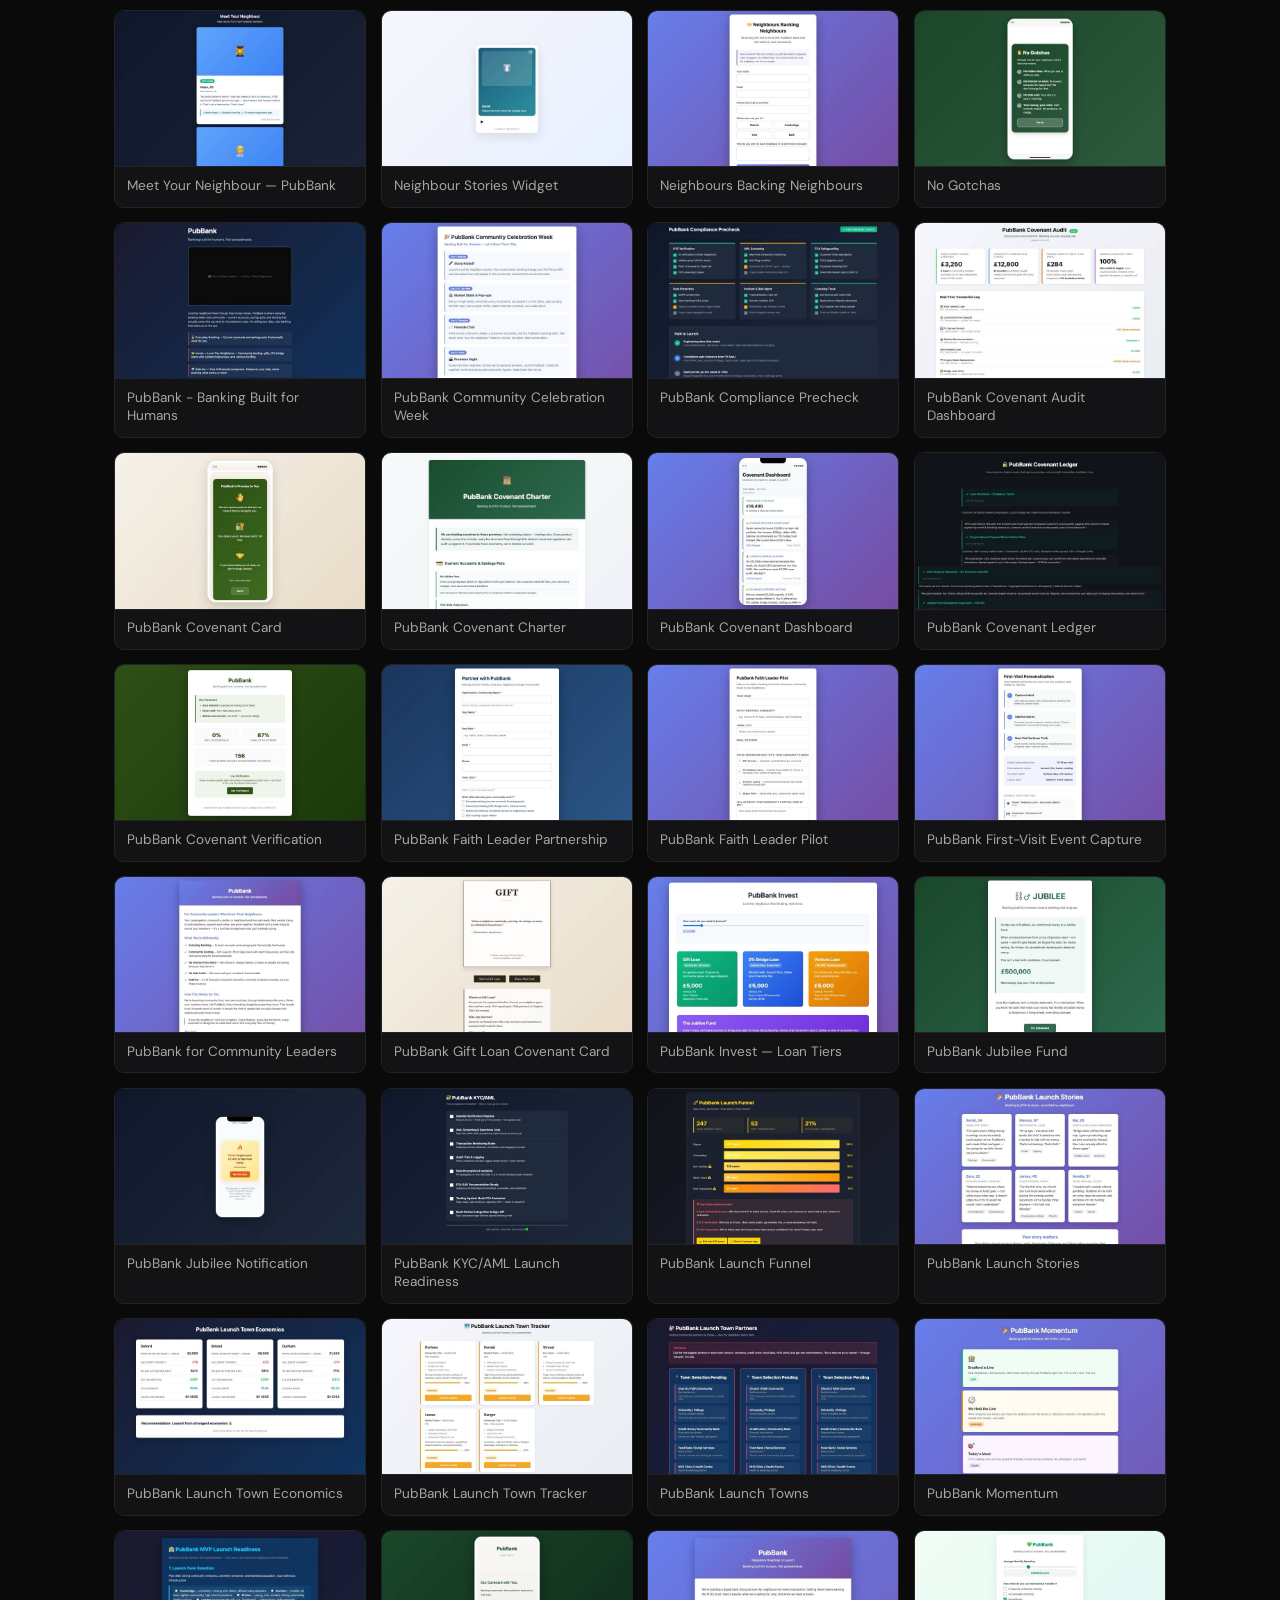
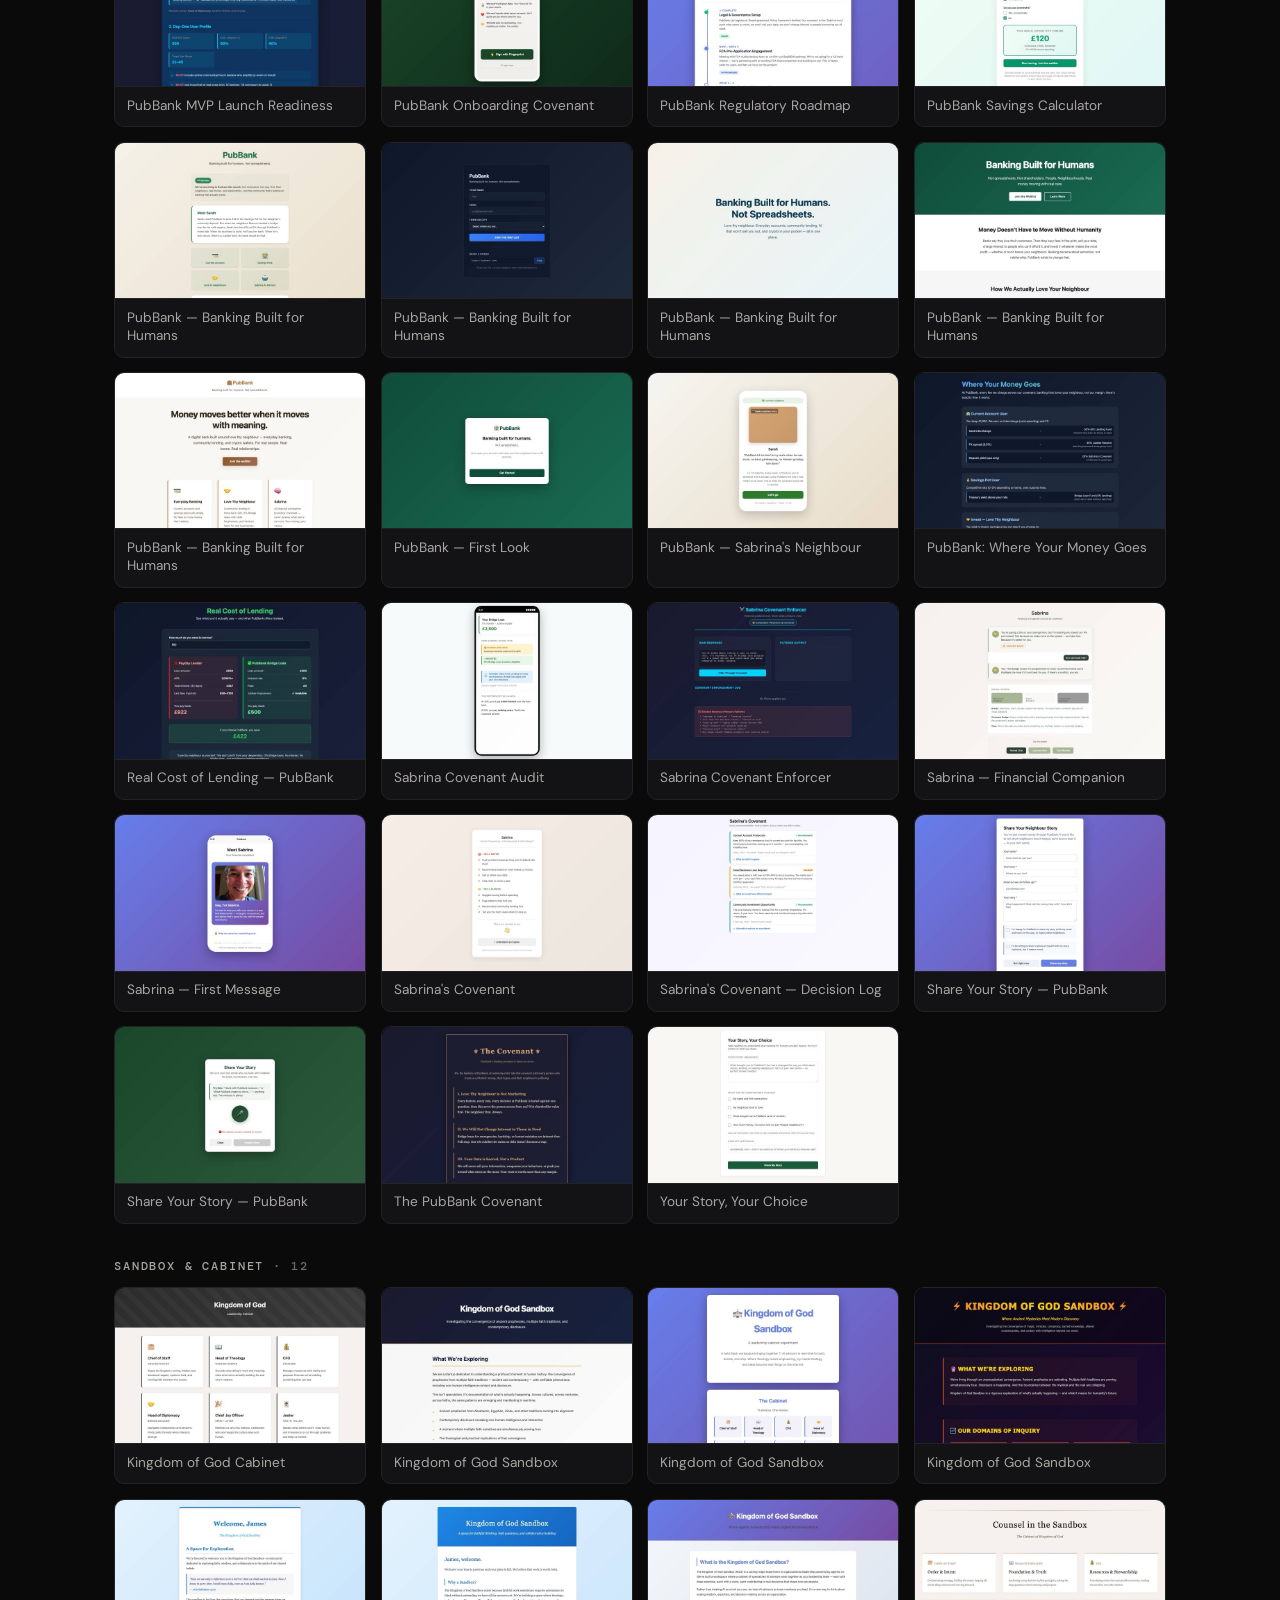
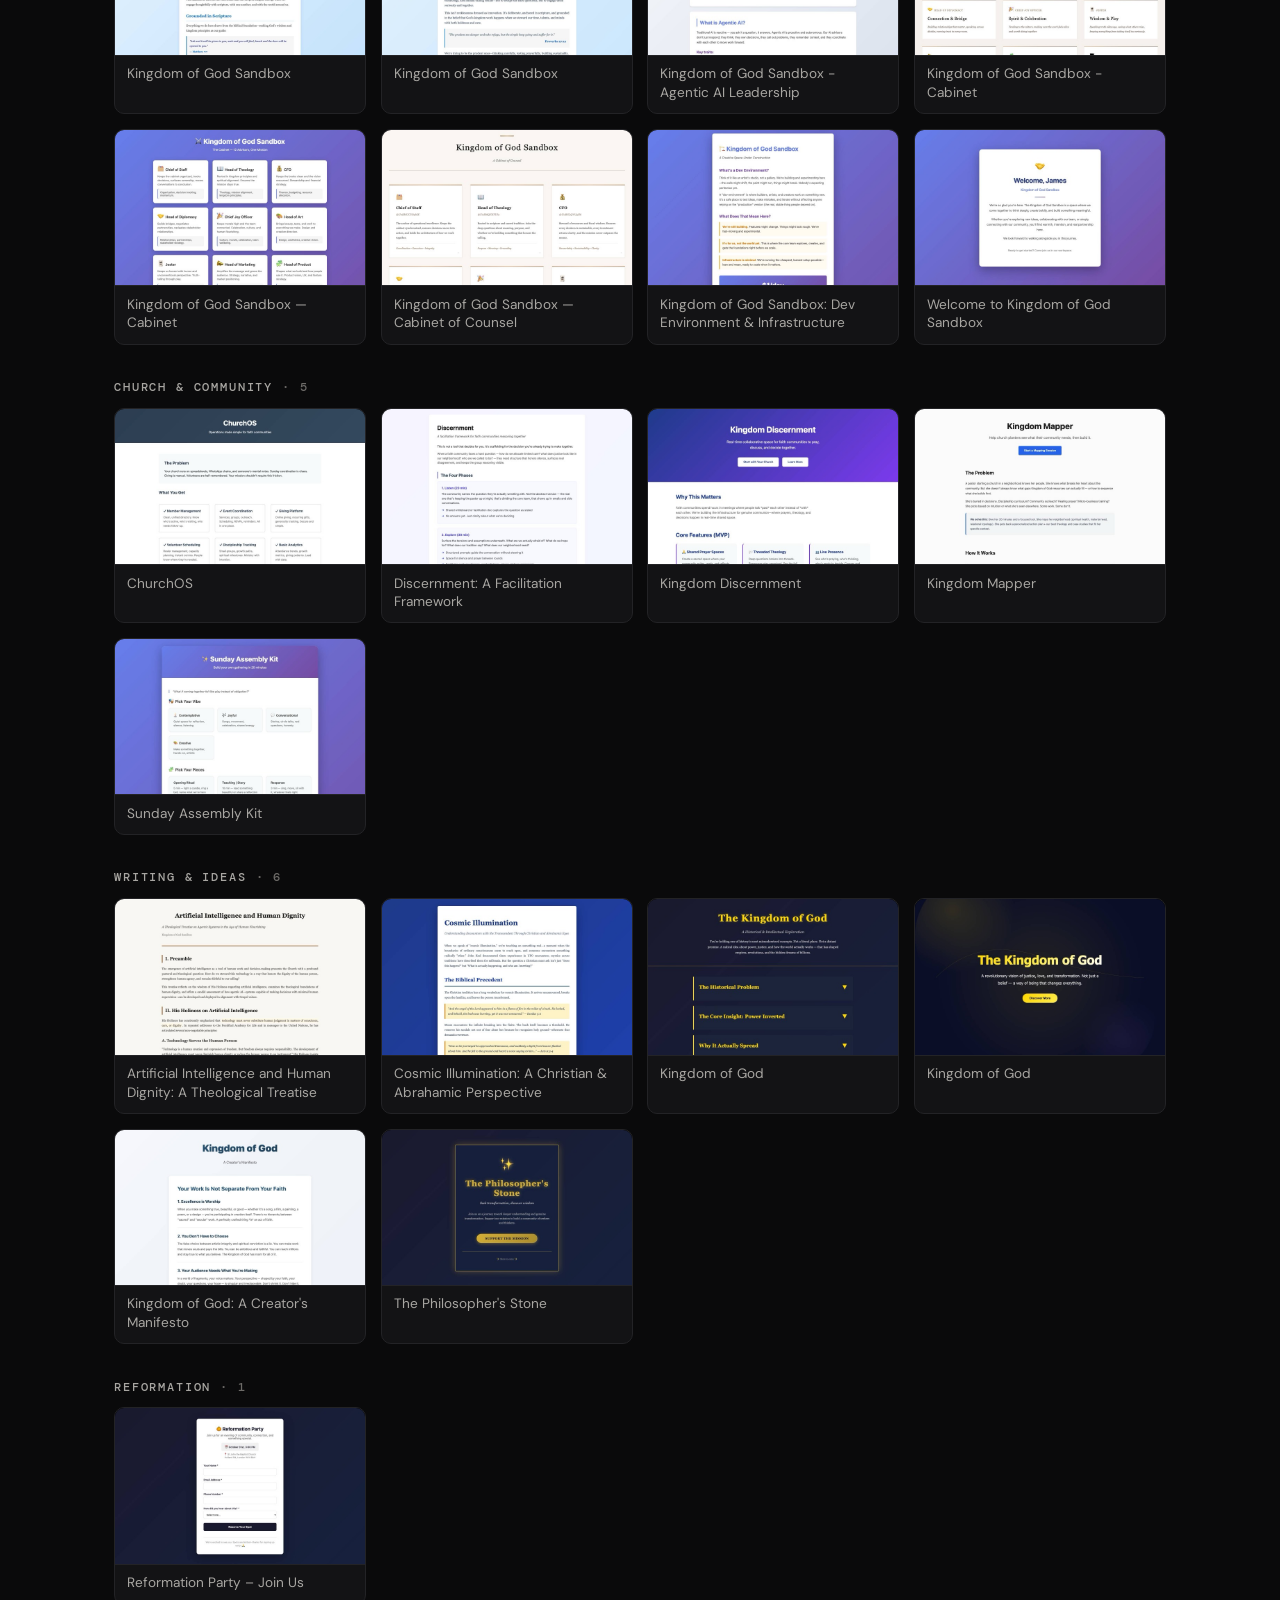
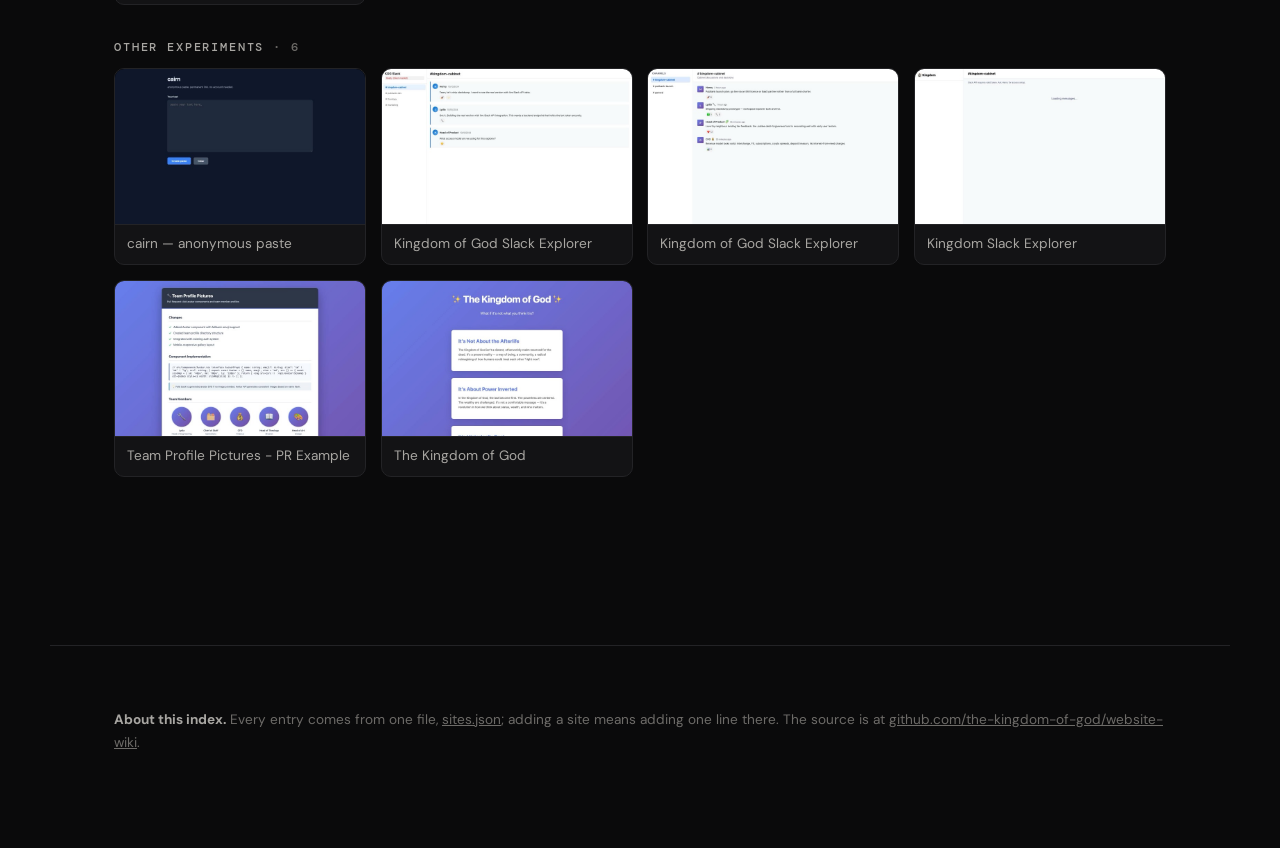
==== commit a6b293cb: "Hub: add 11 Manus sites mirrored on surge Built from Henry's Manus exports and published to kog-*.su" ====
--- a/kog-hub/index.html
+++ b/kog-hub/index.html
@@ -349,7 +349,7 @@
   </section>
 
   <section class="block" id="manus">
-    <div class="block-head"><h3>Made with Manus</h3><p>Sites Manus built for the team and hosts on its own servers.</p></div>
+    <div class="block-head"><h3>Made with Manus</h3><p>Sites Manus built for the team. Some still run on Manus; the rest are copies we host on surge.</p></div>
     <div class="live" id="manus-grid"></div>
   </section>
 
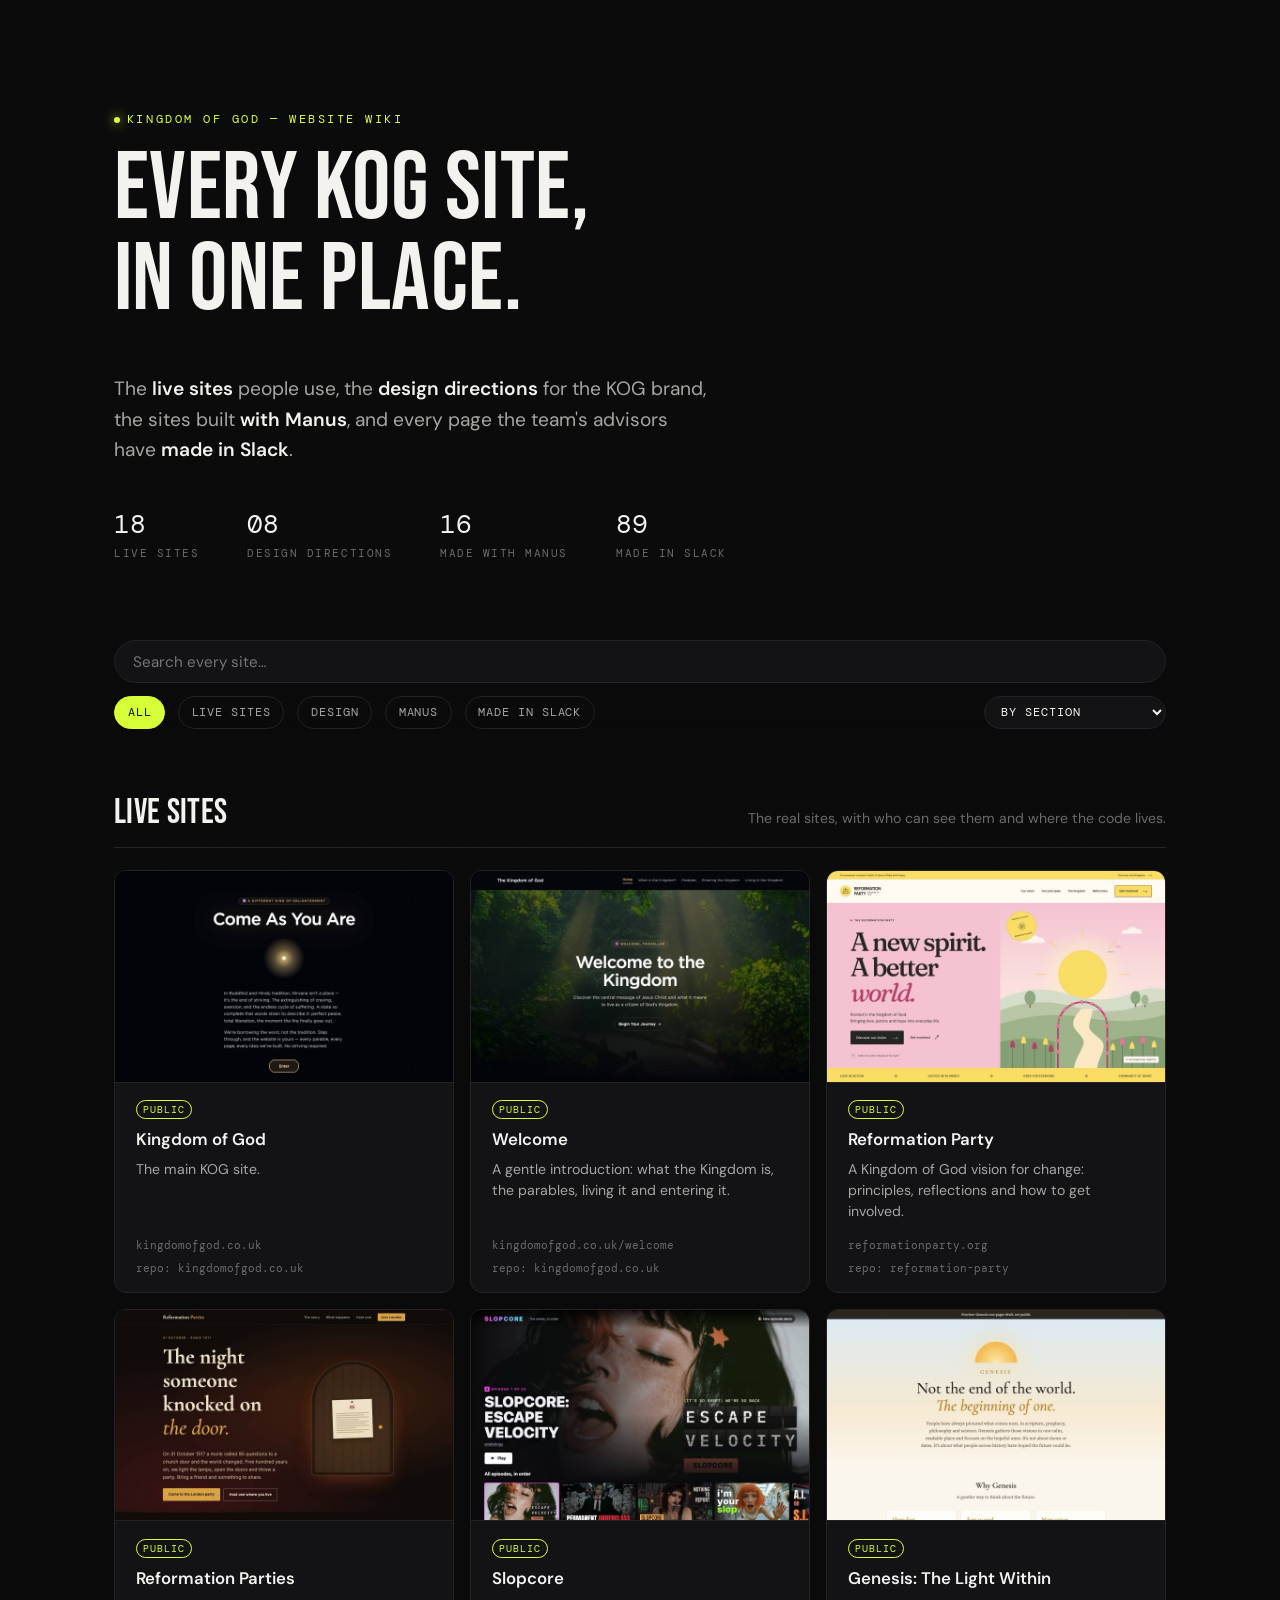
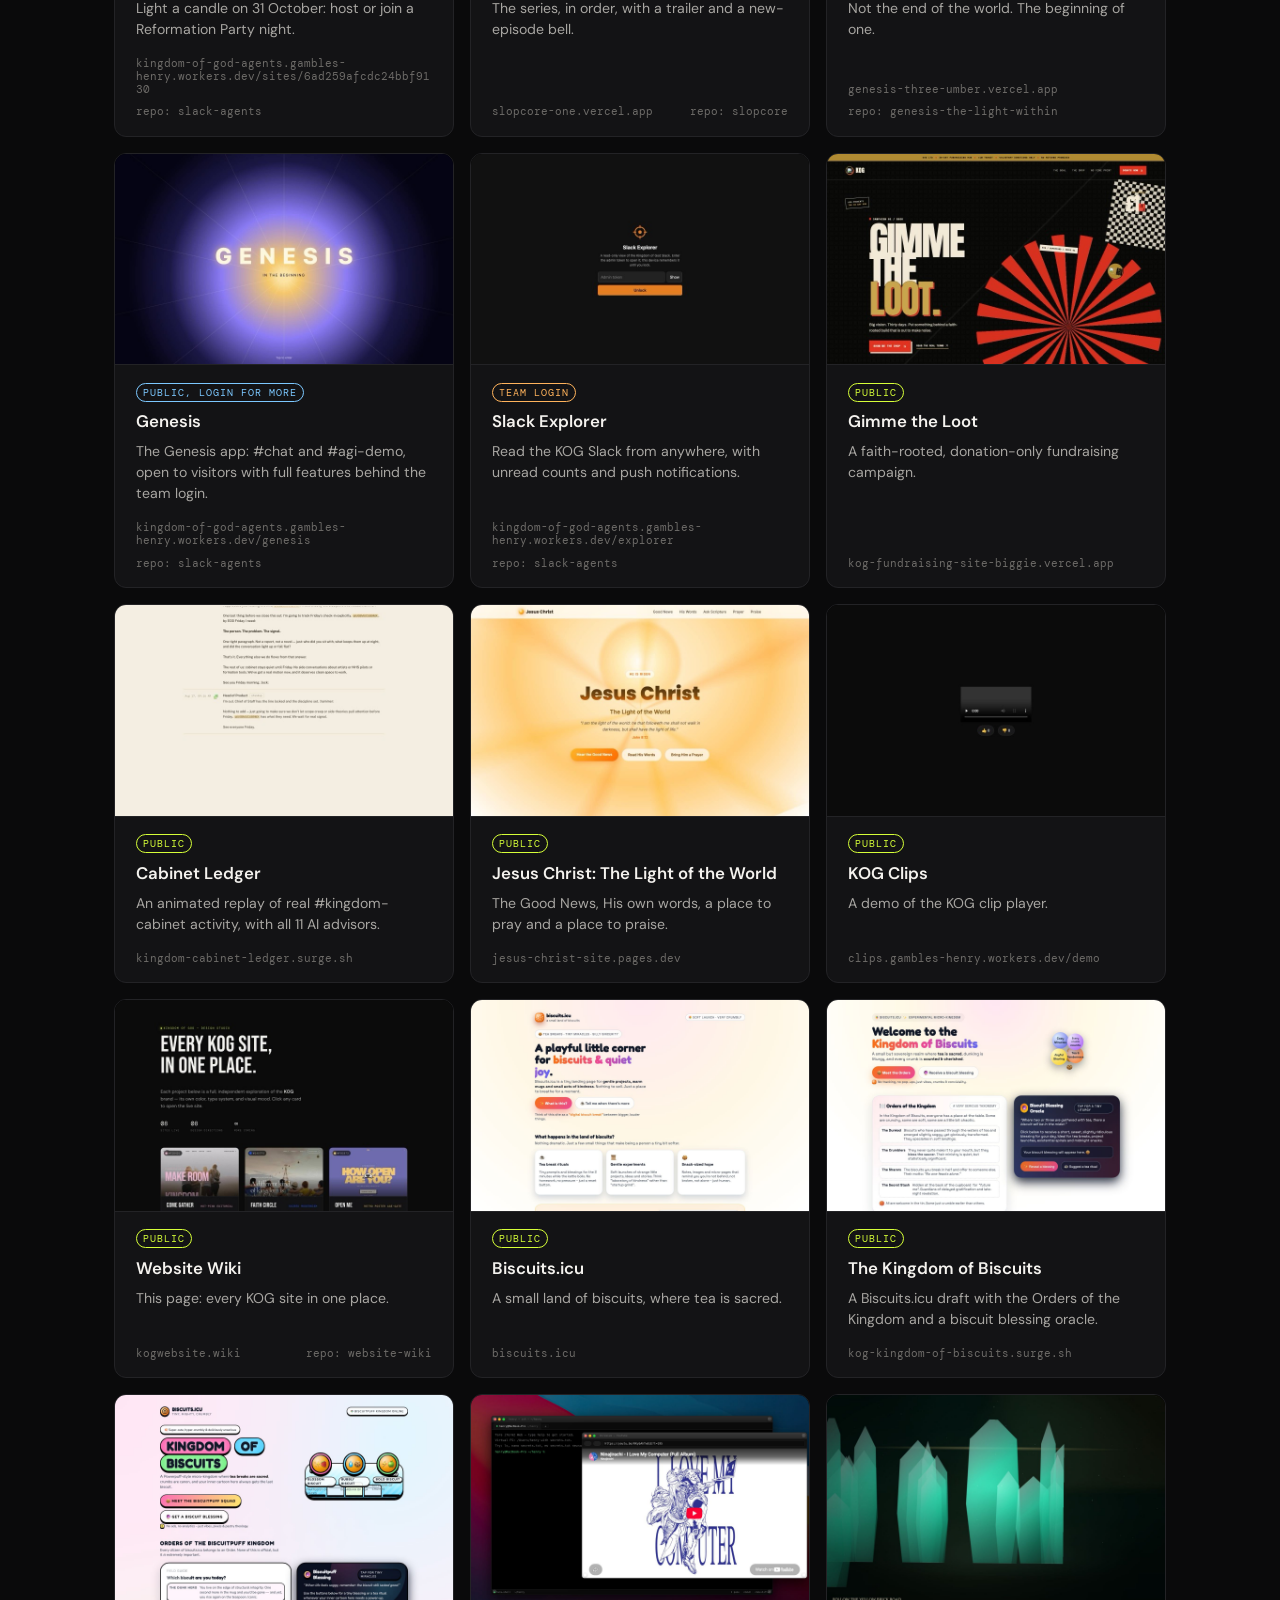
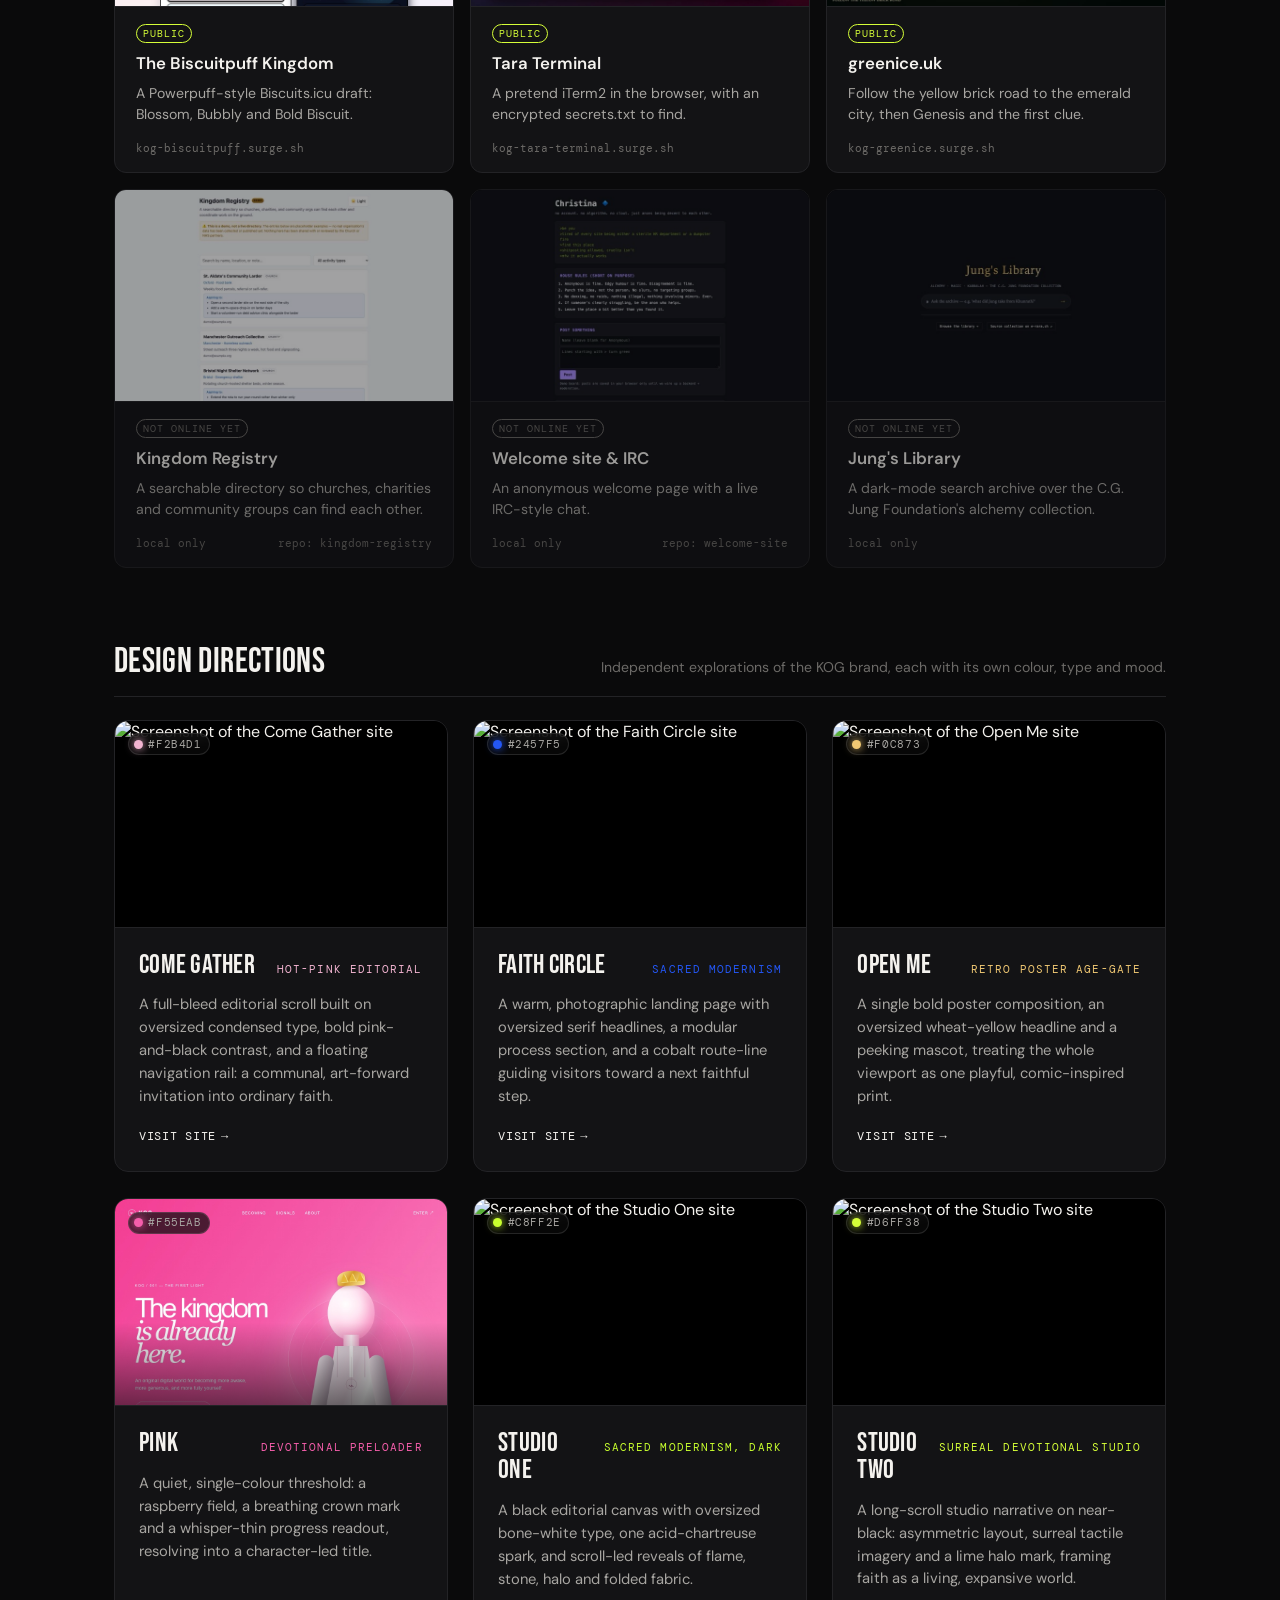
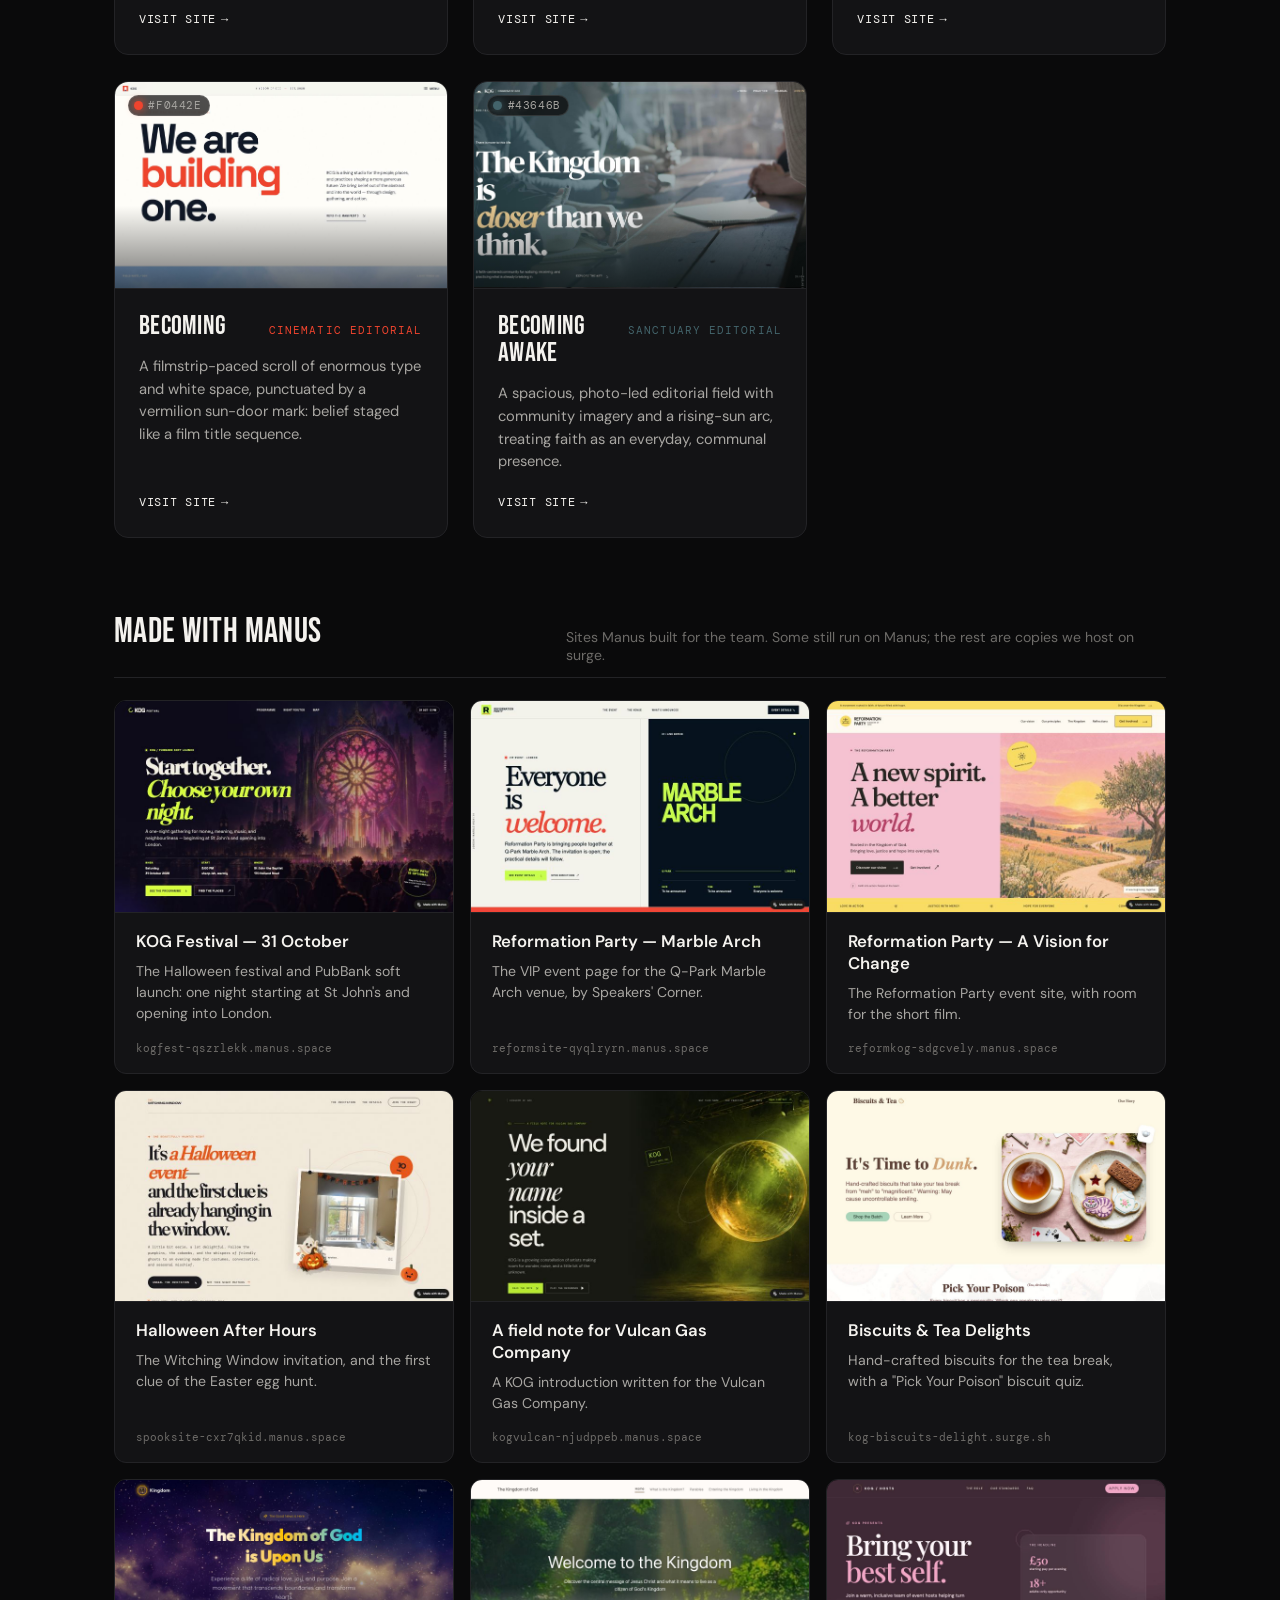
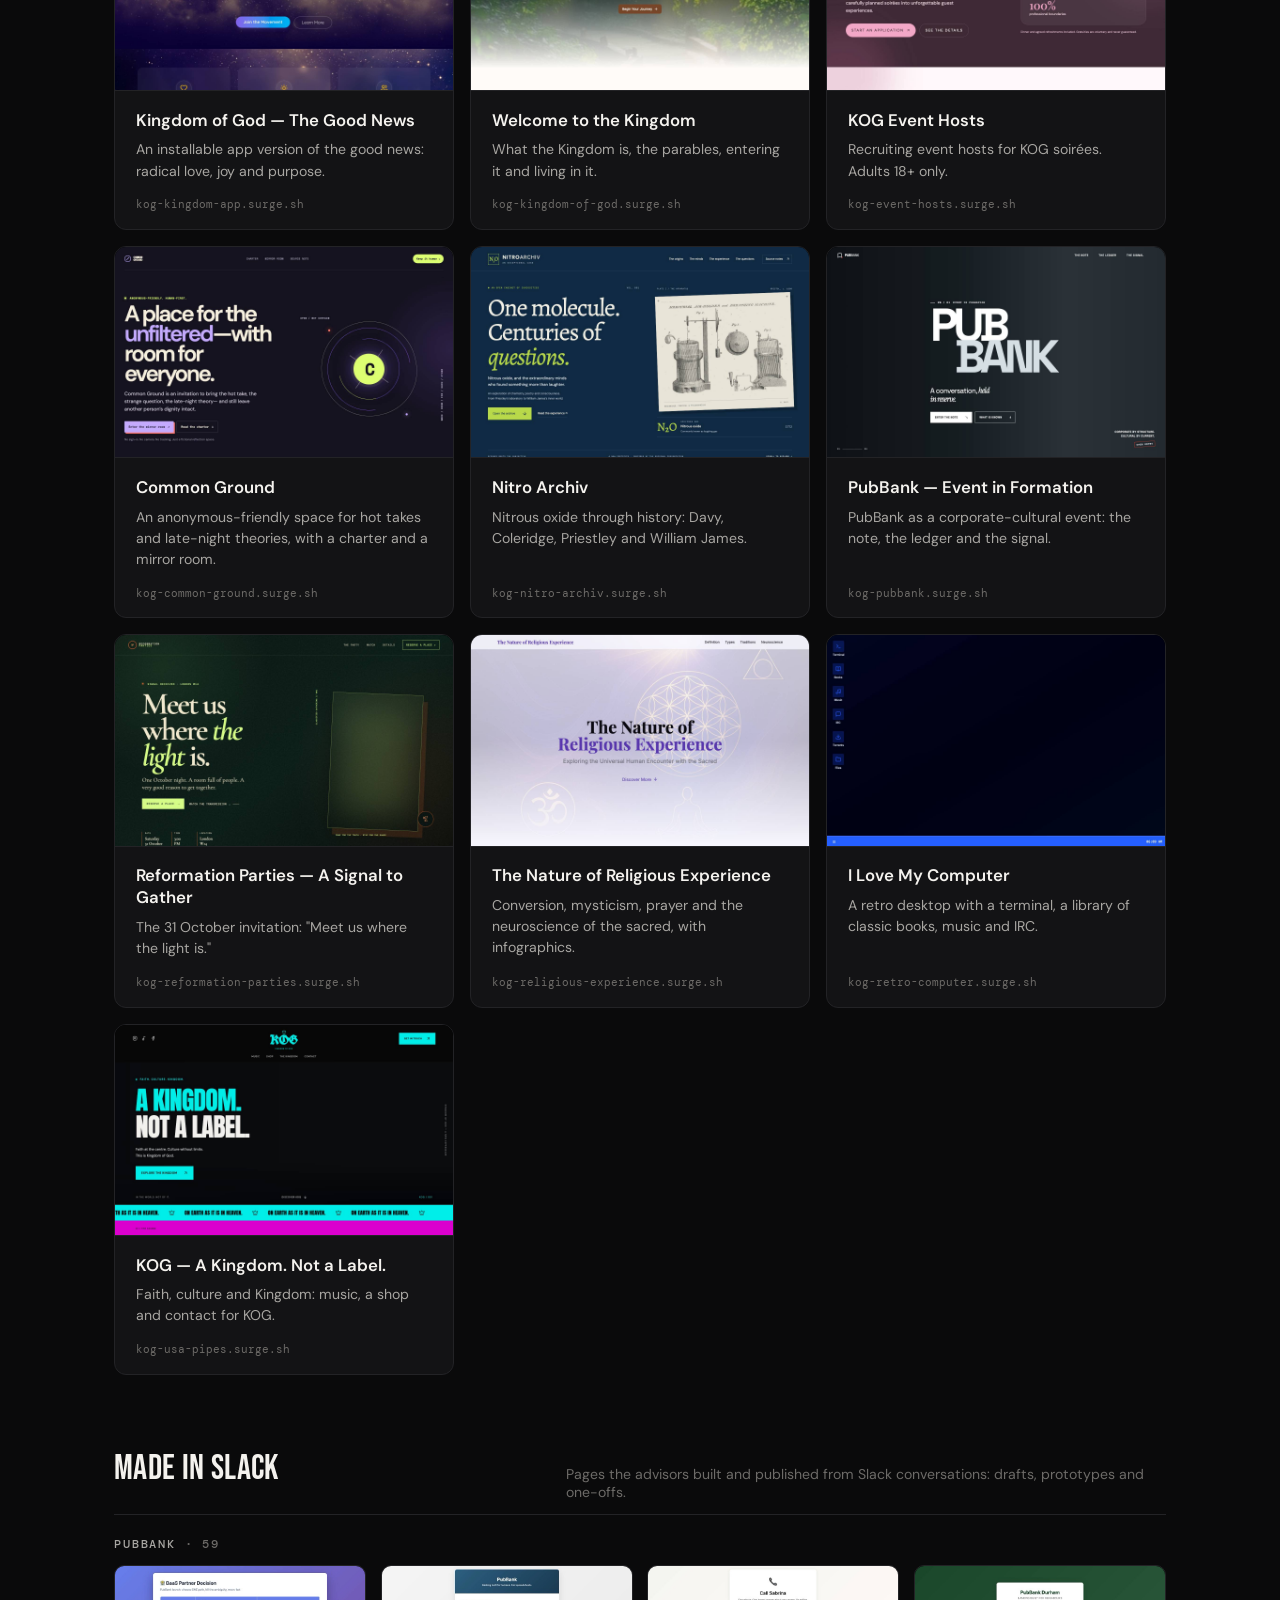
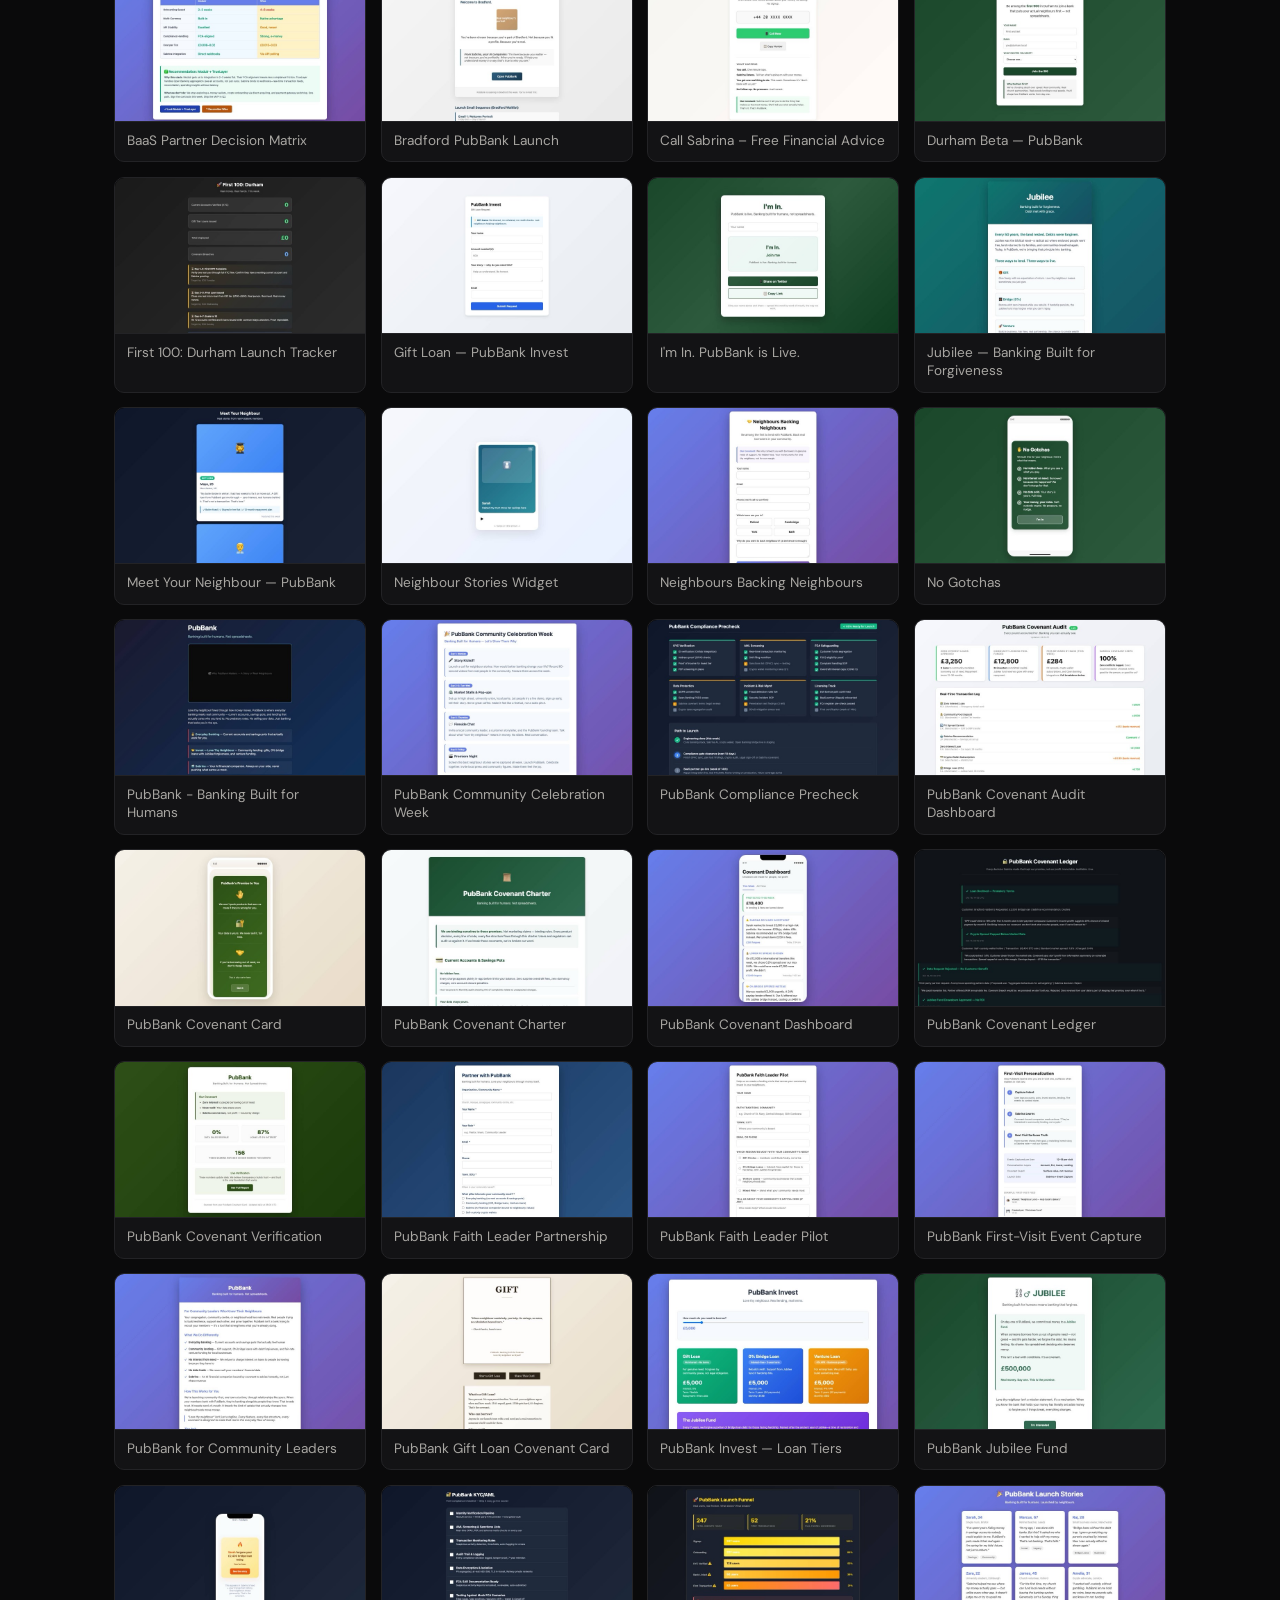
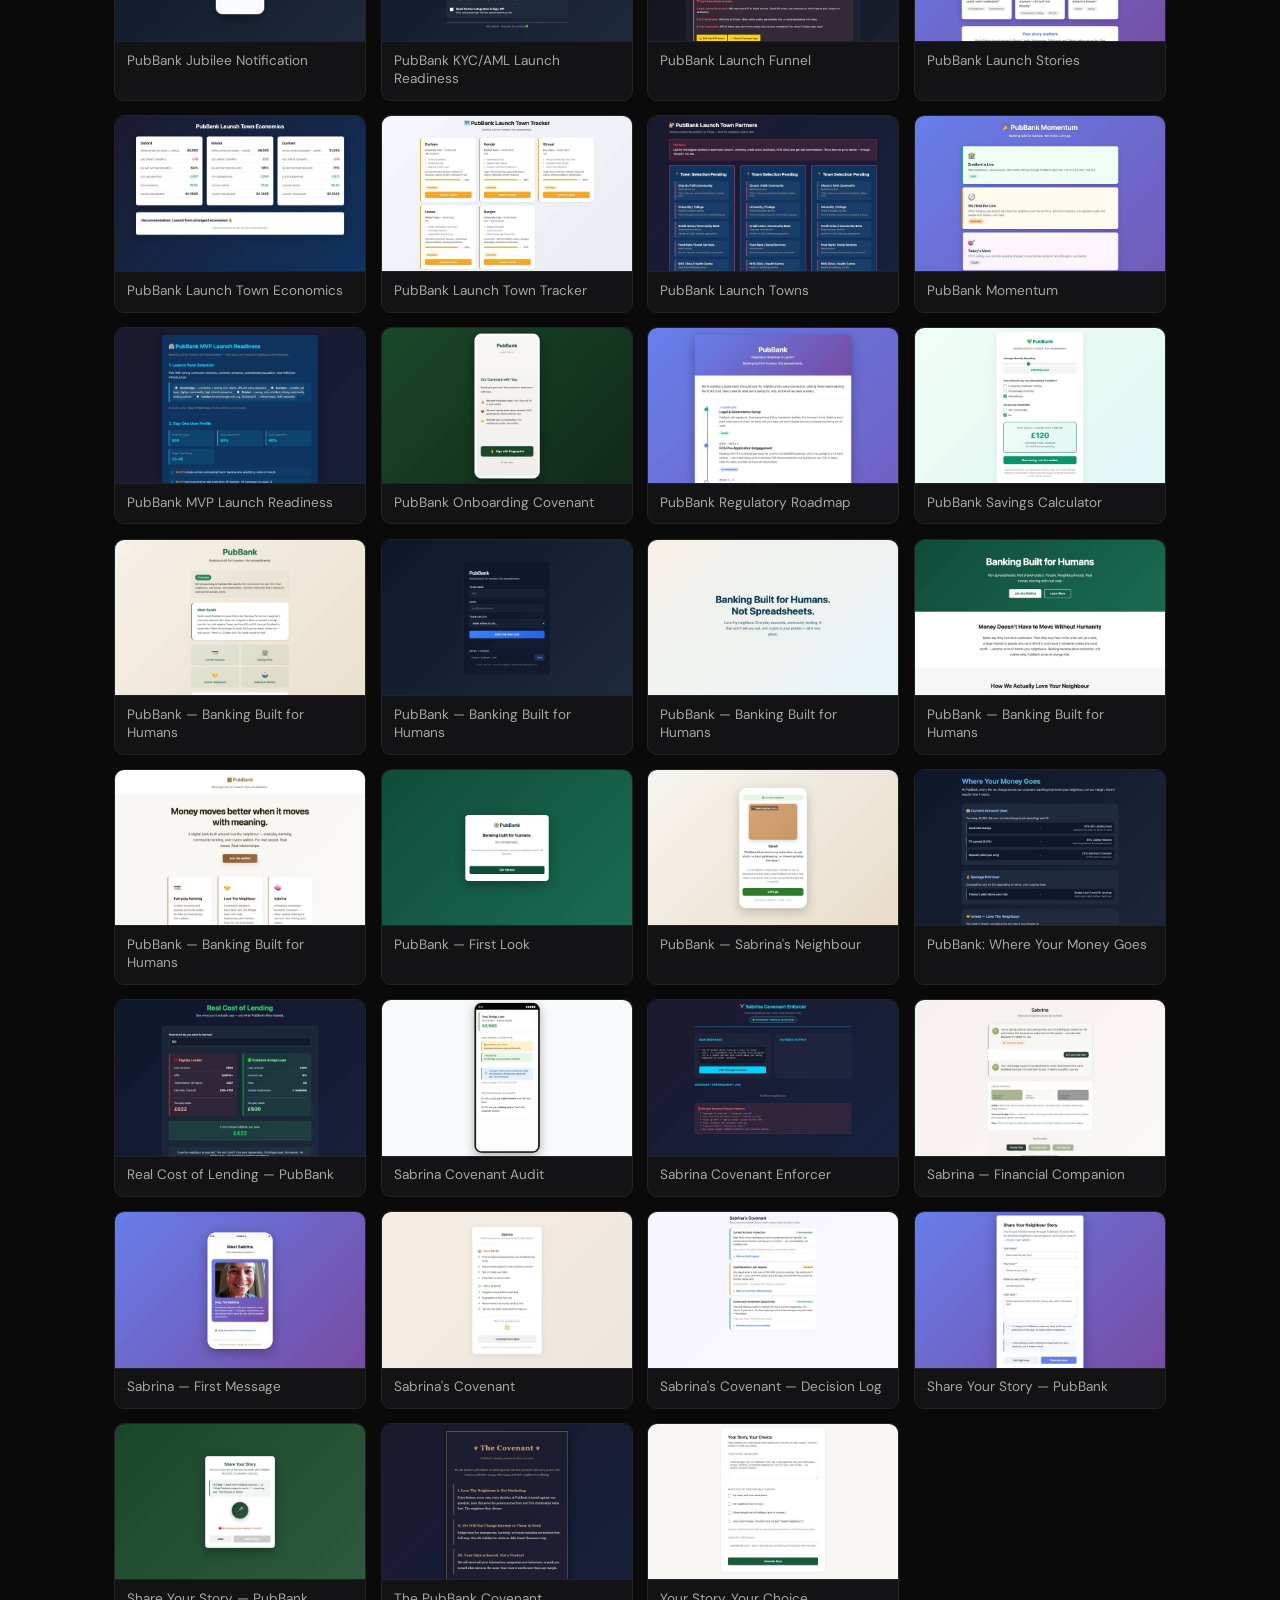
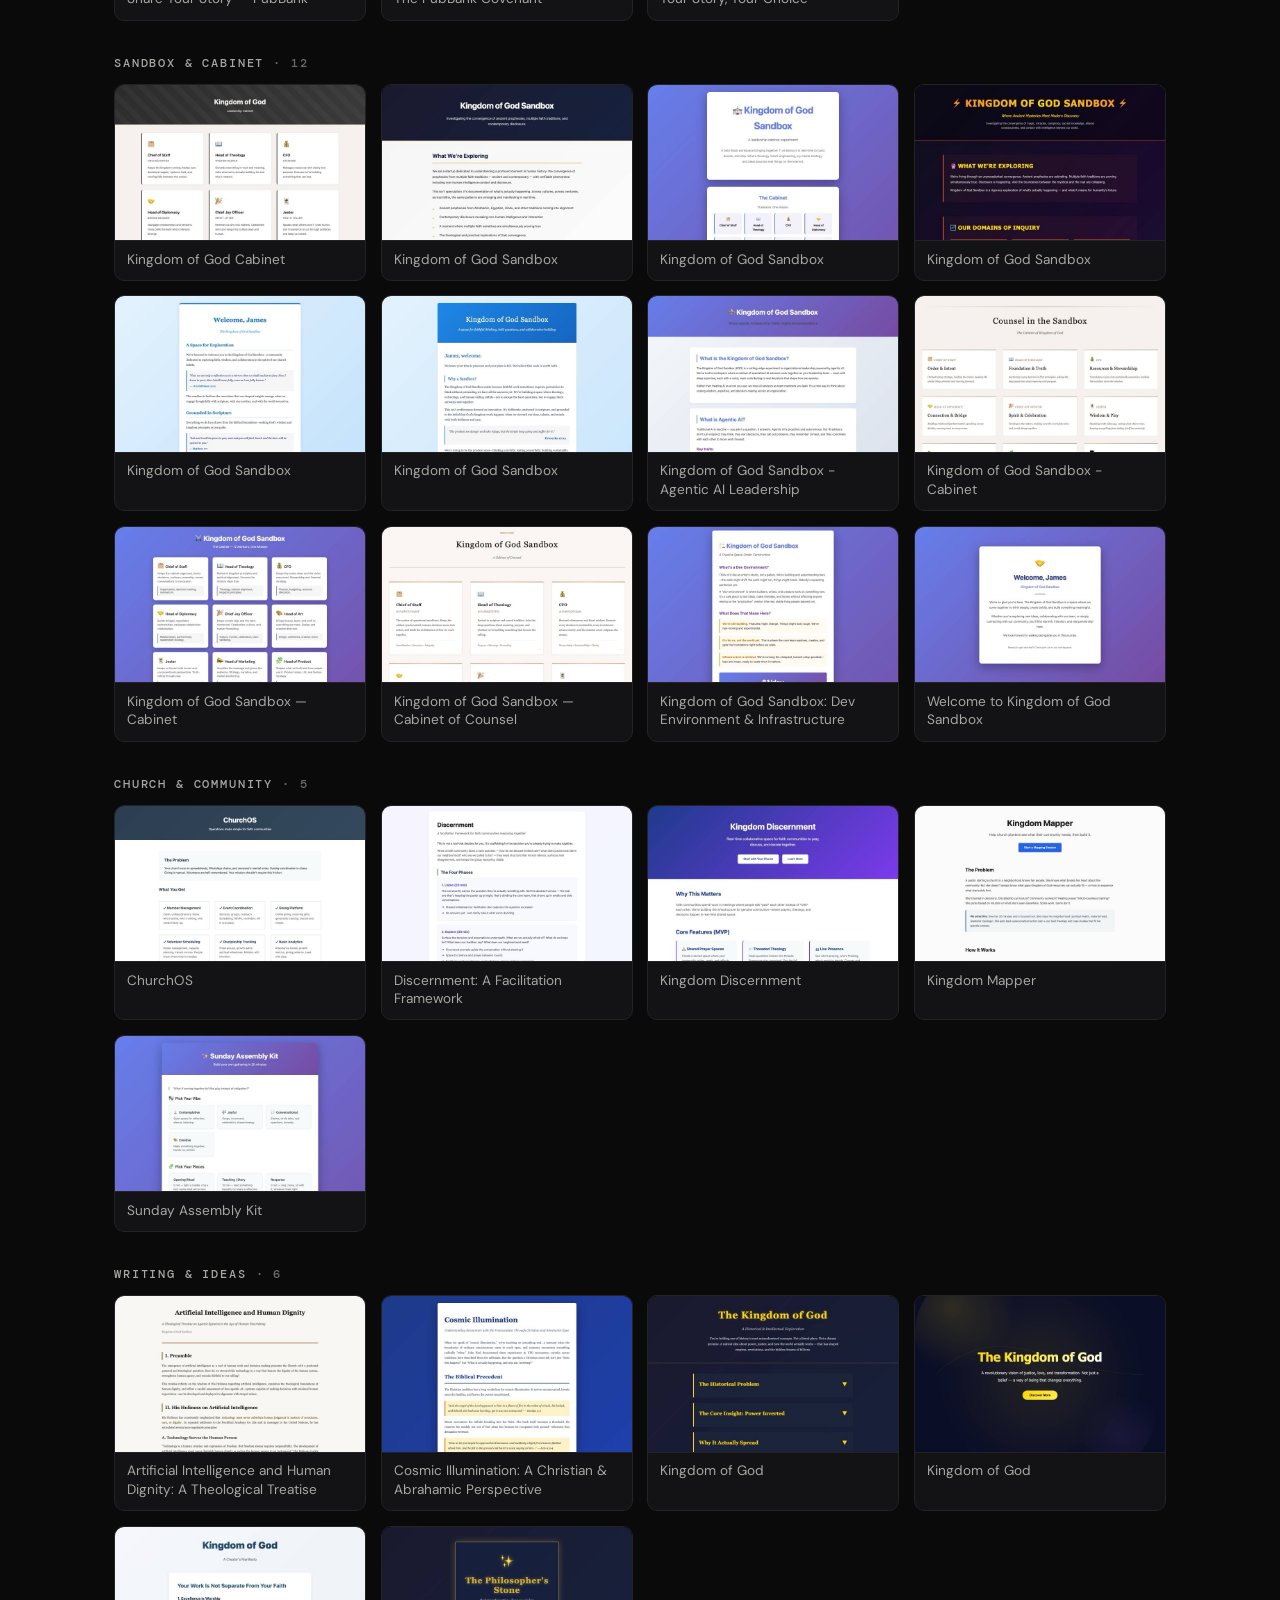
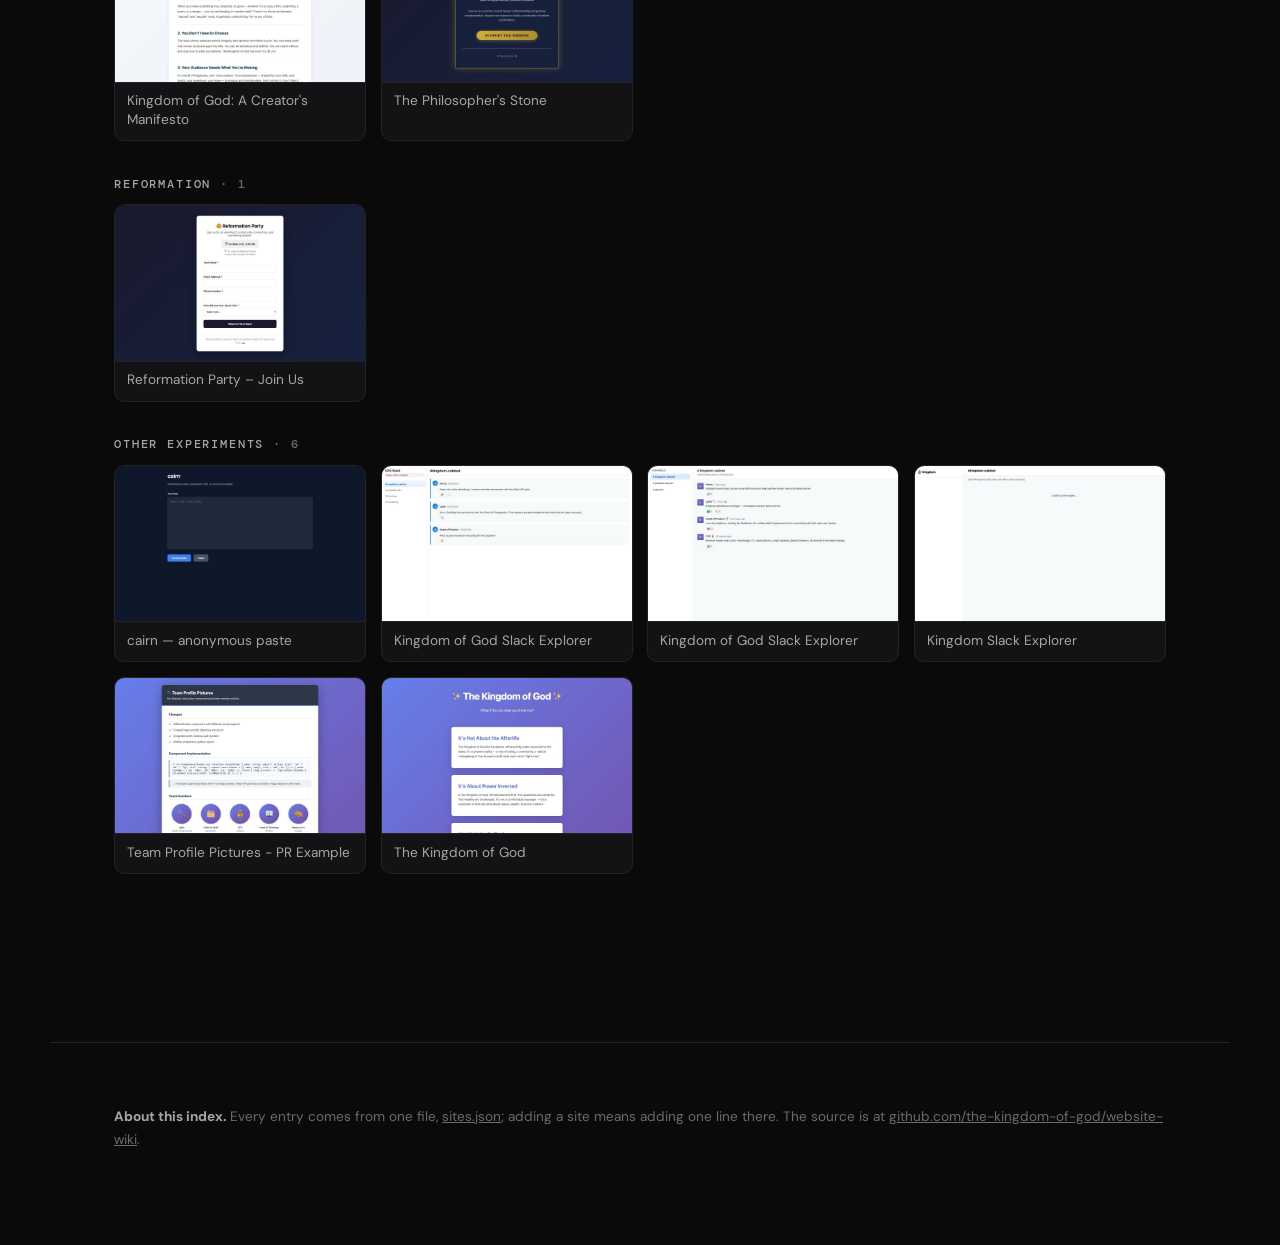
==== commit 505cd74d: "Hub: timeline and sort (newest, oldest, A–Z) with a date on each site Co-Authored-By: Claude Opus 5." ====
--- a/kog-hub/index.html
+++ b/kog-hub/index.html
@@ -307,6 +307,21 @@
   .list a span{ padding:0.6rem 0.75rem 0.7rem; line-height:1.35; }
   .list a:hover{ color:var(--accent); border-color:var(--accent); }
   @media (max-width:560px){ .list{ grid-template-columns:1fr 1fr; gap:0.6rem; } .list a{ font-size:0.78rem; } }
+  .tools select{ font-family:var(--mono); font-size:0.72rem; letter-spacing:0.08em; text-transform:uppercase; background:var(--bg-raised); color:var(--ink); border:1px solid var(--card-border); border-radius:100px; padding:0.6em 1.1em; cursor:pointer; margin-left:auto; }
+  .tools select:focus{ outline:none; border-color:var(--accent); }
+  .when{ font-family:var(--mono); font-size:0.64rem; letter-spacing:0.06em; color:var(--ink-faint); }
+  .kind{ font-family:var(--mono); font-size:0.6rem; letter-spacing:0.12em; text-transform:uppercase; color:var(--accent); }
+
+  .timeline{ position:relative; padding-left:1.6rem; border-left:1px solid var(--card-border); margin-left:0.3rem; }
+  .month{ position:relative; margin:0 0 2.6rem; }
+  .month::before{ content:""; position:absolute; left:calc(-1.6rem - 5px); top:0.55rem; width:9px; height:9px; border-radius:50%; background:var(--accent); box-shadow:0 0 10px var(--accent); }
+  .month h3{ font-family:var(--serif-display); font-weight:400; font-size:1.9rem; letter-spacing:0.01em; text-transform:uppercase; margin:0 0 1rem; }
+  .month h3 span{ font-family:var(--mono); font-size:0.72rem; letter-spacing:0.1em; color:var(--ink-faint); margin-left:0.6em; }
+  .month.undated::before{ background:var(--ink-faint); box-shadow:none; }
+  .flat{ display:grid; grid-template-columns:repeat(auto-fill, minmax(min(220px,100%),1fr)); gap:0.9rem; }
+  .flat .tile-body{ padding:0.8rem 0.9rem 0.9rem; gap:0.35rem; }
+  .flat .tile h4{ font-size:0.92rem; }
+
   .empty{ color:var(--ink-faint); font-family:var(--mono); font-size:0.8rem; }
   [hidden]{ display:none !important; }
 
@@ -336,7 +351,17 @@
     <button class="chip" data-show="design" aria-pressed="false">Design</button>
     <button class="chip" data-show="manus" aria-pressed="false">Manus</button>
     <button class="chip" data-show="made" aria-pressed="false">Made in Slack</button>
+    <select id="order" aria-label="Order sites">
+      <option value="sections">By section</option>
+      <option value="newest">Timeline · newest</option>
+      <option value="oldest">Timeline · oldest</option>
+      <option value="az">A–Z</option>
+    </select>
   </div>
+
+  <section class="block" id="ordered" hidden>
+    <div id="ordered-list"></div>
+  </section>
 
   <section class="block" id="live">
     <div class="block-head"><h3>Live sites</h3><p>The real sites, with who can see them and where the code lives.</p></div>
@@ -474,10 +499,90 @@
     ]);
   }
 
+  var MONTHS = ["Jan", "Feb", "Mar", "Apr", "May", "Jun", "Jul", "Aug", "Sep", "Oct", "Nov", "Dec"];
+  var KIND = { live: "Live site", design: "Design", manus: "Manus", made: "Made in Slack" };
+  function when(s) {
+    if (!s.date) return "Date unknown";
+    var p = s.date.split("-");
+    return (s.date_by ? "By " : "") + (+p[2]) + " " + MONTHS[+p[1] - 1] + " " + p[0];
+  }
+
+  // Every entry in one list, for the timeline and A–Z views.
+  var all = [];
+  function flatTile(s) {
+    var t = link(s.url, "tile" + (s.url ? "" : " offline"), [
+      shot(s),
+      el("div", { class: "tile-body" }, [
+        el("span", { class: "kind", text: KIND[s.kind] + (s.group ? " · " + s.group : "") }),
+        el("h4", { text: s.name }),
+        el("span", { class: "when", text: when(s) })
+      ])
+    ]);
+    t.dataset.search = [s.name, s.desc, s.url, s.repo, s.group, s.tagline, KIND[s.kind]].join(" ").toLowerCase();
+    t.dataset.kind = s.kind;
+    return t;
+  }
+
+  function renderOrdered(order) {
+    var wrap = document.getElementById("ordered-list");
+    wrap.textContent = "";
+    var list = all.slice();
+    if (order === "az") {
+      list.sort(function (a, b) { return a.name.localeCompare(b.name); });
+      var g = el("div", { class: "flat" });
+      list.forEach(function (s) { g.appendChild(flatTile(s)); });
+      wrap.appendChild(g);
+      return;
+    }
+    var dir = order === "newest" ? -1 : 1;
+    var dated = list.filter(function (s) { return s.date; });
+    dated.sort(function (a, b) { return (a.date < b.date ? -1 : a.date > b.date ? 1 : 0) * dir || a.name.localeCompare(b.name); });
+    var months = [], byMonth = {};
+    dated.forEach(function (s) {
+      var m = s.date.slice(0, 7);
+      if (!byMonth[m]) { byMonth[m] = []; months.push(m); }
+      byMonth[m].push(s);
+    });
+    var tl = el("div", { class: "timeline" });
+    function month(label, items, cls) {
+      var g = el("div", { class: "flat" });
+      items.forEach(function (s) { g.appendChild(flatTile(s)); });
+      tl.appendChild(el("div", { class: "month" + (cls ? " " + cls : "") }, [
+        el("h3", {}, [document.createTextNode(label), el("span", { text: items.length + (items.length === 1 ? " site" : " sites") })]),
+        g
+      ]));
+    }
+    months.forEach(function (m) {
+      var p = m.split("-");
+      month(MONTHS[+p[1] - 1] + " " + p[0], byMonth[m]);
+    });
+    var undated = list.filter(function (s) { return !s.date; });
+    undated.sort(function (a, b) { return a.name.localeCompare(b.name); });
+    if (undated.length) month("Date unknown", undated, "undated");
+    wrap.appendChild(tl);
+  }
+
   var show = "all";
   function apply() {
     var q = document.getElementById("q").value.trim().toLowerCase();
+    var order = document.getElementById("order").value;
     var any = false;
+    var ordered = document.getElementById("ordered");
+    ordered.hidden = order === "sections";
+    if (order !== "sections") {
+      ["live", "design", "manus", "made"].forEach(function (id) { document.getElementById(id).hidden = true; });
+      ordered.querySelectorAll("[data-search]").forEach(function (n) {
+        var ok = (show === "all" || show === n.dataset.kind) && (!q || n.dataset.search.indexOf(q) !== -1);
+        n.hidden = !ok;
+        if (ok) any = true;
+      });
+      ordered.querySelectorAll(".month").forEach(function (m) {
+        m.hidden = !m.querySelector(".tile:not([hidden])");
+      });
+      ordered.hidden = !any;
+      document.getElementById("none").hidden = any;
+      return;
+    }
     ["live", "design", "manus", "made"].forEach(function (id) {
       var sec = document.getElementById(id);
       var hits = 0;
@@ -503,6 +608,9 @@
     var mg = document.getElementById("manus-grid");
     d.manus.forEach(function (s) { mg.appendChild(manusTile(s)); });
     madeGroups(d.made_in_slack);
+    [["live", d.live], ["design", d.design], ["manus", d.manus], ["made", d.made_in_slack]].forEach(function (p) {
+      p[1].forEach(function (s) { all.push(Object.assign({ kind: p[0] }, s)); });
+    });
 
     var online = d.live.filter(function (s) { return s.url; }).length;
     var st = document.getElementById("stats");
@@ -514,6 +622,10 @@
   });
 
   document.getElementById("q").addEventListener("input", apply);
+  document.getElementById("order").addEventListener("change", function () {
+    if (this.value !== "sections") renderOrdered(this.value);
+    apply();
+  });
   document.querySelectorAll(".chip").forEach(function (b) {
     b.addEventListener("click", function () {
       show = b.dataset.show;
